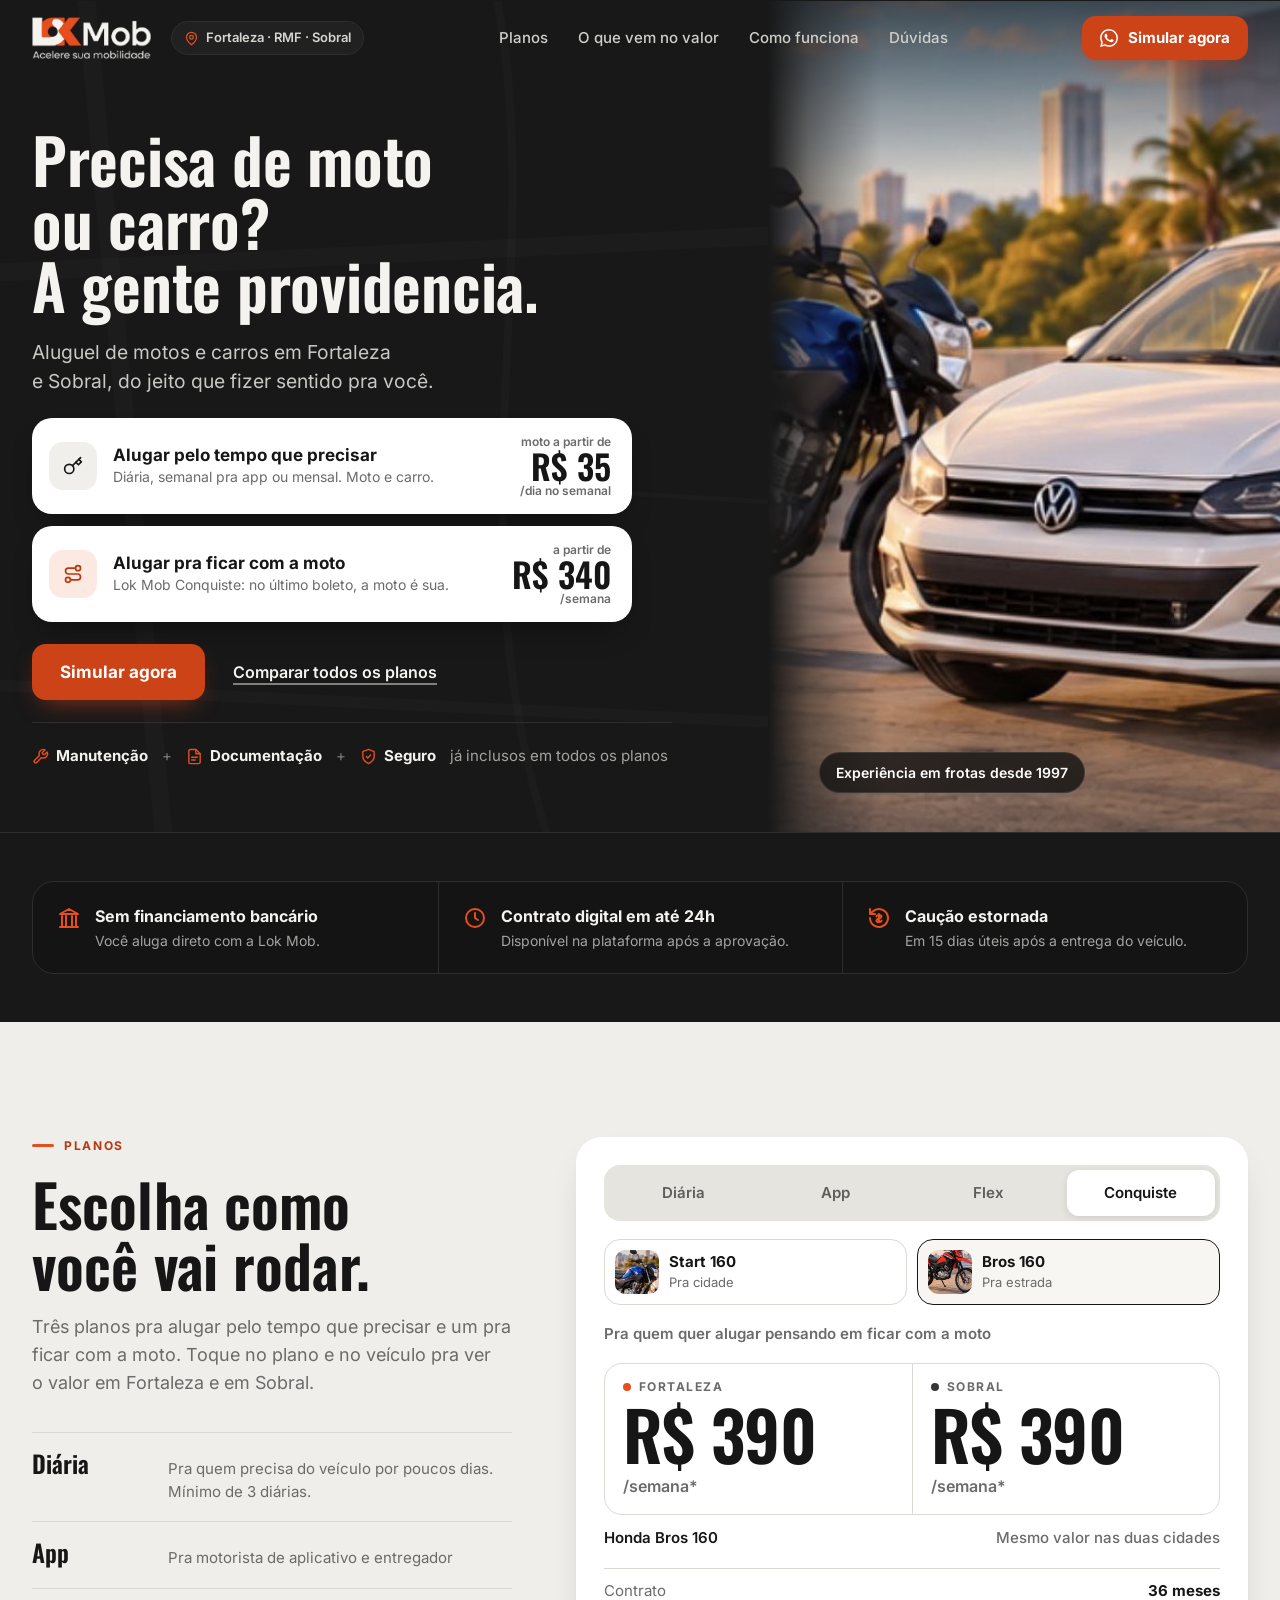
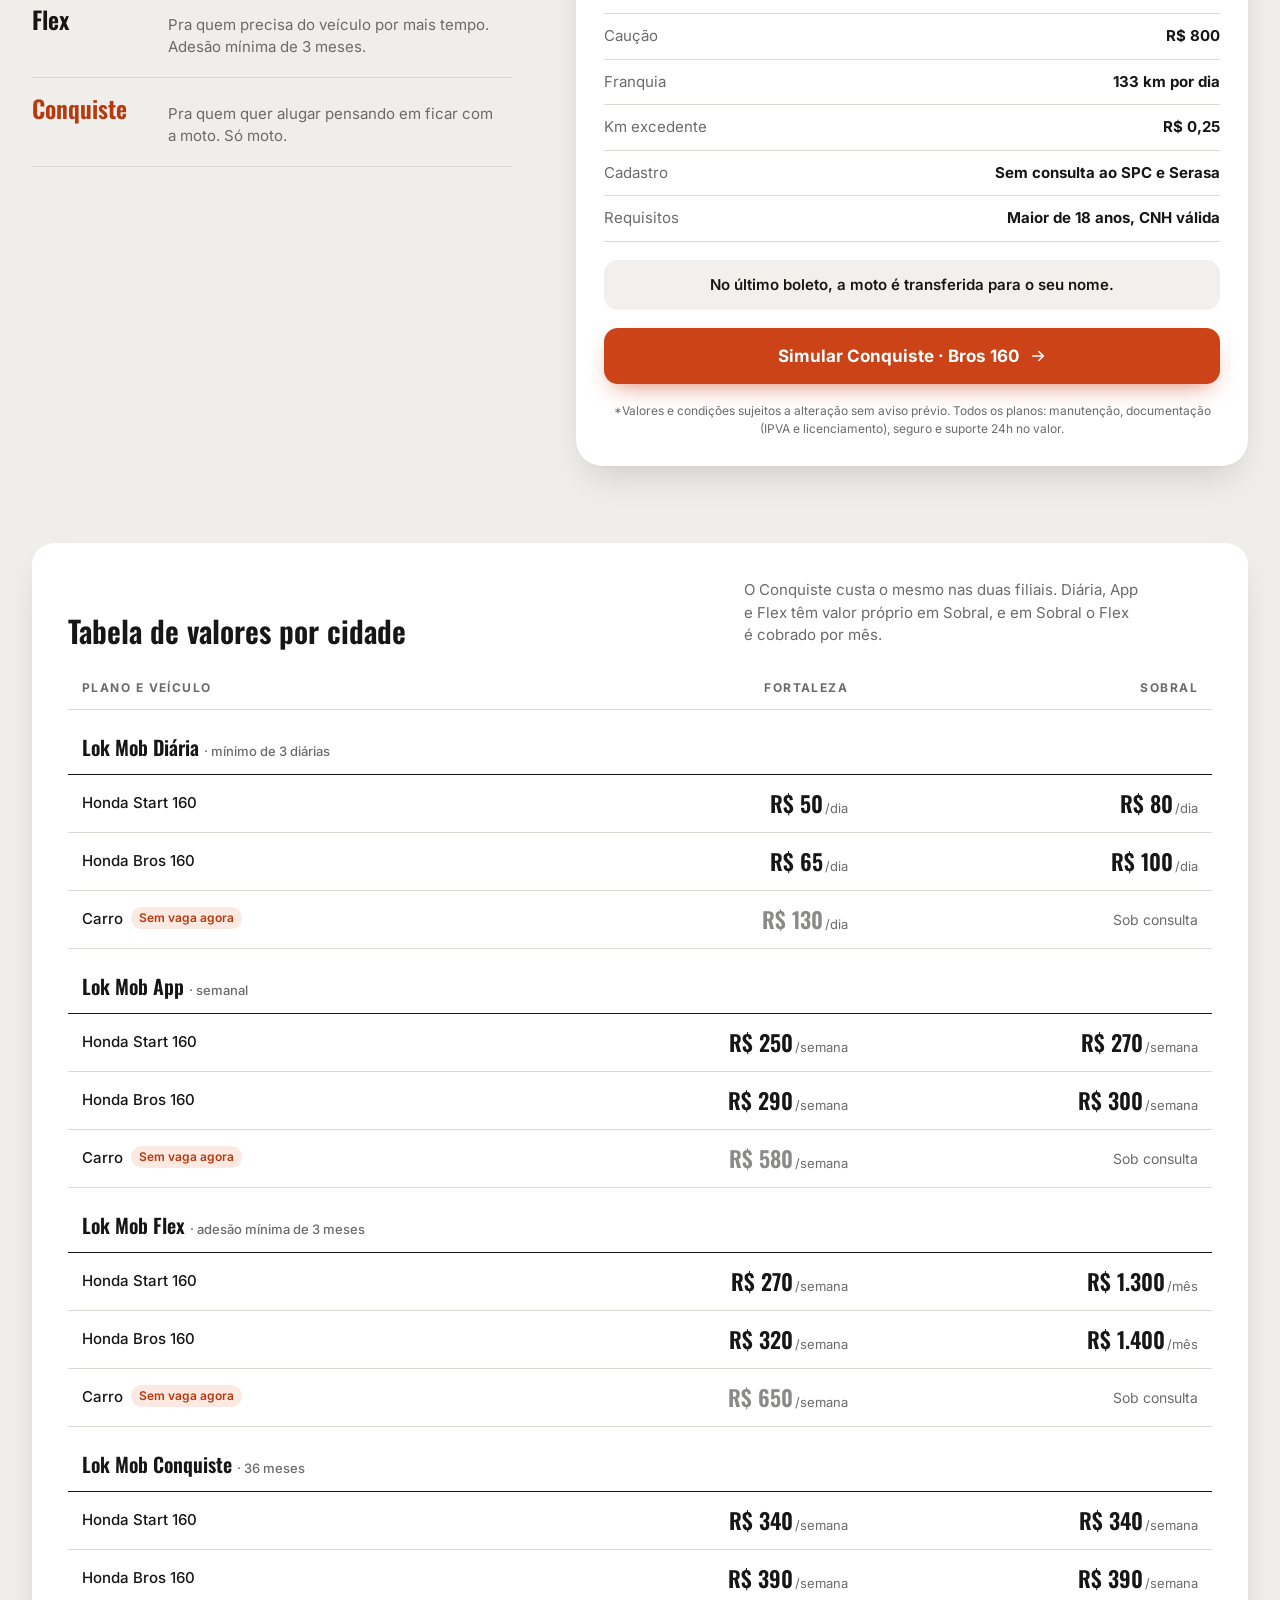
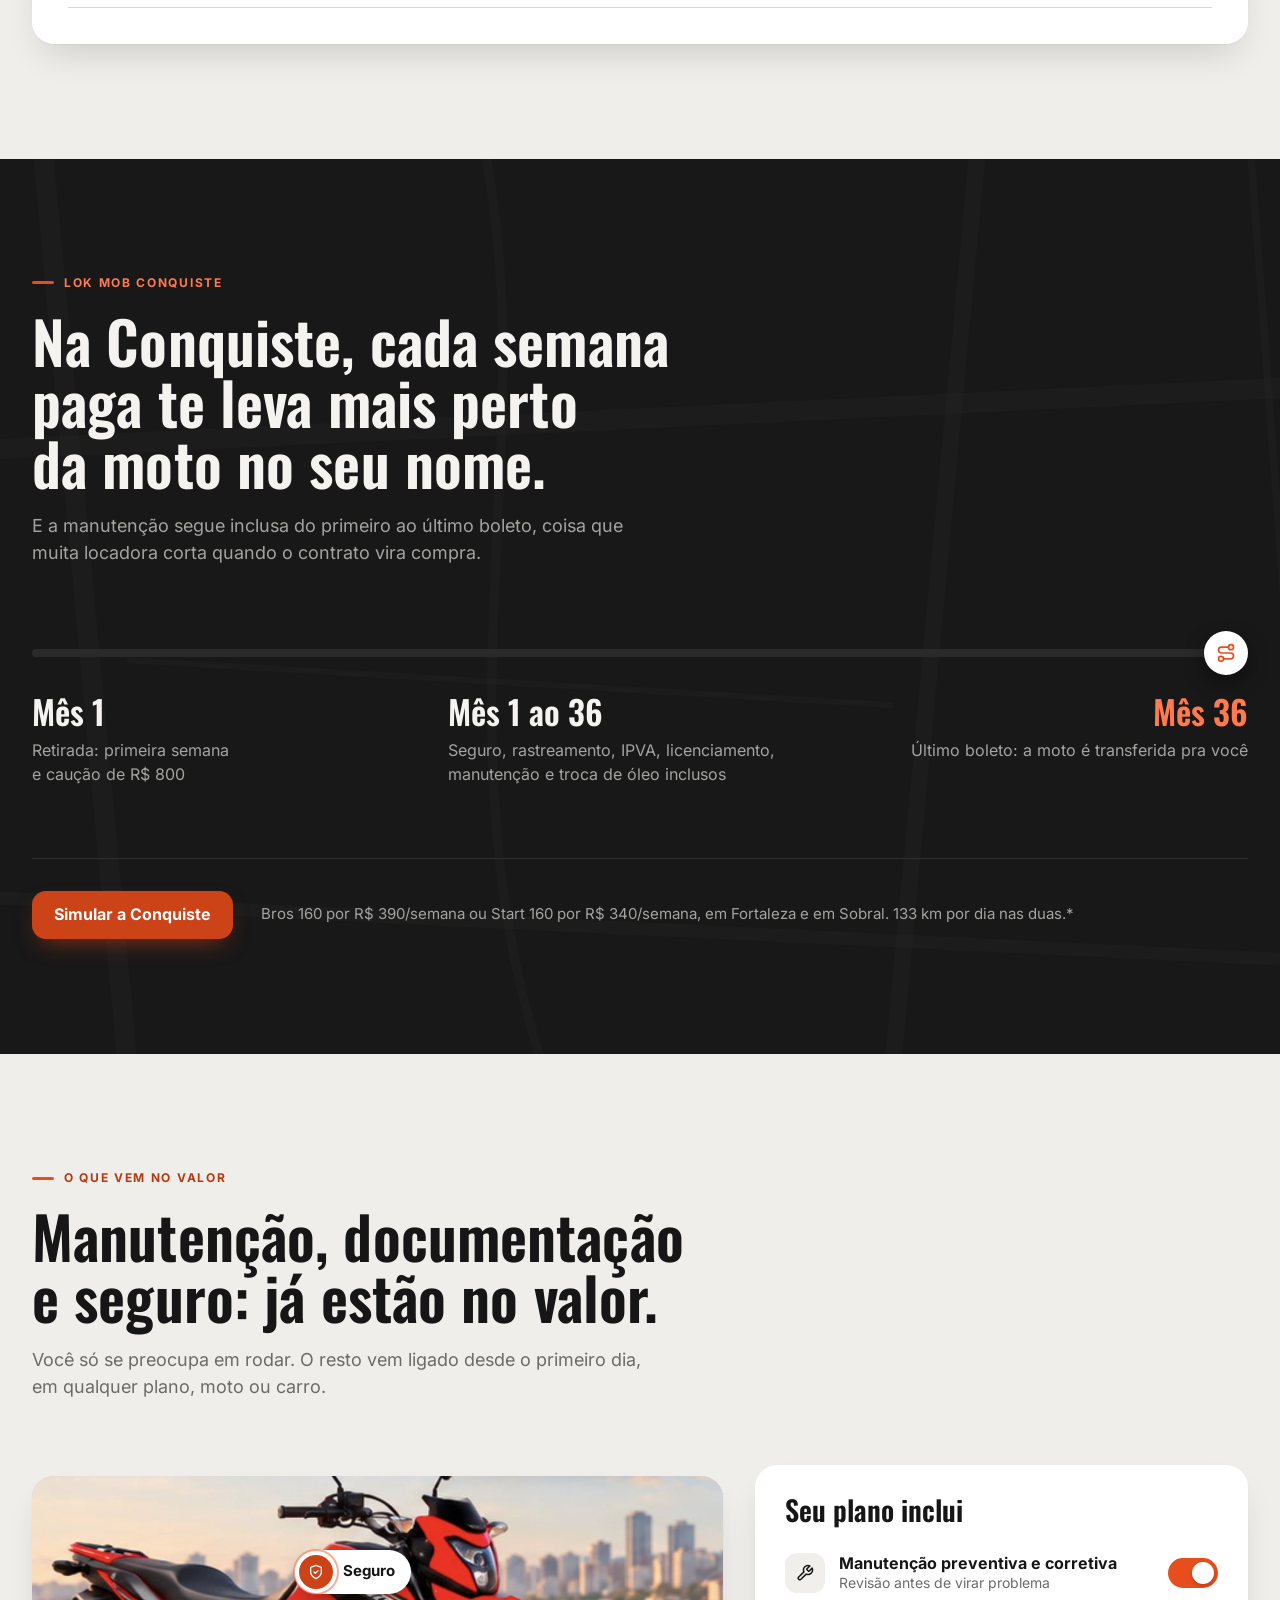
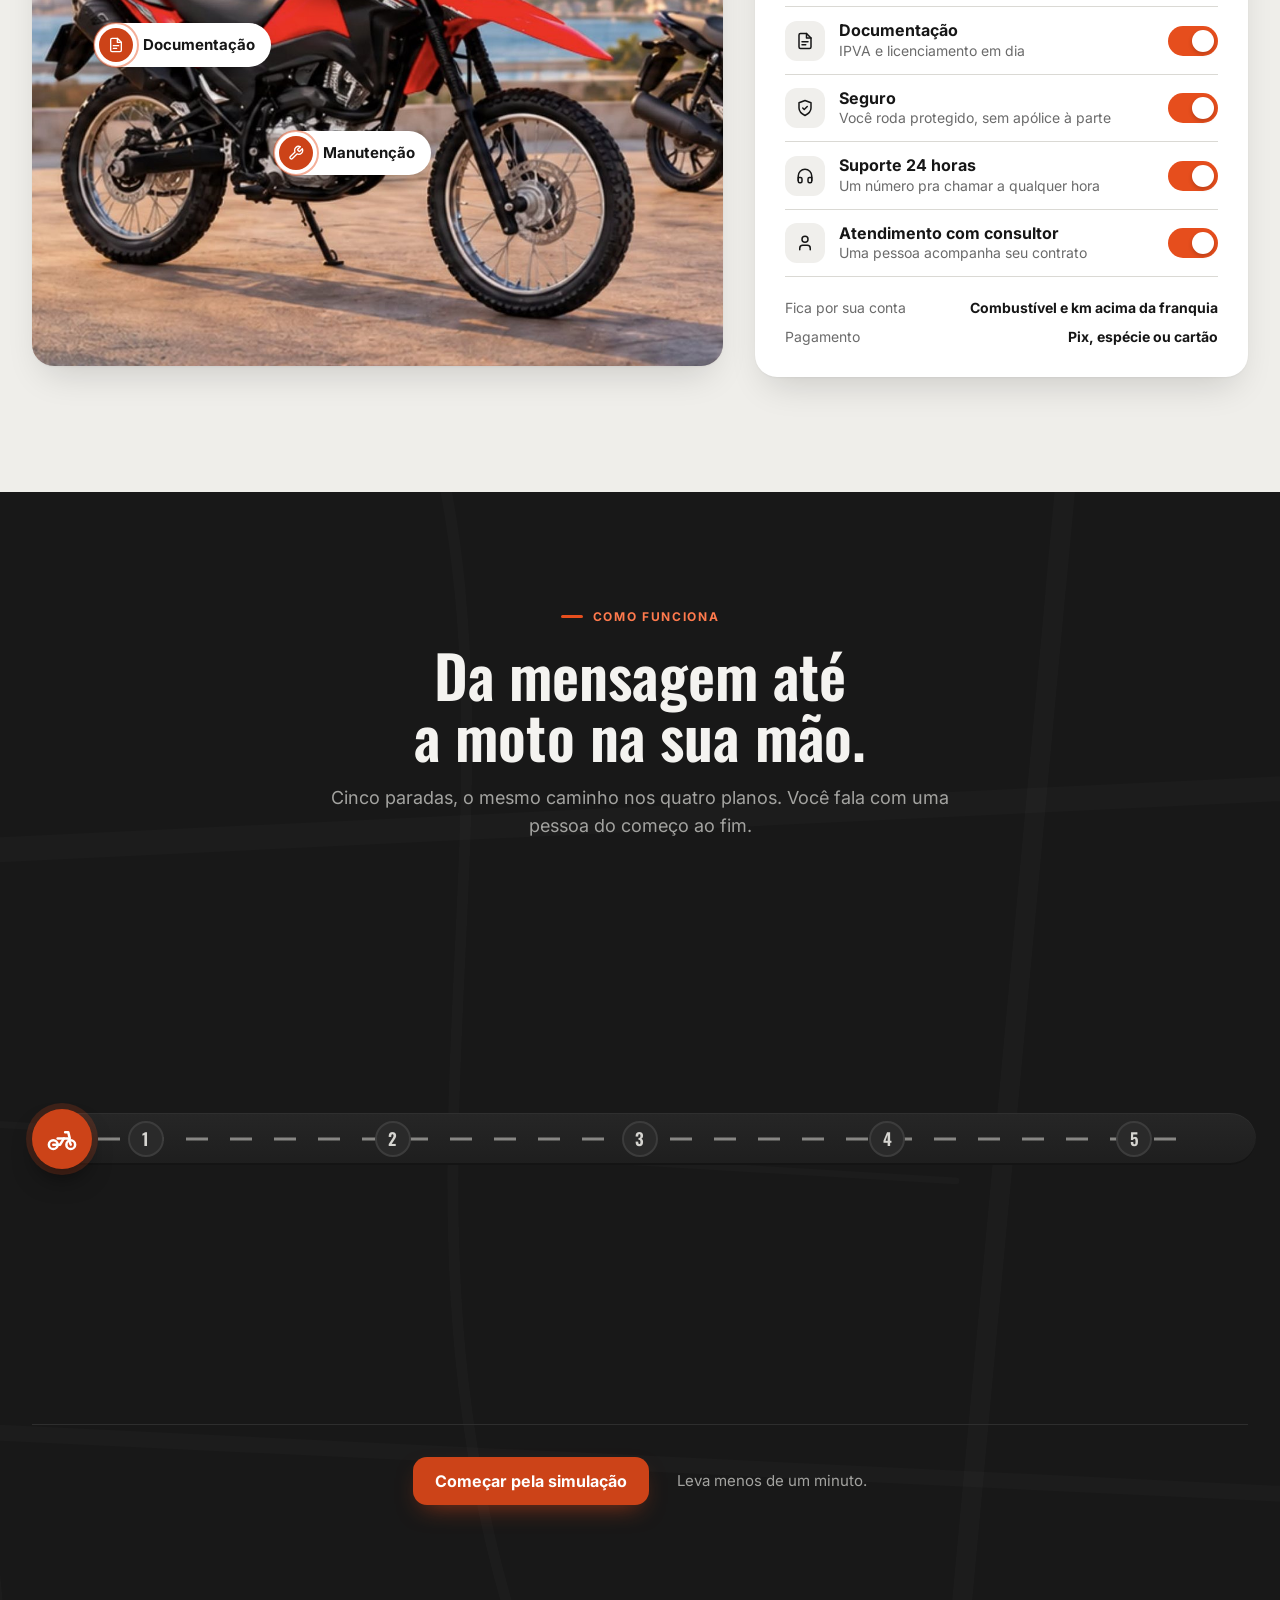
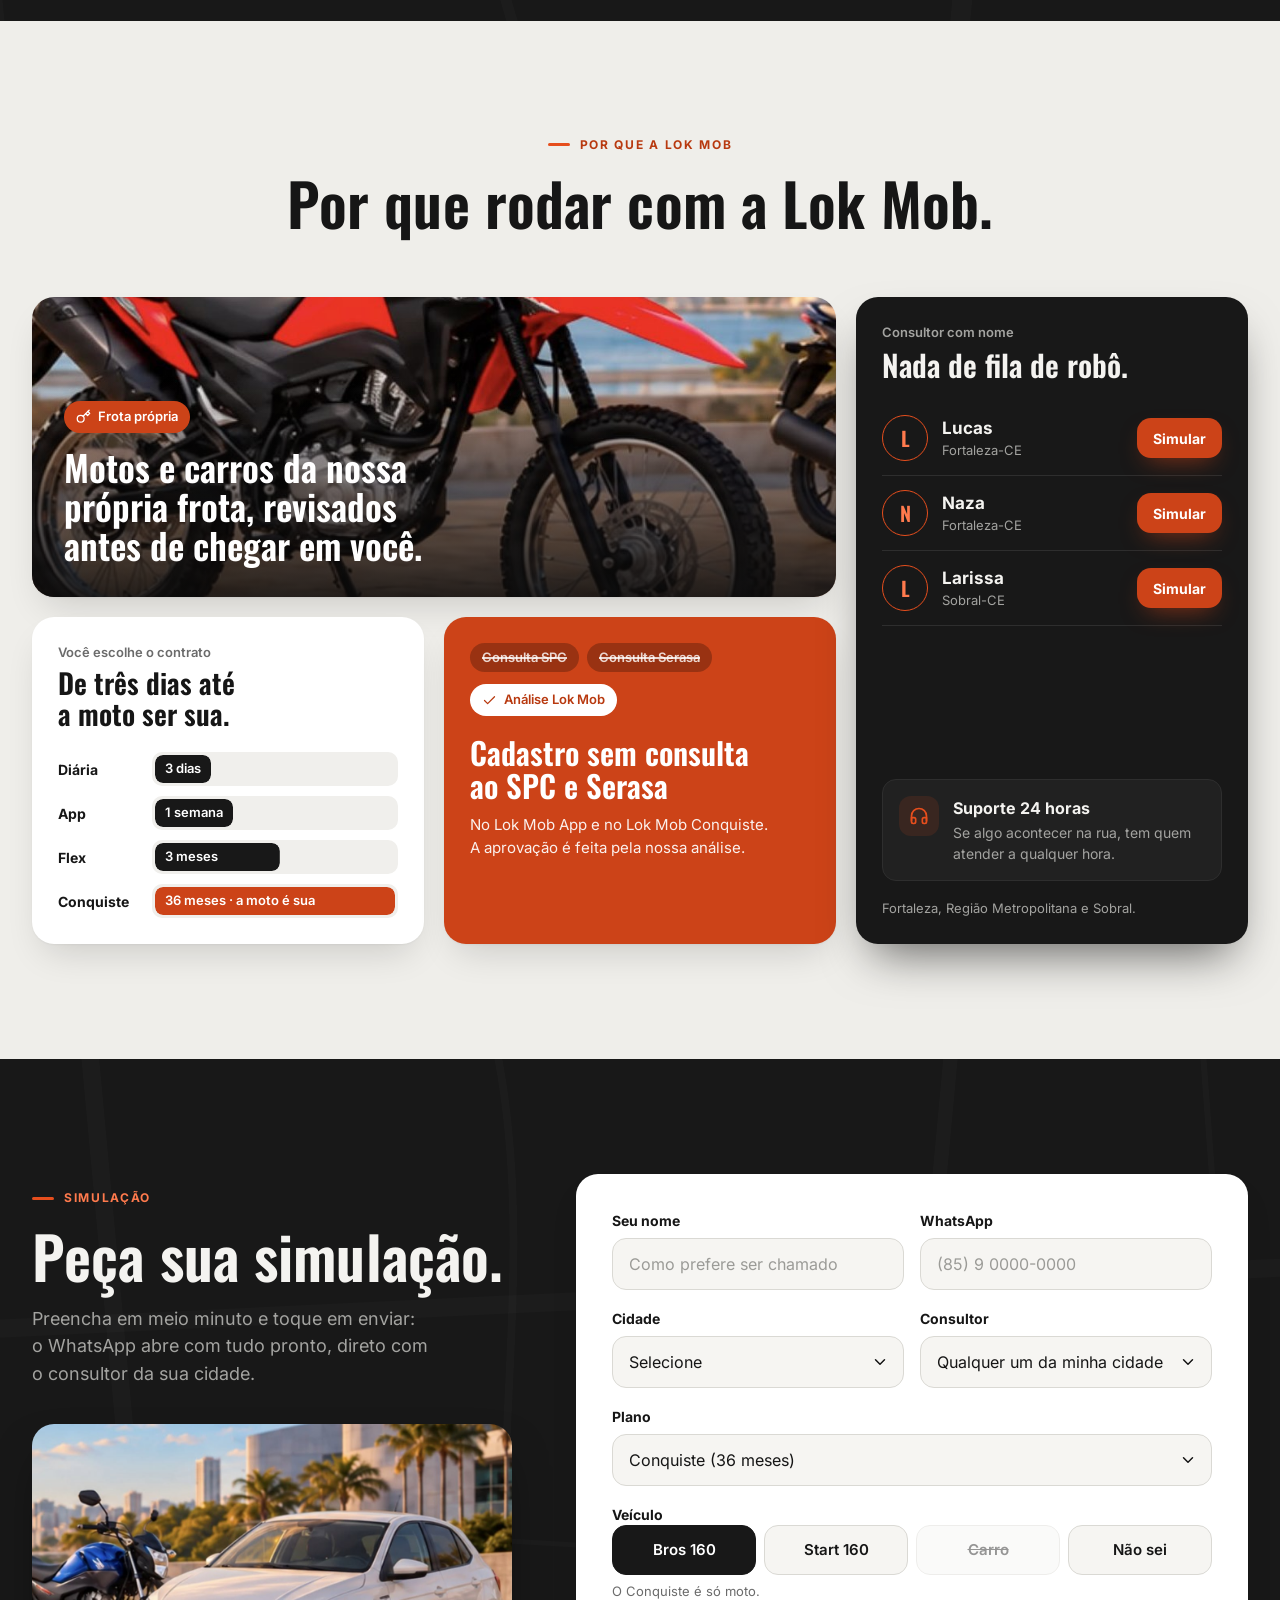
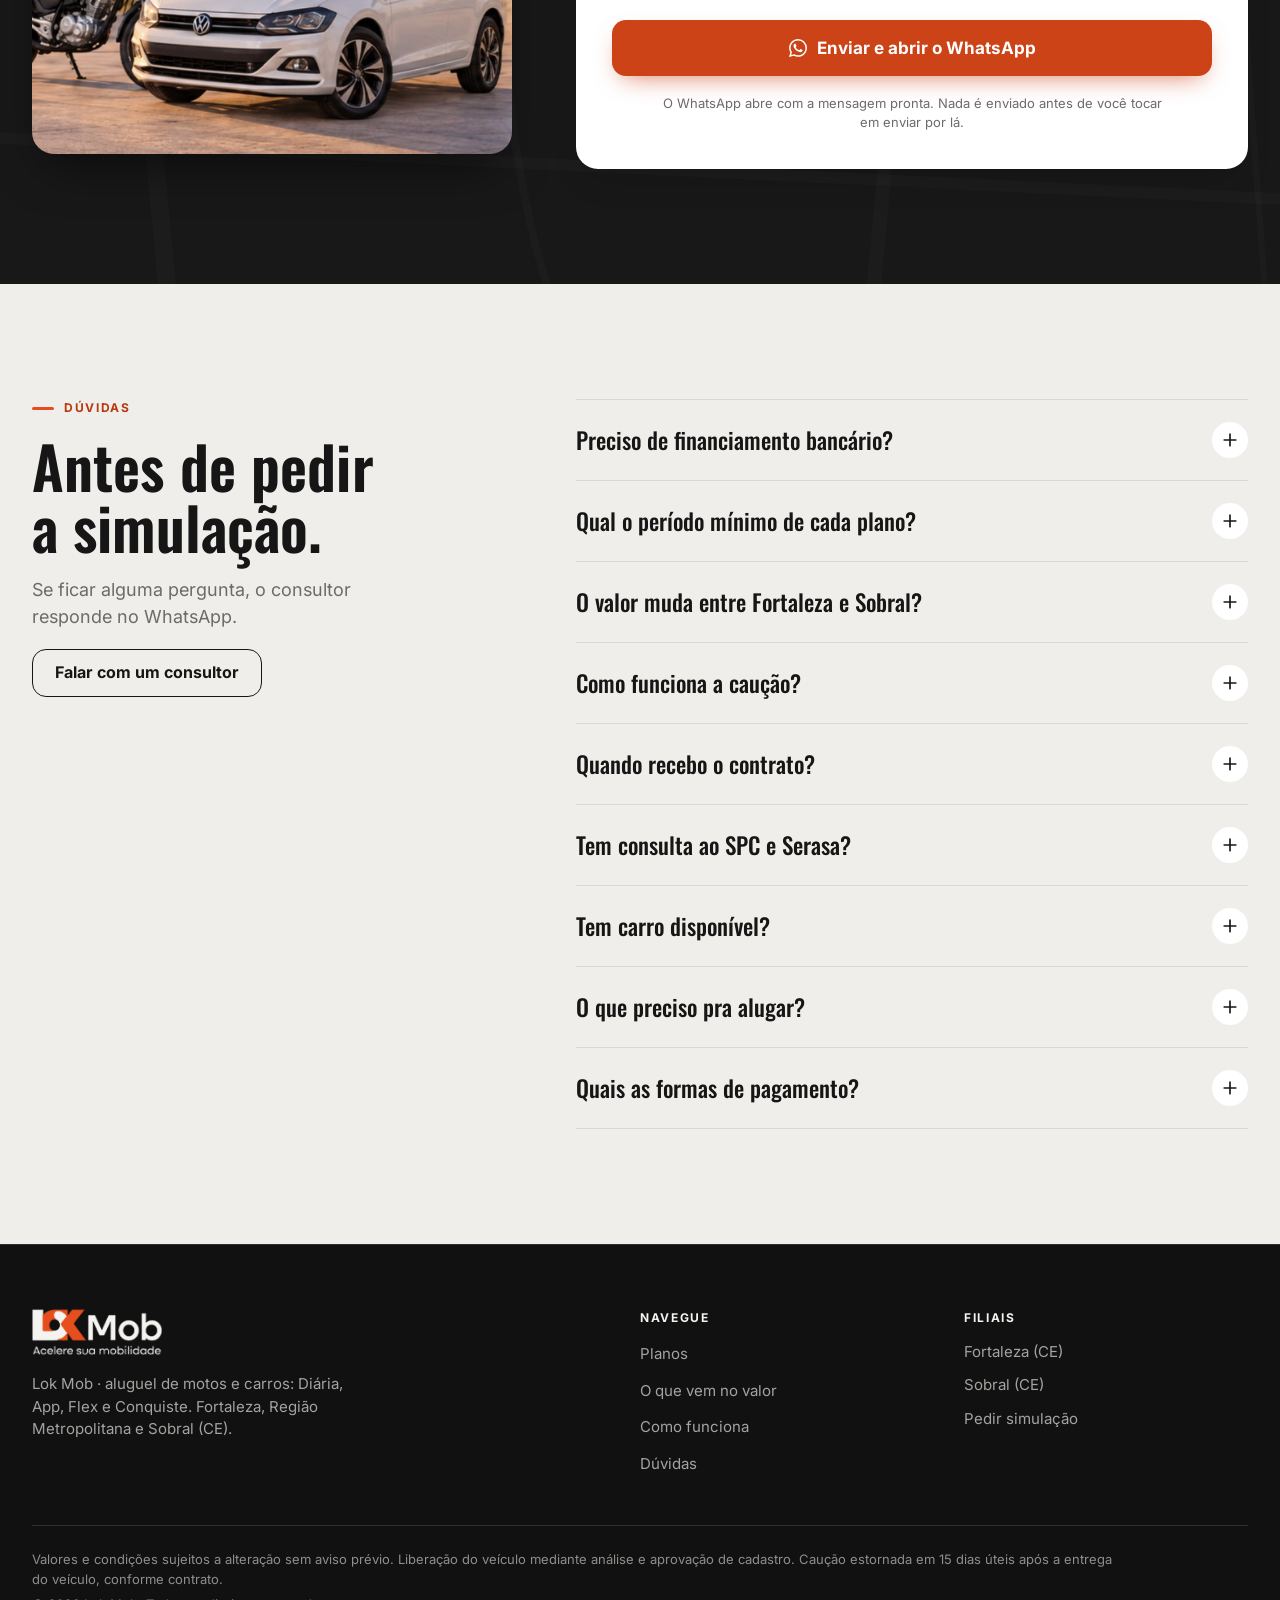
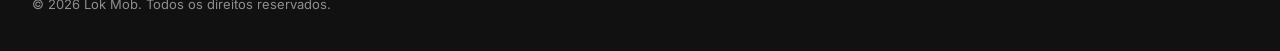
==== site/index.html @ 3a5997e2 "initial commit" ====
<!DOCTYPE html>
<html lang="pt-BR">
<head>
  <meta charset="UTF-8">
  <meta name="viewport" content="width=device-width, initial-scale=1, viewport-fit=cover">
  <title>Lok Mob · Aluguel de motos e carros em Fortaleza e Sobral</title>
  <meta name="description" content="Aluguel de motos e carros em Fortaleza, Região Metropolitana e Sobral. Planos Diária, App, Flex e Conquiste. Manutenção, documentação e seguro inclusos.">
  <meta name="theme-color" content="#181818">

  <meta property="og:type" content="website">
  <meta property="og:locale" content="pt_BR">
  <meta property="og:title" content="Lok Mob · Precisa de moto ou carro? A gente providencia.">
  <meta property="og:description" content="Planos Diária, App, Flex e Conquiste em Fortaleza, RMF e Sobral. Manutenção, documentação e seguro já inclusos.">
  <meta property="og:image" content="assets/img/og-image.jpg">

  <link rel="icon" type="image/png" href="assets/img/logo-on-light.png">

  <link rel="preload" href="assets/fonts/oswald-latin-600-normal.woff2" as="font" type="font/woff2" crossorigin>
  <link rel="preload" href="assets/fonts/inter-latin-400-normal.woff2" as="font" type="font/woff2" crossorigin>
  <link rel="preload" as="image" href="assets/img/frota-carro-moto.jpg">

  <script>
    /* Esconde os blocos animados só quando há movimento; se o JS falhar, tudo reaparece em 4s */
    (function (d) {
      if (window.matchMedia('(prefers-reduced-motion: reduce)').matches) return;
      d.classList.add('lm-js');
      setTimeout(function () { if (!d.classList.contains('lm-ready')) d.classList.remove('lm-js'); }, 4000);
    })(document.documentElement);
  </script>

  <link rel="stylesheet" href="assets/vendor/lenis.css">
  <link rel="stylesheet" href="assets/css/styles.css">
</head>
<body>

  <!-- Sprite de ícones (traço 2px, cantos arredondados) -->
  <svg class="lm-sprite" aria-hidden="true" focusable="false">
    <symbol id="i-pin" viewBox="0 0 24 24"><path d="M20 10c0 6-8 12-8 12s-8-6-8-12a8 8 0 0 1 16 0Z"/><circle cx="12" cy="10" r="3"/></symbol>
    <symbol id="i-key" viewBox="0 0 24 24"><circle cx="7.5" cy="15.5" r="5.5"/><path d="m21 2-9.6 9.6"/><path d="m15.5 7.5 3 3L22 7l-3-3"/></symbol>
    <symbol id="i-route" viewBox="0 0 24 24"><circle cx="6" cy="19" r="3"/><path d="M9 19h8.5a3.5 3.5 0 0 0 0-7h-11a3.5 3.5 0 0 1 0-7H15"/><circle cx="18" cy="5" r="3"/></symbol>
    <symbol id="i-wrench" viewBox="0 0 24 24"><path d="M14.7 6.3a1 1 0 0 0 0 1.4l1.6 1.6a1 1 0 0 0 1.4 0l3.77-3.77a6 6 0 0 1-7.94 7.94l-6.91 6.91a2.12 2.12 0 0 1-3-3l6.91-6.91a6 6 0 0 1 7.94-7.94l-3.76 3.76z"/></symbol>
    <symbol id="i-doc" viewBox="0 0 24 24"><path d="M14 2H6a2 2 0 0 0-2 2v16a2 2 0 0 0 2 2h12a2 2 0 0 0 2-2V8z"/><path d="M14 2v6h6"/><path d="M8 13h8M8 17h5"/></symbol>
    <symbol id="i-shield" viewBox="0 0 24 24"><path d="M12 22s8-4 8-10V5l-8-3-8 3v7c0 6 8 10 8 10z"/><path d="m9 12 2 2 4-4"/></symbol>
    <symbol id="i-headset" viewBox="0 0 24 24"><path d="M3 18v-6a9 9 0 0 1 18 0v6"/><path d="M21 19a2 2 0 0 1-2 2h-1a2 2 0 0 1-2-2v-3a2 2 0 0 1 2-2h3zM3 19a2 2 0 0 0 2 2h1a2 2 0 0 0 2-2v-3a2 2 0 0 0-2-2H3z"/></symbol>
    <symbol id="i-user" viewBox="0 0 24 24"><path d="M19 21v-2a4 4 0 0 0-4-4H9a4 4 0 0 0-4 4v2"/><circle cx="12" cy="7" r="4"/></symbol>
    <symbol id="i-check" viewBox="0 0 24 24"><path d="M20 6 9 17l-5-5"/></symbol>
    <symbol id="i-moto" viewBox="0 0 24 24"><circle cx="5" cy="16.5" r="3.5"/><circle cx="19" cy="16.5" r="3.5"/><path d="M5 16.5h5.5l3-5H17l2 5"/><path d="M8.5 11.5h5"/><path d="M14.5 6.5H17l1.2 5"/></symbol>
    <symbol id="i-arrow" viewBox="0 0 24 24"><path d="M5 12h14"/><path d="m13 6 6 6-6 6"/></symbol>
    <symbol id="i-plus" viewBox="0 0 24 24"><path d="M12 5v14M5 12h14"/></symbol>
    <symbol id="i-bank" viewBox="0 0 24 24"><path d="M3 21h18M5 21V10M19 21V10M9 21V10M15 21V10"/><path d="m12 3 9 5H3z"/></symbol>
    <symbol id="i-clock" viewBox="0 0 24 24"><circle cx="12" cy="12" r="9"/><path d="M12 7v5l3 2"/></symbol>
    <symbol id="i-refund" viewBox="0 0 24 24"><path d="M3 12a9 9 0 1 0 3-6.7L3 8"/><path d="M3 3v5h5"/><path d="M12 8v8M9.5 10.5c0-1 1.1-1.5 2.5-1.5s2.5.6 2.5 1.6c0 2.4-5 1.3-5 3.8 0 1 1.1 1.6 2.5 1.6s2.5-.5 2.5-1.5"/></symbol>
    <symbol id="i-close" viewBox="0 0 24 24"><path d="M18 6 6 18M6 6l12 12"/></symbol>
    <symbol id="i-whatsapp" viewBox="0 0 24 24"><path fill="currentColor" stroke="none" d="M17.47 14.38c-.3-.15-1.76-.87-2.03-.97-.27-.1-.47-.15-.67.15-.2.3-.77.97-.94 1.16-.17.2-.35.22-.64.08-.3-.15-1.26-.46-2.39-1.48-.88-.79-1.48-1.76-1.65-2.06-.17-.3-.02-.46.13-.6.13-.14.3-.35.45-.52.15-.18.2-.3.3-.5.1-.2.05-.37-.03-.52-.07-.15-.67-1.61-.91-2.2-.24-.58-.49-.5-.67-.51h-.57c-.2 0-.52.07-.8.37-.27.3-1.04 1.02-1.04 2.48s1.07 2.88 1.21 3.07c.15.2 2.1 3.2 5.08 4.49.71.3 1.26.49 1.7.63.71.22 1.36.19 1.87.12.57-.09 1.76-.72 2-1.42.25-.7.25-1.29.18-1.41-.08-.13-.27-.2-.57-.35m-5.42 7.4h-.01a9.87 9.87 0 0 1-5.03-1.38l-.36-.21-3.74.98 1-3.65-.24-.37a9.86 9.86 0 0 1-1.51-5.26c0-5.45 4.44-9.88 9.89-9.88 2.64 0 5.12 1.03 6.99 2.9a9.82 9.82 0 0 1 2.89 6.99c0 5.45-4.44 9.88-9.88 9.88m8.41-18.3A11.8 11.8 0 0 0 12.05 0C5.5 0 .16 5.34.16 11.89c0 2.1.55 4.14 1.59 5.95L0 24l6.33-1.66a11.9 11.9 0 0 0 5.71 1.46h.01c6.55 0 11.89-5.34 11.89-11.89a11.82 11.82 0 0 0-3.48-8.41Z"/></symbol>
  </svg>

  <a class="lm-skip" href="#conteudo">Pular para o conteúdo</a>

  <!-- =====================================================================
       HEADER
  ====================================================================== -->
  <header class="lm-header" data-header>
    <div class="lm-wrap lm-header__inner">
      <div class="lm-header__brand">
        <a href="#topo" class="lm-logo" aria-label="Lok Mob, voltar ao início">
          <img src="assets/img/logo-on-dark.png" alt="Lok Mob · Acelere sua mobilidade" width="595" height="210">
        </a>
        <span class="lm-chip lm-chip--dark lm-header__cities">
          <svg class="lm-ico lm-ico--accent" aria-hidden="true"><use href="#i-pin"/></svg>
          Fortaleza · RMF · Sobral
        </span>
      </div>

      <nav class="lm-header__nav" aria-label="Principal">
        <a href="#planos">Planos</a>
        <a href="#incluso">O que vem no valor</a>
        <a href="#como-funciona">Como funciona</a>
        <a href="#duvidas">Dúvidas</a>
      </nav>

      <a href="#simulacao" class="lm-btn lm-btn--primary lm-btn--sm lm-cta" data-cta="header-simular">
        <svg class="lm-ico" aria-hidden="true"><use href="#i-whatsapp"/></svg>
        <span>Simular agora</span>
      </a>
    </div>
  </header>

  <main id="conteudo">

    <!-- ===================================================================
         HERO
    ==================================================================== -->
    <section class="lm-hero lm-dark lm-map" id="topo">
      <figure class="lm-hero__media" data-hero-media>
        <img src="assets/img/frota-carro-moto.jpg" alt="Carro hatch branco e moto azul da frota Lok Mob estacionados ao pôr do sol" width="1182" height="876" fetchpriority="high">
        <span class="lm-hero__curtain" aria-hidden="true" data-hero-curtain></span>
        <figcaption class="lm-badge">Experiência em frotas desde 1997</figcaption>
      </figure>

      <div class="lm-wrap lm-hero__grid">
        <div class="lm-hero__copy">
          <h1 class="lm-hero__title" data-split>Precisa de moto ou carro? A gente providencia.</h1>
          <p class="lm-hero__lead" data-hero-fade>Aluguel de motos e carros em Fortaleza e Sobral, do jeito que fizer sentido pra você.</p>

          <div class="lm-offers" data-hero-fade>
            <a href="#planos" class="lm-offer lm-cta" data-cta="hero-oferta-alugar" data-goto-plan="app" data-goto-vehicle="start">
              <span class="lm-offer__icon"><svg class="lm-ico" aria-hidden="true"><use href="#i-key"/></svg></span>
              <span class="lm-offer__text">
                <strong>Alugar pelo tempo que precisar</strong>
                <span>Diária, semanal pra app ou mensal. Moto e carro.</span>
              </span>
              <span class="lm-offer__price">
                <small>moto a partir de</small>
                <b>R$ 35</b>
                <small>/dia no semanal</small>
              </span>
            </a>
            <a href="#planos" class="lm-offer lm-offer--accent lm-cta" data-cta="hero-oferta-conquiste" data-goto-plan="conquiste" data-goto-vehicle="start">
              <span class="lm-offer__icon"><svg class="lm-ico" aria-hidden="true"><use href="#i-route"/></svg></span>
              <span class="lm-offer__text">
                <strong>Alugar pra ficar com a moto</strong>
                <span>Lok Mob Conquiste: no último boleto, a moto é sua.</span>
              </span>
              <span class="lm-offer__price">
                <small>a partir de</small>
                <b>R$ 340</b>
                <small>/semana</small>
              </span>
            </a>
          </div>

          <div class="lm-hero__actions" data-hero-fade>
            <a href="#simulacao" class="lm-btn lm-btn--primary lm-btn--lg lm-cta" data-cta="hero-simular">Simular agora</a>
            <a href="#planos" class="lm-link lm-cta" data-cta="hero-comparar-planos">Comparar todos os planos</a>
          </div>

          <div class="lm-hero__included" data-hero-fade>
            <span><svg class="lm-ico lm-ico--accent" aria-hidden="true"><use href="#i-wrench"/></svg><b>Manutenção</b></span>
            <span class="lm-plus" aria-hidden="true">+</span>
            <span><svg class="lm-ico lm-ico--accent" aria-hidden="true"><use href="#i-doc"/></svg><b>Documentação</b></span>
            <span class="lm-plus" aria-hidden="true">+</span>
            <span><svg class="lm-ico lm-ico--accent" aria-hidden="true"><use href="#i-shield"/></svg><b>Seguro</b></span>
            <span class="lm-muted">já inclusos em todos os planos</span>
          </div>
        </div>
      </div>
    </section>

    <!-- Faixa de diferenciais do contexto do cliente -->
    <section class="lm-factsband lm-dark" aria-label="Diferenciais Lok Mob">
      <div class="lm-wrap">
        <ul class="lm-facts" role="list" data-reveal>
          <li><svg class="lm-ico" aria-hidden="true"><use href="#i-bank"/></svg><span><b>Sem financiamento bancário</b>Você aluga direto com a Lok Mob.</span></li>
          <li><svg class="lm-ico" aria-hidden="true"><use href="#i-clock"/></svg><span><b>Contrato digital em até 24h</b>Disponível na plataforma após a aprovação.</span></li>
          <li><svg class="lm-ico" aria-hidden="true"><use href="#i-refund"/></svg><span><b>Caução estornada</b>Em 15 dias úteis após a entrega do veículo.</span></li>
        </ul>
      </div>
    </section>

    <!-- ===================================================================
         PLANOS · COMPARADOR
    ==================================================================== -->
    <section class="lm-section lm-light" id="planos" aria-labelledby="planos-title">
      <div class="lm-wrap lm-plans">
        <div class="lm-plans__intro">
          <span class="lm-tag" data-reveal>Planos</span>
          <h2 class="lm-h2" id="planos-title" data-reveal>Escolha como você vai rodar.</h2>
          <p class="lm-sub" data-reveal>Três planos pra alugar pelo tempo que precisar e um pra ficar com a moto. Toque no plano e no veículo pra ver o valor em Fortaleza e em Sobral.</p>

          <ul class="lm-planlist" role="list" data-reveal-list>
            <li><button type="button" class="lm-cta" data-cta="lista-plano-diaria" data-goto-plan="diaria"><b>Diária</b><span>Pra quem precisa do veículo por poucos dias. Mínimo de 3 diárias.</span></button></li>
            <li><button type="button" class="lm-cta" data-cta="lista-plano-app" data-goto-plan="app"><b>App</b><span>Pra motorista de aplicativo e entregador</span></button></li>
            <li><button type="button" class="lm-cta" data-cta="lista-plano-flex" data-goto-plan="flex"><b>Flex</b><span>Pra quem precisa do veículo por mais tempo. Adesão mínima de 3 meses.</span></button></li>
            <li><button type="button" class="lm-cta" data-cta="lista-plano-conquiste" data-goto-plan="conquiste"><b>Conquiste</b><span>Pra quem quer alugar pensando em ficar com a moto. Só moto.</span></button></li>
          </ul>
        </div>

        <div class="lm-config" data-reveal-card>
          <div class="lm-tabs" role="tablist" aria-label="Planos Lok Mob" data-tabs>
            <button type="button" role="tab" id="tab-diaria" aria-controls="plan-panel" aria-selected="false" tabindex="-1" data-plan="diaria">Diária</button>
            <button type="button" role="tab" id="tab-app" aria-controls="plan-panel" aria-selected="false" tabindex="-1" data-plan="app">App</button>
            <button type="button" role="tab" id="tab-flex" aria-controls="plan-panel" aria-selected="false" tabindex="-1" data-plan="flex">Flex</button>
            <button type="button" role="tab" id="tab-conquiste" aria-controls="plan-panel" aria-selected="true" tabindex="0" data-plan="conquiste">Conquiste</button>
          </div>

          <div id="plan-panel" role="tabpanel" aria-labelledby="tab-conquiste" class="lm-config__panel">
            <div class="lm-vehicles" role="radiogroup" aria-label="Veículo" data-vehicles>
              <!-- renderizado pelo main.js a partir de LM_DATA -->
            </div>

            <p class="lm-config__desc" data-f="description">Pra quem quer alugar pensando em ficar com a moto</p>

            <div class="lm-prices" aria-live="polite">
              <div class="lm-price">
                <span class="lm-price__city">Fortaleza</span>
                <span class="lm-price__value"><b data-f="price-fortaleza">R$ 390</b><small data-f="unit">/semana*</small></span>
              </div>
              <div class="lm-price">
                <span class="lm-price__city">Sobral</span>
                <span class="lm-price__value"><b data-f="price-sobral">R$ 390</b><small data-f="unit-sobral">/semana*</small></span>
              </div>
            </div>
            <p class="lm-config__model"><span data-f="model">Honda Bros 160</span><span class="lm-config__same" data-f="same">Mesmo valor nas duas cidades</span></p>

            <div class="lm-waitlist" data-f="waitlist" hidden>
              <svg class="lm-ico" aria-hidden="true"><use href="#i-clock"/></svg>
              <p><b>Carros sem vaga no momento.</b> Toda a frota de carros está em contrato. Deixe seu contato e o consultor avisa quando abrir vaga.</p>
            </div>

            <dl class="lm-specs">
              <div><dt>Contrato</dt><dd data-f="contract">36 meses</dd></div>
              <div><dt>Caução</dt><dd data-f="deposit">R$ 800</dd></div>
              <div><dt>Franquia</dt><dd data-f="mileage">133 km por dia</dd></div>
              <div><dt>Km excedente</dt><dd data-f="overkm">R$ 0,25</dd></div>
              <div><dt>Cadastro</dt><dd data-f="credit">Sem consulta ao SPC e Serasa</dd></div>
              <div><dt>Requisitos</dt><dd data-f="reqs">Maior de 18 anos, CNH válida</dd></div>
            </dl>

            <p class="lm-config__banner" data-f="banner">No último boleto, a moto é transferida para o seu nome.</p>

            <button type="button" class="lm-btn lm-btn--primary lm-btn--block lm-btn--lg lm-cta" data-cta="comparador-simular" data-config-cta>
              <span data-f="cta">Simular Conquiste · Bros 160</span>
              <svg class="lm-ico" aria-hidden="true"><use href="#i-arrow"/></svg>
            </button>
            <p class="lm-legal lm-legal--center">*Valores e condições sujeitos a alteração sem aviso prévio. Todos os planos: manutenção, documentação (IPVA e licenciamento), seguro e suporte 24h no valor.</p>
          </div>
        </div>
      </div>

      <!-- Tabela completa por cidade -->
      <div class="lm-wrap">
        <div class="lm-pricetable" data-reveal>
          <div class="lm-pricetable__head">
            <h3>Tabela de valores por cidade</h3>
            <p>O Conquiste custa o mesmo nas duas filiais. Diária, App e Flex têm valor próprio em Sobral, e em Sobral o Flex é cobrado por mês.</p>
          </div>
          <div class="lm-pricetable__scroll">
            <table>
              <caption class="lm-sr">Valores de cada plano e veículo em Fortaleza e em Sobral</caption>
              <thead>
                <tr><th scope="col">Plano e veículo</th><th scope="col">Fortaleza</th><th scope="col">Sobral</th></tr>
              </thead>
              <tbody data-pricetable></tbody>
            </table>
          </div>
        </div>
      </div>
    </section>

    <!-- ===================================================================
         JORNADA CONQUISTE
    ==================================================================== -->
    <section class="lm-section lm-dark lm-map" aria-labelledby="jornada-title">
      <div class="lm-wrap">
        <div class="lm-head">
          <span class="lm-tag lm-tag--on-dark" data-reveal>Lok Mob Conquiste</span>
          <h2 class="lm-h2" id="jornada-title" data-reveal>Na Conquiste, cada semana paga te leva mais perto da moto no seu nome.</h2>
          <p class="lm-sub" data-reveal>E a manutenção segue inclusa do primeiro ao último boleto, coisa que muita locadora corta quando o contrato vira compra.</p>
        </div>

        <div class="lm-journey" data-journey>
          <div class="lm-journey__track" aria-hidden="true">
            <span class="lm-journey__fill" data-journey-fill></span>
            <span class="lm-journey__end"><svg class="lm-ico"><use href="#i-route"/></svg></span>
          </div>
          <ol class="lm-journey__steps" role="list">
            <li data-journey-step>
              <h3>Mês 1</h3>
              <p>Retirada: primeira semana e caução de R$ 800</p>
            </li>
            <li data-journey-step>
              <h3>Mês 1 ao 36</h3>
              <p>Seguro, rastreamento, IPVA, licenciamento, manutenção e troca de óleo inclusos</p>
            </li>
            <li data-journey-step class="is-goal">
              <h3>Mês 36</h3>
              <p>Último boleto: a moto é transferida pra você</p>
            </li>
          </ol>
        </div>

        <div class="lm-rowcta" data-reveal>
          <a href="#simulacao" class="lm-btn lm-btn--primary lm-cta" data-cta="jornada-simular-conquiste" data-prefill-plan="conquiste" data-prefill-vehicle="bros">Simular a Conquiste</a>
          <p>Bros 160 por R$ 390/semana ou Start 160 por R$ 340/semana, em Fortaleza e em Sobral. 133 km por dia nas duas.*</p>
        </div>
      </div>
    </section>

    <!-- ===================================================================
         O QUE VEM NO VALOR
    ==================================================================== -->
    <section class="lm-section lm-light" id="incluso" aria-labelledby="incluso-title">
      <div class="lm-wrap">
        <div class="lm-head">
          <span class="lm-tag" data-reveal>O que vem no valor</span>
          <h2 class="lm-h2" id="incluso-title" data-reveal>Manutenção, documentação e seguro: já estão no valor.</h2>
          <p class="lm-sub" data-reveal>Você só se preocupa em rodar. O resto vem ligado desde o primeiro dia, em qualquer plano, moto ou carro.</p>
        </div>

        <div class="lm-included">
          <figure class="lm-included__media" data-reveal-card>
            <img src="assets/img/bros-orla.jpg" alt="Honda Bros 160 vermelha estacionada na orla, com prédios ao fundo" width="1178" height="836" loading="lazy">
            <span class="lm-pin" style="--x:9%; --y:30%" data-pin><span class="lm-pin__dot"><svg class="lm-ico" aria-hidden="true"><use href="#i-doc"/></svg></span>Documentação</span>
            <span class="lm-pin" style="--x:38%; --y:15%" data-pin><span class="lm-pin__dot"><svg class="lm-ico" aria-hidden="true"><use href="#i-shield"/></svg></span>Seguro</span>
            <span class="lm-pin" style="--x:35%; --y:52%" data-pin><span class="lm-pin__dot"><svg class="lm-ico" aria-hidden="true"><use href="#i-wrench"/></svg></span>Manutenção</span>
          </figure>

          <div class="lm-card lm-includes" data-reveal-card>
            <h3>Seu plano inclui</h3>
            <ul role="list">
              <li><span class="lm-includes__icon"><svg class="lm-ico" aria-hidden="true"><use href="#i-wrench"/></svg></span><span><b>Manutenção preventiva e corretiva</b>Revisão antes de virar problema</span><span class="lm-switch" aria-hidden="true"></span></li>
              <li><span class="lm-includes__icon"><svg class="lm-ico" aria-hidden="true"><use href="#i-doc"/></svg></span><span><b>Documentação</b>IPVA e licenciamento em dia</span><span class="lm-switch" aria-hidden="true"></span></li>
              <li><span class="lm-includes__icon"><svg class="lm-ico" aria-hidden="true"><use href="#i-shield"/></svg></span><span><b>Seguro</b>Você roda protegido, sem apólice à parte</span><span class="lm-switch" aria-hidden="true"></span></li>
              <li><span class="lm-includes__icon"><svg class="lm-ico" aria-hidden="true"><use href="#i-headset"/></svg></span><span><b>Suporte 24 horas</b>Um número pra chamar a qualquer hora</span><span class="lm-switch" aria-hidden="true"></span></li>
              <li><span class="lm-includes__icon"><svg class="lm-ico" aria-hidden="true"><use href="#i-user"/></svg></span><span><b>Atendimento com consultor</b>Uma pessoa acompanha seu contrato</span><span class="lm-switch" aria-hidden="true"></span></li>
            </ul>
            <dl class="lm-includes__foot">
              <div><dt>Fica por sua conta</dt><dd>Combustível e km acima da franquia</dd></div>
              <div><dt>Pagamento</dt><dd>Pix, espécie ou cartão</dd></div>
            </dl>
          </div>
        </div>
      </div>
    </section>

    <!-- ===================================================================
         COMO FUNCIONA · ESTRADA
    ==================================================================== -->
    <section class="lm-section lm-dark lm-map" id="como-funciona" aria-labelledby="como-title">
      <div class="lm-wrap">
        <div class="lm-head lm-head--center">
          <span class="lm-tag lm-tag--on-dark" data-reveal>Como funciona</span>
          <h2 class="lm-h2" id="como-title" data-reveal>Da mensagem até a moto na sua mão.</h2>
          <p class="lm-sub" data-reveal>Cinco paradas, o mesmo caminho nos quatro planos. Você fala com uma pessoa do começo ao fim.</p>
        </div>

        <div class="lm-route" data-route>
          <div class="road-track" aria-hidden="true">
            <span class="road-track__fill" data-road-fill></span>
            <span class="road-track__rider" data-road-rider><svg class="lm-ico"><use href="#i-moto"/></svg></span>
          </div>
          <ol class="lm-route__list">
            <li class="lm-route__step" style="--i:1">
              <span class="lm-route__node" aria-hidden="true">1</span>
              <article class="lm-route__card">
                <span class="lm-route__icon"><svg class="lm-ico" aria-hidden="true"><use href="#i-route"/></svg></span>
                <h3><span class="lm-sr">Passo 1: </span>Você pede a simulação</h3>
                <p>Escolhe plano e veículo e envia o formulário.</p>
              </article>
            </li>
            <li class="lm-route__step" style="--i:2">
              <span class="lm-route__node" aria-hidden="true">2</span>
              <article class="lm-route__card">
                <span class="lm-route__icon"><svg class="lm-ico" aria-hidden="true"><use href="#i-user"/></svg></span>
                <h3><span class="lm-sr">Passo 2: </span>Consultor responde</h3>
                <p>No WhatsApp, com o valor exato de cada período.</p>
              </article>
            </li>
            <li class="lm-route__step" style="--i:3">
              <span class="lm-route__node" aria-hidden="true">3</span>
              <article class="lm-route__card">
                <span class="lm-route__icon"><svg class="lm-ico" aria-hidden="true"><use href="#i-doc"/></svg></span>
                <h3><span class="lm-sr">Passo 3: </span>Cadastro aprovado</h3>
                <p>No App e no Conquiste, sem consulta ao SPC e Serasa. Contrato digital em até 24h.</p>
              </article>
            </li>
            <li class="lm-route__step" style="--i:4">
              <span class="lm-route__node" aria-hidden="true">4</span>
              <article class="lm-route__card">
                <span class="lm-route__icon"><svg class="lm-ico" aria-hidden="true"><use href="#i-key"/></svg></span>
                <h3><span class="lm-sr">Passo 4: </span>Retirada</h3>
                <p>Primeiro período mais a caução. Assina e sai.</p>
              </article>
            </li>
            <li class="lm-route__step" style="--i:5">
              <span class="lm-route__node" aria-hidden="true">5</span>
              <article class="lm-route__card">
                <span class="lm-route__icon"><svg class="lm-ico" aria-hidden="true"><use href="#i-headset"/></svg></span>
                <h3><span class="lm-sr">Passo 5: </span>Rodando</h3>
                <p>Suporte 24h e manutenção seguem com você.</p>
              </article>
            </li>
          </ol>
        </div>

        <div class="lm-rowcta lm-rowcta--center" data-reveal>
          <a href="#simulacao" class="lm-btn lm-btn--primary lm-cta" data-cta="como-funciona-simular">Começar pela simulação</a>
          <p>Leva menos de um minuto.</p>
        </div>
      </div>
    </section>

    <!-- ===================================================================
         POR QUE RODAR COM A LOK MOB · MOSAICO
    ==================================================================== -->
    <section class="lm-section lm-light" aria-labelledby="porque-title">
      <div class="lm-wrap">
        <div class="lm-head lm-head--center">
          <span class="lm-tag" data-reveal>Por que a Lok Mob</span>
          <h2 class="lm-h2" id="porque-title" data-reveal>Por que rodar com a Lok Mob.</h2>
        </div>

        <div class="lm-bento">
          <article class="lm-bento__photo" data-reveal-card>
            <img src="assets/img/frota-motos.jpg" alt="Motos da frota própria Lok Mob estacionadas lado a lado" width="1178" height="666" loading="lazy">
            <div class="lm-bento__photo-copy">
              <span class="lm-chip lm-chip--accent"><svg class="lm-ico" aria-hidden="true"><use href="#i-key"/></svg>Frota própria</span>
              <h3>Motos e carros da nossa própria frota, revisados antes de chegar em você.</h3>
            </div>
          </article>

          <article class="lm-card lm-bento__duration" data-reveal-card>
            <span class="lm-eyebrow">Você escolhe o contrato</span>
            <h3>De três dias até a moto ser sua.</h3>
            <ul class="lm-bars" role="list">
              <li><b>Diária</b><span class="lm-bars__track"><span class="lm-bars__bar" style="--w:16%" data-bar>3 dias</span></span></li>
              <li><b>App</b><span class="lm-bars__track"><span class="lm-bars__bar" style="--w:30%" data-bar>1 semana</span></span></li>
              <li><b>Flex</b><span class="lm-bars__track"><span class="lm-bars__bar" style="--w:52%" data-bar>3 meses</span></span></li>
              <li><b>Conquiste</b><span class="lm-bars__track"><span class="lm-bars__bar lm-bars__bar--goal" style="--w:100%" data-bar>36 meses · a moto é sua</span></span></li>
            </ul>
          </article>

          <article class="lm-bento__credit" data-reveal-card>
            <div class="lm-bento__strikes">
              <s>Consulta SPC</s>
              <s>Consulta Serasa</s>
            </div>
            <span class="lm-chip lm-chip--light"><svg class="lm-ico" aria-hidden="true"><use href="#i-check"/></svg>Análise Lok Mob</span>
            <h3>Cadastro sem consulta ao SPC e Serasa</h3>
            <p>No Lok Mob App e no Lok Mob Conquiste. A aprovação é feita pela nossa análise.</p>
          </article>

          <article class="lm-bento__people" data-reveal-card>
            <span class="lm-eyebrow">Consultor com nome</span>
            <h3>Nada de fila de robô.</h3>
            <ul class="lm-people" role="list" data-consultants>
              <!-- renderizado pelo main.js a partir de LM_DATA.consultants -->
            </ul>
            <div class="lm-support">
              <span class="lm-support__icon"><svg class="lm-ico" aria-hidden="true"><use href="#i-headset"/></svg></span>
              <p><b>Suporte 24 horas</b>Se algo acontecer na rua, tem quem atender a qualquer hora.</p>
            </div>
            <p class="lm-bento__coverage">Fortaleza, Região Metropolitana e Sobral.</p>
          </article>
        </div>
      </div>
    </section>

    <!-- ===================================================================
         SIMULAÇÃO · FORMULÁRIO
    ==================================================================== -->
    <section class="lm-section lm-dark lm-map" id="simulacao" aria-labelledby="sim-title">
      <div class="lm-wrap lm-sim">
        <div class="lm-sim__copy">
          <span class="lm-tag lm-tag--on-dark" data-reveal>Simulação</span>
          <h2 class="lm-h2" id="sim-title" data-reveal>Peça sua simulação.</h2>
          <p class="lm-sub" data-reveal>Preencha em meio minuto e toque em enviar: o WhatsApp abre com tudo pronto, direto com o consultor da sua cidade.</p>
          <figure class="lm-sim__photo" data-reveal-card>
            <img src="assets/img/frota-carro-moto.jpg" alt="" width="1182" height="876" loading="lazy">
          </figure>
        </div>

        <div class="lm-card lm-form-card" data-reveal-card>
          <form class="lm-form" id="lead-form" novalidate>
            <div class="lm-form__row">
              <div class="lm-field">
                <label for="f-name">Seu nome</label>
                <input id="f-name" name="name" type="text" autocomplete="name" placeholder="Como prefere ser chamado" required aria-describedby="f-name-err">
                <p class="lm-field__error" id="f-name-err" aria-live="polite"></p>
              </div>
              <div class="lm-field">
                <label for="f-phone">WhatsApp</label>
                <input id="f-phone" name="phone" type="tel" inputmode="numeric" autocomplete="tel-national" placeholder="(85) 9 0000-0000" maxlength="16" required aria-describedby="f-phone-err">
                <p class="lm-field__error" id="f-phone-err" aria-live="polite"></p>
              </div>
            </div>

            <div class="lm-form__row">
              <div class="lm-field">
                <label for="f-city">Cidade</label>
                <select id="f-city" name="city" required aria-describedby="f-city-err">
                  <option value="" selected disabled>Selecione</option>
                  <option value="fortaleza">Fortaleza</option>
                  <option value="rmf">Região Metropolitana (RMF)</option>
                  <option value="sobral">Sobral</option>
                </select>
                <p class="lm-field__error" id="f-city-err" aria-live="polite"></p>
              </div>
              <div class="lm-field">
                <label for="f-consultant">Consultor</label>
                <select id="f-consultant" name="consultant" data-consultant-select>
                  <option value="">Qualquer um da minha cidade</option>
                  <!-- opções renderizadas pelo main.js a partir de LM_DATA.consultants -->
                </select>
              </div>
            </div>

            <div class="lm-field">
              <label for="f-plan">Plano</label>
              <select id="f-plan" name="plan" required>
                <option value="diaria">Diária (mín. 3 diárias)</option>
                <option value="app">App (semanal)</option>
                <option value="flex">Flex (mín. 3 meses)</option>
                <option value="conquiste" selected>Conquiste (36 meses)</option>
              </select>
            </div>

            <fieldset class="lm-field lm-segment">
              <legend>Veículo</legend>
              <div class="lm-segment__grid">
                <label><input type="radio" name="vehicle" value="bros" checked><span>Bros 160</span></label>
                <label><input type="radio" name="vehicle" value="start"><span>Start 160</span></label>
                <label data-car-option><input type="radio" name="vehicle" value="carro"><span>Carro</span></label>
                <label><input type="radio" name="vehicle" value="nao-sei"><span>Não sei</span></label>
              </div>
              <p class="lm-field__hint" data-vehicle-hint></p>
            </fieldset>

            <button type="submit" class="lm-btn lm-btn--primary lm-btn--block lm-btn--lg lm-cta" data-cta="form-enviar-whatsapp">
              <svg class="lm-ico" aria-hidden="true"><use href="#i-whatsapp"/></svg>
              <span>Enviar e abrir o WhatsApp</span>
            </button>
            <p class="lm-form__note" data-form-status role="status">O WhatsApp abre com a mensagem pronta. Nada é enviado antes de você tocar em enviar por lá.</p>
          </form>
        </div>
      </div>
    </section>

    <!-- ===================================================================
         DÚVIDAS
    ==================================================================== -->
    <section class="lm-section lm-light" id="duvidas" aria-labelledby="faq-title">
      <div class="lm-wrap lm-faq">
        <div class="lm-faq__intro">
          <span class="lm-tag" data-reveal>Dúvidas</span>
          <h2 class="lm-h2" id="faq-title" data-reveal>Antes de pedir a simulação.</h2>
          <p class="lm-sub" data-reveal>Se ficar alguma pergunta, o consultor responde no WhatsApp.</p>
          <a href="#simulacao" class="lm-btn lm-btn--ghost lm-cta" data-cta="faq-falar-consultor" data-reveal>Falar com um consultor</a>
        </div>

        <div class="lm-accordion" data-accordion>
          <details>
            <summary>Preciso de financiamento bancário?<svg class="lm-ico" aria-hidden="true"><use href="#i-plus"/></svg></summary>
            <div class="lm-accordion__body"><p>Não precisa. Você aluga direto com a Lok Mob, sem banco no meio. No Conquiste, a moto passa pro seu nome no último boleto do contrato de 36 meses.</p></div>
          </details>
          <details>
            <summary>Qual o período mínimo de cada plano?<svg class="lm-ico" aria-hidden="true"><use href="#i-plus"/></svg></summary>
            <div class="lm-accordion__body"><p>Diária: mínimo de 3 diárias por contrato. App: semanal. Flex: adesão mínima de 3 meses, depois renova mês a mês. Conquiste: 36 meses, e a moto fica com você.</p></div>
          </details>
          <details>
            <summary>O valor muda entre Fortaleza e Sobral?<svg class="lm-ico" aria-hidden="true"><use href="#i-plus"/></svg></summary>
            <div class="lm-accordion__body"><p>Depende do plano. O Conquiste custa o mesmo nas duas filiais. Diária, App e Flex têm valor e caução próprios em Sobral, e lá o Flex é cobrado por mês. A tabela de valores por cidade mostra tudo lado a lado.</p></div>
          </details>
          <details>
            <summary>Como funciona a caução?<svg class="lm-ico" aria-hidden="true"><use href="#i-plus"/></svg></summary>
            <div class="lm-accordion__body"><p>Você paga a caução na retirada, junto com o primeiro período. Ela é estornada em 15 dias úteis após a entrega do veículo, conforme o contrato.</p></div>
          </details>
          <details>
            <summary>Quando recebo o contrato?<svg class="lm-ico" aria-hidden="true"><use href="#i-plus"/></svg></summary>
            <div class="lm-accordion__body"><p>O contrato é um documento eletrônico, assinado pela plataforma. Ele fica disponível em até 24 horas depois da aprovação do cadastro.</p></div>
          </details>
          <details>
            <summary>Tem consulta ao SPC e Serasa?<svg class="lm-ico" aria-hidden="true"><use href="#i-plus"/></svg></summary>
            <div class="lm-accordion__body"><p>No Lok Mob App e no Lok Mob Conquiste, o cadastro é aprovado pela análise da própria Lok Mob, sem consulta ao SPC e Serasa.</p></div>
          </details>
          <details>
            <summary>Tem carro disponível?<svg class="lm-ico" aria-hidden="true"><use href="#i-plus"/></svg></summary>
            <div class="lm-accordion__body"><p>No momento, a frota de carros está toda em contrato. Os planos Diária, App e Flex seguem com carro, e você pode entrar na lista de espera pela simulação. O Conquiste é só moto.</p></div>
          </details>
          <details>
            <summary>O que preciso pra alugar?<svg class="lm-ico" aria-hidden="true"><use href="#i-plus"/></svg></summary>
            <div class="lm-accordion__body"><p>Ser maior de 18 anos e ter CNH válida. No plano App, a CNH precisa ter EAR. Os requisitos de cada plano e veículo aparecem no comparador.</p></div>
          </details>
          <details>
            <summary>Quais as formas de pagamento?<svg class="lm-ico" aria-hidden="true"><use href="#i-plus"/></svg></summary>
            <div class="lm-accordion__body"><p>Pix, espécie ou cartão. Combustível e km acima da franquia ficam por sua conta.</p></div>
          </details>
        </div>
      </div>
    </section>

  </main>

  <!-- =====================================================================
       RODAPÉ
  ====================================================================== -->
  <footer class="lm-foot">
    <div class="lm-wrap">
      <div class="lm-foot__grid">
        <div class="lm-foot__brand">
          <img src="assets/img/logo-on-dark.png" alt="Lok Mob · Acelere sua mobilidade" width="595" height="210" loading="lazy">
          <p>Lok Mob · aluguel de motos e carros: Diária, App, Flex e Conquiste. Fortaleza, Região Metropolitana e Sobral (CE).</p>
        </div>
        <nav class="lm-foot__col" aria-label="Rodapé">
          <h2>Navegue</h2>
          <a href="#planos">Planos</a>
          <a href="#incluso">O que vem no valor</a>
          <a href="#como-funciona">Como funciona</a>
          <a href="#duvidas">Dúvidas</a>
        </nav>
        <div class="lm-foot__col">
          <h2>Filiais</h2>
          <p>Fortaleza (CE)</p>
          <p>Sobral (CE)</p>
          <a href="#simulacao" class="lm-cta" data-cta="rodape-pedir-simulacao">Pedir simulação</a>
        </div>
      </div>
      <div class="lm-foot__bottom">
        <p>Valores e condições sujeitos a alteração sem aviso prévio. Liberação do veículo mediante análise e aprovação de cadastro. Caução estornada em 15 dias úteis após a entrega do veículo, conforme contrato.</p>
        <p>© 2026 Lok Mob. Todos os direitos reservados.</p>
      </div>
    </div>
  </footer>

  <script src="assets/vendor/gsap.min.js" defer></script>
  <script src="assets/vendor/ScrollTrigger.min.js" defer></script>
  <script src="assets/vendor/lenis.min.js" defer></script>
  <script src="assets/js/data.js" defer></script>
  <script src="assets/js/main.js" defer></script>
</body>
</html>
---- site/assets/vendor/lenis.css ----
html.lenis,
html.lenis body {
  height: auto;
}

.lenis:not(.lenis-autoToggle).lenis-stopped {
  overflow: clip;
}

.lenis [data-lenis-prevent],
.lenis [data-lenis-prevent-wheel],
.lenis [data-lenis-prevent-touch],
.lenis [data-lenis-prevent-vertical],
.lenis [data-lenis-prevent-horizontal] {
  overscroll-behavior: contain;
}

.lenis.lenis-smooth iframe {
  pointer-events: none;
}

.lenis.lenis-autoToggle {
  transition-property: overflow;
  transition-duration: 1ms;
  transition-behavior: allow-discrete;
}
---- site/assets/css/styles.css ----
/* =========================================================================
   Lok Mob · Landing page
   Paleta derivada da logo (laranja #E64E1D + grafite #373737).
   Tipografia: Oswald (display, números) + Inter (texto).
   Prefixo .lm- em todas as classes.
   ========================================================================= */

/* ---------- Fontes (auto-hospedadas) ---------- */
@font-face { font-family: "Oswald"; src: url("../fonts/oswald-latin-500-normal.woff2") format("woff2"); font-weight: 500; font-style: normal; font-display: swap; }
@font-face { font-family: "Oswald"; src: url("../fonts/oswald-latin-600-normal.woff2") format("woff2"); font-weight: 600; font-style: normal; font-display: swap; }
@font-face { font-family: "Oswald"; src: url("../fonts/oswald-latin-700-normal.woff2") format("woff2"); font-weight: 700; font-style: normal; font-display: swap; }
@font-face { font-family: "Inter"; src: url("../fonts/inter-latin-400-normal.woff2") format("woff2"); font-weight: 400; font-style: normal; font-display: swap; }
@font-face { font-family: "Inter"; src: url("../fonts/inter-latin-500-normal.woff2") format("woff2"); font-weight: 500; font-style: normal; font-display: swap; }
@font-face { font-family: "Inter"; src: url("../fonts/inter-latin-600-normal.woff2") format("woff2"); font-weight: 600; font-style: normal; font-display: swap; }
@font-face { font-family: "Inter"; src: url("../fonts/inter-latin-700-normal.woff2") format("woff2"); font-weight: 700; font-style: normal; font-display: swap; }

/* ---------- Tokens ---------- */
:root {
  /* Marca (amostrada da logo) */
  --lm-orange: #E64E1D;          /* gráficos, ícones, linhas, destaques grandes */
  --lm-orange-action: #CC4318;   /* fundo de botão com texto branco (AA 4.8:1) */
  --lm-orange-hover: #B8390F;
  --lm-orange-ink: #B8390F;      /* texto laranja sobre fundo claro */
  --lm-orange-light: #FF7A4D;    /* destaque sobre fundo escuro */
  --lm-orange-soft: #FCE9E2;
  --lm-graphite: #373737;

  /* Neutros (grafite da logo, sem tom azulado) */
  --lm-ink-950: #111111;
  --lm-ink-900: #181818;
  --lm-ink-800: #212121;
  --lm-ink-700: #2A2A2A;
  --lm-paper: #EFEEEA;
  --lm-paper-2: #E5E4DF;
  --lm-surface: #FFFFFF;
  --lm-field: #F6F5F2;

  --lm-text: #161616;
  --lm-text-muted: #6B6B6B;
  --lm-text-inverse: #F4F3F0;
  --lm-text-inverse-muted: #A3A3A0;
  --lm-line-light: #DAD9D4;
  --lm-line-dark: #2E2E2E;

  --lm-font-display: "Oswald", "Arial Narrow", sans-serif;
  --lm-font-body: "Inter", system-ui, -apple-system, "Segoe UI", sans-serif;

  --lm-radius-sm: 10px;
  --lm-radius-control: 14px;
  --lm-radius-card: 22px;
  --lm-radius-pill: 999px;

  --lm-content-max: 1240px;
  --lm-gutter: clamp(16px, 4vw, 32px);
  --lm-section-space: clamp(72px, 9vw, 128px);
  --lm-header-h: 76px;

  --lm-shadow-card: 0 1px 2px rgba(0, 0, 0, .04), 0 18px 36px -12px rgba(0, 0, 0, .16);
  --lm-shadow-dark: 0 24px 48px -16px rgba(0, 0, 0, .6);

  --lm-ease: cubic-bezier(.22, 1, .36, 1);
}

/* ---------- Base ---------- */
*, *::before, *::after { box-sizing: border-box; }
html { -webkit-text-size-adjust: 100%; scroll-padding-top: calc(var(--lm-header-h) + 12px); }
html:not(.lenis) { scroll-behavior: smooth; }
body {
  margin: 0;
  background: var(--lm-ink-900);
  color: var(--lm-text-inverse);
  font-family: var(--lm-font-body);
  font-size: 16px;
  line-height: 1.5;
  -webkit-font-smoothing: antialiased;
  -moz-osx-font-smoothing: grayscale;
  text-rendering: optimizeLegibility;
  overflow-x: clip;
}
img { display: block; max-width: 100%; height: auto; }
h1, h2, h3, summary { text-wrap: balance; }
p, li, dd, dt, figcaption { text-wrap: pretty; }
h1, h2, h3, h4, p, ul, ol, dl, dd, figure { margin: 0; }
ul[role="list"], ol { list-style: none; padding: 0; }
a { color: inherit; text-decoration: none; }
button, input, select { font: inherit; color: inherit; }
button { cursor: pointer; background: none; border: 0; padding: 0; }
::selection { background: var(--lm-orange); color: #fff; }

:focus-visible {
  outline: 3px solid var(--lm-orange-light);
  outline-offset: 3px;
  border-radius: 6px;
}
.lm-light :focus-visible { outline-color: var(--lm-orange-action); }

.lm-sprite { position: absolute; width: 0; height: 0; overflow: hidden; }
.lm-sr {
  position: absolute !important; width: 1px; height: 1px; padding: 0; margin: -1px;
  overflow: hidden; clip: rect(0, 0, 0, 0); white-space: nowrap; border: 0;
}
.lm-skip {
  position: fixed; left: 16px; top: -60px; z-index: 100;
  background: var(--lm-orange-action); color: #fff; font-weight: 700;
  padding: 10px 16px; border-radius: var(--lm-radius-sm);
  transition: top .2s;
}
.lm-skip:focus { top: 16px; }

.lm-ico {
  width: 20px; height: 20px; flex: none;
  fill: none; stroke: currentColor; stroke-width: 2;
  stroke-linecap: round; stroke-linejoin: round;
}
.lm-ico--accent { color: var(--lm-orange); }

.lm-wrap {
  width: 100%;
  max-width: calc(var(--lm-content-max) + var(--lm-gutter) * 2);
  margin-inline: auto;
  padding-inline: var(--lm-gutter);
}

/* ---------- Superfícies ---------- */
.lm-dark { background: var(--lm-ink-900); color: var(--lm-text-inverse); }
.lm-light { background: var(--lm-paper); color: var(--lm-text); }
.lm-section { padding-block: var(--lm-section-space); position: relative; }

/* Fundo de mapa: vias largas de baixo contraste, desenhadas em SVG */
.lm-map { position: relative; isolation: isolate; }
.lm-map::before {
  content: "";
  position: absolute; inset: 0; z-index: -1; pointer-events: none;
  background-image: url("data:image/svg+xml,%3Csvg xmlns='http://www.w3.org/2000/svg' viewBox='0 0 1600 1000' preserveAspectRatio='xMidYMid slice'%3E%3Cg fill='none' stroke='%23ffffff' stroke-opacity='.016' stroke-linecap='round'%3E%3Cpath stroke-width='22' d='M130-40 L230 1040'/%3E%3Cpath stroke-width='22' d='M-40 330 L1640 250'/%3E%3Cpath stroke-width='14' d='M-40 820 L1640 900'/%3E%3Cpath stroke-width='18' d='M1180-40 L1080 1040'/%3E%3Cpath stroke-width='10' d='M620-40 C700 300 560 640 700 1040'/%3E%3Cpath stroke-width='8' d='M1480-40 L1560 1040'/%3E%3Cpath stroke-width='6' d='M230 560 L1080 610'/%3E%3C/g%3E%3C/svg%3E");
  background-size: cover;
  background-position: center;
}

/* ---------- Tipografia ---------- */
.lm-h2 {
  font-family: var(--lm-font-display);
  font-weight: 600;
  font-size: clamp(36px, 4.6vw, 60px);
  line-height: 1.04;
  letter-spacing: .002em;
  text-wrap: balance;
}
.lm-sub {
  font-size: clamp(16px, 1.4vw, 19px);
  line-height: 1.55;
  color: var(--lm-text-muted);
  max-width: 58ch;
  text-wrap: pretty;
}
.lm-dark .lm-sub { color: var(--lm-text-inverse-muted); }
.lm-head { max-width: 780px; display: grid; gap: 18px; margin-bottom: clamp(40px, 5vw, 64px); }
/* Seções cuja composição é simétrica (estrada de ponta a ponta, mosaico)
   ganham cabeçalho centralizado; o resto mantém o eixo à esquerda. */
@media (min-width: 1025px) {
  .lm-head--center { margin-inline: auto; text-align: center; justify-items: center; }
  .lm-head--center .lm-sub { margin-inline: auto; }
  .lm-rowcta--center { justify-content: center; text-align: center; }
}

/* Tag: barra laranja à esquerda, caixa alta */
.lm-tag {
  display: inline-flex; align-items: center; gap: 10px;
  font-size: 12px; font-weight: 700; letter-spacing: .14em; text-transform: uppercase;
  color: var(--lm-orange-ink);
}
.lm-tag::before { content: ""; width: 22px; height: 3px; border-radius: 2px; background: var(--lm-orange); }
.lm-tag--on-dark { color: var(--lm-orange-light); }

.lm-eyebrow { font-size: 13px; font-weight: 600; color: var(--lm-text-muted); }
.lm-muted { color: var(--lm-text-inverse-muted); }
.lm-legal { font-size: 12px; line-height: 1.5; color: var(--lm-text-muted); }
.lm-dark .lm-legal { color: #8E8E8B; }
.lm-legal--center { text-align: center; }

/* ---------- Botões ---------- */
.lm-btn {
  --lm-btn-bg: transparent;
  display: inline-flex; align-items: center; justify-content: center; gap: 10px;
  min-height: 48px; padding: 12px 22px;
  border-radius: var(--lm-radius-control);
  font-weight: 700; font-size: 16px; line-height: 1.1;
  background: var(--lm-btn-bg);
  transition: background-color .2s, color .2s, border-color .2s, transform .15s var(--lm-ease), box-shadow .2s;
  -webkit-tap-highlight-color: transparent;
  user-select: none;
}
.lm-btn:active { transform: scale(.975); }
.lm-btn--primary { --lm-btn-bg: var(--lm-orange-action); color: #fff; box-shadow: 0 10px 24px -10px rgba(204, 67, 24, .7); }
.lm-btn--ghost { border: 1.5px solid currentColor; color: var(--lm-text); }
.lm-btn--sm { min-height: 44px; padding: 10px 18px; font-size: 15px; }
.lm-btn--lg { min-height: 56px; padding: 16px 28px; font-size: 17px; }
.lm-btn--block { width: 100%; }
.lm-btn .lm-ico { width: 18px; height: 18px; }
@media (hover: hover) {
  .lm-btn--primary:hover { --lm-btn-bg: var(--lm-orange-hover); }
  .lm-btn--ghost:hover { color: var(--lm-orange-ink); border-color: var(--lm-orange-ink); }
}

.lm-link {
  font-weight: 600;
  text-decoration: underline; text-underline-offset: 5px; text-decoration-thickness: 1.5px;
  text-decoration-color: rgba(255, 255, 255, .45);
  transition: color .2s, text-decoration-color .2s;
  padding-block: 12px;
}
@media (hover: hover) { .lm-link:hover { color: var(--lm-orange-light); text-decoration-color: var(--lm-orange-light); } }

/* ---------- Chips ---------- */
.lm-chip {
  display: inline-flex; align-items: center; gap: 7px;
  padding: 6px 12px; border-radius: var(--lm-radius-pill);
  font-size: 13px; font-weight: 600; white-space: nowrap;
}
.lm-chip .lm-ico { width: 15px; height: 15px; }
.lm-chip--dark { background: var(--lm-ink-800); border: 1px solid var(--lm-line-dark); color: #D6D5D1; }
.lm-chip--accent { background: var(--lm-orange-action); color: #fff; }
.lm-chip--light { background: #fff; color: var(--lm-orange-ink); }

/* ---------- Cards ---------- */
.lm-card {
  background: var(--lm-surface); color: var(--lm-text);
  border-radius: var(--lm-radius-card);
  box-shadow: var(--lm-shadow-card);
}

/* =========================================================================
   HEADER
   ========================================================================= */
.lm-header {
  position: sticky; top: 0; z-index: 50;
  background: rgba(17, 17, 17, 0);
  border-bottom: 1px solid transparent;
  transition: border-color .3s, background-color .3s, -webkit-backdrop-filter .3s, backdrop-filter .3s;
}
.lm-header.is-scrolled {
  border-bottom-color: var(--lm-line-dark); background: rgba(17, 17, 17, .88);
  -webkit-backdrop-filter: saturate(140%) blur(14px);
  backdrop-filter: saturate(140%) blur(14px);
}
.lm-header__inner { height: var(--lm-header-h); display: flex; align-items: center; justify-content: space-between; gap: 20px; }
.lm-header__brand { display: flex; align-items: center; gap: 20px; min-width: 0; }
.lm-logo img { height: 42px; width: auto; }
.lm-header__nav { display: flex; gap: 30px; font-size: 15px; font-weight: 500; color: #CFCECA; }
.lm-header__nav a { padding-block: 8px; position: relative; transition: color .2s; }
.lm-header__nav a::after {
  content: ""; position: absolute; left: 0; right: 0; bottom: 2px; height: 2px;
  background: var(--lm-orange); transform: scaleX(0); transform-origin: left; transition: transform .3s var(--lm-ease);
}
@media (hover: hover) {
  .lm-header__nav a:hover { color: #fff; }
  .lm-header__nav a:hover::after { transform: scaleX(1); }
}
@media (max-width: 1080px) { .lm-header__nav { display: none; } }
@media (max-width: 640px) {
  .lm-header__cities { display: none; }
  .lm-logo img { height: 36px; }
  :root { --lm-header-h: 68px; }
}

/* =========================================================================
   HERO
   ========================================================================= */
/* A hero sobe por trás do header (que fica transparente no topo) e a foto
   ocupa a metade direita, do topo até o fim da seção, encostada na lateral. */
.lm-hero {
  position: relative; overflow: hidden;
  margin-top: calc(var(--lm-header-h) * -1);
  padding-top: calc(var(--lm-header-h) + clamp(32px, 4vw, 56px));
  padding-bottom: clamp(48px, 5vw, 72px);
  min-height: min(86svh, 780px);
  display: flex; align-items: center;
}
.lm-hero__grid { position: relative; z-index: 1; }
.lm-hero__copy { display: grid; gap: 22px; max-width: min(640px, calc(60vw - var(--lm-gutter) - 56px)); }
.lm-hero__title {
  font-family: var(--lm-font-display);
  font-weight: 600;
  font-size: clamp(44px, 4.9vw, 72px);
  line-height: 1;
  letter-spacing: -.004em;
  text-wrap: balance;
}
.lm-hero__title .lm-word { display: inline-block; overflow: hidden; vertical-align: top; padding-bottom: .22em; margin-bottom: -.22em; }
.lm-hero__title .lm-word > span { display: inline-block; will-change: transform; }
.lm-hero__lead { font-size: clamp(17px, 1.5vw, 20px); color: #C9C8C4; max-width: 34ch; line-height: 1.5; }

.lm-offers { display: grid; gap: 12px; max-width: 600px; }
.lm-offer {
  display: grid; grid-template-columns: auto 1fr auto; align-items: center; gap: 16px;
  background: var(--lm-surface); color: var(--lm-text);
  padding: 16px 20px 16px 16px; border-radius: 20px;
  border: 1.5px solid transparent;
  transition: border-color .25s, transform .35s var(--lm-ease), box-shadow .3s;
  box-shadow: 0 16px 32px -18px rgba(0, 0, 0, .7);
}
.lm-offer__icon {
  width: 48px; height: 48px; border-radius: 14px;
  display: grid; place-items: center;
  background: #F0EFEC; color: var(--lm-text);
  transition: background-color .25s, color .25s;
}
.lm-offer--accent .lm-offer__icon { background: var(--lm-orange-soft); color: var(--lm-orange-ink); }
.lm-offer__text { display: grid; gap: 2px; min-width: 0; }
.lm-offer__text strong { font-size: 17px; font-weight: 700; line-height: 1.25; }
.lm-offer__text span { font-size: 14px; color: var(--lm-text-muted); line-height: 1.35; }
.lm-offer__price { display: grid; justify-items: end; text-align: right; line-height: 1.1; }
.lm-offer__price small { font-size: 12px; font-weight: 600; color: var(--lm-text-muted); }
.lm-offer__price b { font-family: var(--lm-font-display); font-weight: 600; font-size: 34px; line-height: 1.05; font-variant-numeric: tabular-nums; }
@media (hover: hover) {
  .lm-offer:hover { border-color: var(--lm-orange); transform: translateY(-2px); }
  .lm-offer:hover .lm-offer__icon { background: var(--lm-orange-action); color: #fff; }
}

.lm-hero__actions { display: flex; flex-wrap: wrap; align-items: center; gap: 12px 28px; }
.lm-hero__included {
  display: flex; flex-wrap: wrap; align-items: center; gap: 8px 14px;
  padding-top: 22px; border-top: 1px solid var(--lm-line-dark);
  font-size: 15px;
}
.lm-hero__included > span { display: inline-flex; align-items: center; gap: 7px; }
.lm-hero__included .lm-ico { width: 17px; height: 17px; }
.lm-plus { color: #7A7A77; }
.lm-hero__media {
  position: absolute; top: 0; bottom: 0; right: 0; left: 60%;
  margin: 0; overflow: hidden; z-index: 0;
  background: var(--lm-ink-800);
}
.lm-hero__media img {
  position: absolute; left: 0; top: -4%; width: 100%; height: 108%;
  object-fit: cover; object-position: 20% 55%;
  transform-origin: 60% 55%;
}
/* Fusão com o fundo à esquerda e escurecimento no topo para o header */
.lm-hero__media::before {
  content: ""; position: absolute; inset: 0; z-index: 1; pointer-events: none;
  background:
    linear-gradient(90deg, var(--lm-ink-900) 0%, rgba(24, 24, 24, .5) 8%, rgba(24, 24, 24, 0) 22%),
    linear-gradient(180deg, rgba(17, 17, 17, .7) 0%, rgba(17, 17, 17, 0) 22%),
    linear-gradient(0deg, rgba(17, 17, 17, .45) 0%, rgba(17, 17, 17, 0) 28%);
}
.lm-hero__curtain {
  position: absolute; inset: 0; z-index: 2;
  background: var(--lm-orange);
  transform: scaleX(0); transform-origin: right center;
}
.lm-js .lm-hero__media img { visibility: hidden; }
.lm-badge {
  position: absolute; left: clamp(28px, 4vw, 56px); bottom: clamp(24px, 3vw, 40px); z-index: 3;
  background: rgba(17, 17, 17, .78);
  -webkit-backdrop-filter: blur(10px); backdrop-filter: blur(10px);
  border: 1px solid rgba(255, 255, 255, .1);
  color: #fff; font-weight: 600; font-size: 14px;
  padding: 9px 16px; border-radius: var(--lm-radius-pill);
}

.lm-factsband { padding: clamp(28px, 4vw, 48px) 0; border-top: 1px solid var(--lm-line-dark); }
.lm-facts {
  display: grid; grid-template-columns: repeat(3, minmax(0, 1fr));
  border: 1px solid var(--lm-line-dark); border-radius: var(--lm-radius-card);
  background: rgba(17, 17, 17, .55);
}
.lm-facts li { display: flex; align-items: flex-start; gap: 14px; padding: 22px 24px; }
.lm-facts li + li { border-left: 1px solid var(--lm-line-dark); }
.lm-facts .lm-ico { width: 24px; height: 24px; color: var(--lm-orange); margin-top: 2px; }
.lm-facts span { display: grid; gap: 2px; font-size: 14px; color: var(--lm-text-inverse-muted); }
.lm-facts b { font-size: 16px; color: var(--lm-text-inverse); }

@media (max-width: 1024px) {
  .lm-hero { flex-direction: column; align-items: stretch; min-height: 0; padding-bottom: 0; }
  .lm-hero__copy { max-width: 640px; }
  .lm-hero__lead { max-width: 46ch; }
  .lm-hero__media { position: relative; left: auto; order: 2; width: 100%; aspect-ratio: 4 / 3; margin-top: 40px; }
  .lm-hero__media::before {
    background:
      linear-gradient(180deg, var(--lm-ink-900) 0%, rgba(24, 24, 24, 0) 18%),
      linear-gradient(0deg, rgba(17, 17, 17, .45) 0%, rgba(17, 17, 17, 0) 30%);
  }
}
@media (max-width: 760px) {
  .lm-facts { grid-template-columns: 1fr; }
  .lm-facts li + li { border-left: 0; border-top: 1px solid var(--lm-line-dark); }
}
@media (max-width: 520px) {
  .lm-offer { grid-template-columns: auto 1fr; padding: 14px; gap: 12px; }
  .lm-offer__icon { width: 42px; height: 42px; border-radius: 12px; }
  .lm-offer__price {
    grid-column: 1 / -1; display: flex; align-items: baseline; gap: 6px; justify-content: flex-start;
    border-top: 1px solid var(--lm-line-light); padding-top: 10px;
  }
  .lm-offer__price b { font-size: 28px; }
  .lm-hero__actions .lm-btn { width: 100%; }
  .lm-hero__actions { justify-content: center; }
}

/* =========================================================================
   PLANOS · COMPARADOR
   ========================================================================= */
.lm-plans {
  display: grid; grid-template-columns: minmax(0, 5fr) minmax(0, 7fr);
  gap: clamp(40px, 5vw, 72px); align-items: start;
}
.lm-plans__intro { display: grid; gap: 18px; position: sticky; top: calc(var(--lm-header-h) + 32px); }
.lm-planlist { margin-top: 18px; border-top: 1px solid var(--lm-line-light); }
.lm-planlist li { border-bottom: 1px solid var(--lm-line-light); }
.lm-planlist button {
  width: 100%; text-align: left; padding: 18px 0;
  display: grid; grid-template-columns: 120px 1fr; gap: 16px; align-items: baseline;
}
.lm-planlist b {
  font-family: var(--lm-font-display); font-weight: 600; font-size: 24px; line-height: 1;
  transition: color .2s;
}
.lm-planlist span { font-size: 15px; color: var(--lm-text-muted); }
.lm-planlist button.is-active b { color: var(--lm-orange-ink); }
@media (hover: hover) { .lm-planlist button:hover b { color: var(--lm-orange-ink); } }

.lm-config {
  background: var(--lm-surface); color: var(--lm-text);
  border-radius: 26px; padding: clamp(16px, 2.4vw, 28px);
  box-shadow: var(--lm-shadow-card);
}
.lm-tabs {
  display: grid; grid-template-columns: repeat(4, 1fr); gap: 4px;
  padding: 5px; border-radius: 16px; background: var(--lm-paper-2);
  position: relative;
}
.lm-tabs [role="tab"] {
  position: relative; z-index: 1;
  min-height: 46px; border-radius: 12px;
  font-weight: 600; font-size: 15px; color: #5E5E5B;
  transition: color .2s, background-color .2s, box-shadow .2s;
}
.lm-tabs [role="tab"][aria-selected="true"] { background: #fff; color: var(--lm-text); box-shadow: 0 2px 8px rgba(0, 0, 0, .1); }
@media (hover: hover) { .lm-tabs [role="tab"]:hover { color: var(--lm-text); } }

.lm-config__panel { display: grid; gap: 18px; margin-top: 18px; }

.lm-vehicles { display: grid; grid-template-columns: repeat(var(--lm-cols, 3), minmax(0, 1fr)); gap: 10px; }
.lm-vehicle {
  display: flex; align-items: center; gap: 10px; text-align: left;
  padding: 10px; border-radius: 16px;
  border: 1.5px solid var(--lm-line-light);
  transition: border-color .2s, background-color .2s;
  min-width: 0;
}
.lm-vehicle img { width: 44px; height: 44px; border-radius: 10px; object-fit: cover; flex: none; }
.lm-vehicle span { display: grid; min-width: 0; }
.lm-vehicle b { font-size: 15px; font-weight: 700; white-space: nowrap; overflow: hidden; text-overflow: ellipsis; }
.lm-vehicle small { font-size: 13px; color: var(--lm-text-muted); white-space: nowrap; overflow: hidden; text-overflow: ellipsis; }
.lm-vehicle[aria-checked="true"] { border-color: var(--lm-text); background: #F7F6F3; }
.lm-vehicle.is-unavailable small { color: var(--lm-orange-ink); font-weight: 600; }
.lm-vehicle.is-unavailable img { filter: grayscale(.7); opacity: .75; }
@media (hover: hover) { .lm-vehicle:hover { border-color: #9A9A96; } .lm-vehicle[aria-checked="true"]:hover { border-color: var(--lm-text); } }

.lm-config__desc { font-size: 15px; font-weight: 600; color: var(--lm-text-muted); }

.lm-prices { display: grid; grid-template-columns: 1fr 1fr; border: 1px solid var(--lm-line-light); border-radius: 18px; overflow: hidden; }
.lm-price { padding: 14px 18px 16px; display: grid; gap: 4px; }
.lm-price + .lm-price { border-left: 1px solid var(--lm-line-light); }
.lm-price__city {
  display: inline-flex; align-items: center; gap: 8px;
  font-size: 12px; font-weight: 700; letter-spacing: .12em; text-transform: uppercase; color: var(--lm-text-muted);
}
.lm-price__city::before { content: ""; width: 8px; height: 8px; border-radius: 50%; background: var(--lm-orange); }
.lm-price + .lm-price .lm-price__city::before { background: var(--lm-graphite); }
.lm-price__value { display: flex; align-items: baseline; gap: 6px; flex-wrap: wrap; }
.lm-price__value b {
  font-family: var(--lm-font-display); font-weight: 600;
  font-size: clamp(44px, 5.4vw, 68px); line-height: 1; letter-spacing: -.01em;
  font-variant-numeric: tabular-nums;
}
.lm-price__value b.is-pending { font-size: clamp(26px, 2.6vw, 32px); line-height: 1.3; color: var(--lm-text-muted); }
.lm-price__value small { font-size: 16px; font-weight: 600; color: var(--lm-text-muted); }

.lm-config__model { display: flex; flex-wrap: wrap; justify-content: space-between; gap: 6px 16px; font-size: 15px; font-weight: 600; margin-top: -6px; }
.lm-config__same { color: var(--lm-text-muted); font-weight: 500; }

.lm-waitlist {
  display: flex; gap: 12px; align-items: flex-start;
  background: var(--lm-orange-soft); color: #5A2410;
  border-radius: var(--lm-radius-control); padding: 14px 16px; font-size: 14px;
}
.lm-waitlist .lm-ico { color: var(--lm-orange-ink); margin-top: 1px; }
.lm-waitlist[hidden] { display: none; }

.lm-specs { border-top: 1px solid var(--lm-line-light); }
.lm-specs > div {
  display: flex; justify-content: space-between; gap: 16px;
  padding: 11px 0; border-bottom: 1px solid var(--lm-line-light); font-size: 15px;
}
.lm-specs dt { color: var(--lm-text-muted); }
.lm-specs dd { font-weight: 700; text-align: right; }

.lm-config__banner {
  background: #F1F0EC; border-radius: var(--lm-radius-control);
  padding: 14px 16px; font-size: 15px; font-weight: 600; text-align: center;
}
.lm-config__banner[hidden] { display: none; }

@media (max-width: 1024px) {
  .lm-plans { grid-template-columns: 1fr; }
  .lm-plans__intro { position: static; }
}
@media (max-width: 560px) {
  .lm-planlist button { grid-template-columns: 1fr; gap: 4px; }
  .lm-vehicle { flex-direction: column; align-items: flex-start; gap: 8px; padding: 10px; }
  .lm-vehicle img { width: 100%; height: 56px; }
  .lm-tabs [role="tab"] { font-size: 14px; }
  .lm-prices { grid-template-columns: 1fr; }
  .lm-price + .lm-price { border-left: 0; border-top: 1px solid var(--lm-line-light); }
  .lm-specs > div { font-size: 14px; }
}

/* Tabela de valores por cidade */
.lm-pricetable {
  margin-top: clamp(48px, 6vw, 80px);
  background: var(--lm-surface); color: var(--lm-text);
  border-radius: var(--lm-radius-card); box-shadow: var(--lm-shadow-card);
  padding: clamp(20px, 3vw, 36px);
}
.lm-pricetable__head { display: flex; flex-wrap: wrap; justify-content: space-between; align-items: end; gap: 8px 32px; margin-bottom: 20px; }
.lm-pricetable__head h3 { font-family: var(--lm-font-display); font-weight: 600; font-size: clamp(24px, 2.4vw, 30px); line-height: 1.1; }
.lm-pricetable__head p { color: var(--lm-text-muted); font-size: 15px; max-width: 52ch; }
.lm-pricetable__scroll { overflow-x: auto; }
.lm-pricetable table { width: 100%; border-collapse: collapse; font-size: 15px; min-width: 420px; }
.lm-pricetable th, .lm-pricetable td { padding: 12px 14px; text-align: left; border-bottom: 1px solid var(--lm-line-light); }
.lm-pricetable thead th { font-size: 12px; font-weight: 700; letter-spacing: .12em; text-transform: uppercase; color: var(--lm-text-muted); }
.lm-pricetable thead th:nth-child(n+2), .lm-pricetable td { text-align: right; }
.lm-pricetable tbody th { font-weight: 500; }
.lm-pricetable tbody th b { font-weight: 700; margin-right: 6px; }
.lm-pricetable .lm-pt-group th { padding-top: 22px; font-family: var(--lm-font-display); font-weight: 600; font-size: 20px; border-bottom-color: var(--lm-text); }
.lm-pricetable .lm-pt-group small { font-family: var(--lm-font-body); font-size: 13px; font-weight: 500; }
.lm-pricetable td { white-space: nowrap; }
.lm-pricetable .lm-pt-unit { display: none; }
.lm-pricetable td b { font-family: var(--lm-font-display); font-weight: 600; font-size: 22px; font-variant-numeric: tabular-nums; }
.lm-pricetable td small { color: var(--lm-text-muted); font-size: 13px; margin-left: 2px; }
.lm-pricetable td.is-pending { color: var(--lm-text-muted); font-size: 14px; }
.lm-pricetable .lm-pt-flag {
  display: inline-block; margin-left: 8px; padding: 2px 8px; border-radius: var(--lm-radius-pill);
  background: var(--lm-orange-soft); color: var(--lm-orange-ink); font-size: 12px; font-weight: 600; vertical-align: 2px;
}
.lm-pricetable tr.is-unavailable td b { color: #8A8A87; }

/* =========================================================================
   JORNADA CONQUISTE
   ========================================================================= */
.lm-journey { position: relative; padding-top: 18px; }
.lm-journey__track {
  position: relative; height: 8px; border-radius: 8px;
  background: var(--lm-ink-700);
  margin-right: 20px;
}
.lm-journey__fill {
  position: absolute; inset: 0; border-radius: inherit;
  background: linear-gradient(90deg, var(--lm-orange), var(--lm-orange-light));
  transform-origin: left center;
}
.lm-journey__end {
  position: absolute; right: -20px; top: 50%; transform: translateY(-50%);
  width: 44px; height: 44px; border-radius: 50%;
  display: grid; place-items: center;
  background: #fff; color: var(--lm-orange);
  box-shadow: 0 8px 20px rgba(0, 0, 0, .4);
}
.lm-journey__steps {
  display: grid; grid-template-columns: 1fr 1fr 1fr; gap: 32px;
  margin-top: 36px;
}
.lm-journey__steps h3 { font-family: var(--lm-font-display); font-weight: 600; font-size: clamp(26px, 2.6vw, 34px); line-height: 1.1; margin-bottom: 8px; }
.lm-journey__steps p { color: var(--lm-text-inverse-muted); max-width: 34ch; font-size: 16px; }
.lm-journey__steps .is-goal { text-align: right; justify-self: end; }
.lm-journey__steps .is-goal h3 { color: var(--lm-orange-light); }

.lm-rowcta {
  margin-top: clamp(48px, 6vw, 72px); padding-top: 32px;
  border-top: 1px solid var(--lm-line-dark);
  display: flex; flex-wrap: wrap; align-items: center; gap: 16px 28px;
}
.lm-rowcta p { color: var(--lm-text-inverse-muted); font-size: 15px; }

@media (max-width: 760px) {
  .lm-journey { display: grid; grid-template-columns: 44px 1fr; gap: 0 18px; padding-top: 0; }
  .lm-journey__track { height: auto; width: 8px; margin: 0 0 22px; justify-self: center; }
  .lm-journey__fill { transform-origin: center top; background: linear-gradient(180deg, var(--lm-orange), var(--lm-orange-light)); }
  .lm-journey__end { right: auto; left: 50%; top: auto; bottom: -22px; transform: translateX(-50%); }
  .lm-journey__steps { grid-template-columns: 1fr; gap: 32px; margin: 0; padding-bottom: 36px; }
  .lm-journey__steps .is-goal { text-align: left; justify-self: start; }
  .lm-rowcta .lm-btn { width: 100%; }
}

/* =========================================================================
   INCLUSO
   ========================================================================= */
.lm-included { display: grid; grid-template-columns: minmax(0, 7fr) minmax(0, 5fr); gap: clamp(20px, 3vw, 32px); align-items: stretch; }
.lm-included__media {
  position: relative; border-radius: var(--lm-radius-card); overflow: hidden;
  box-shadow: var(--lm-shadow-card); background: #cfc9bf;
  aspect-ratio: 1178 / 836;
  align-self: center;
}
.lm-included__media img { width: 100%; height: 100%; object-fit: cover; }
.lm-pin {
  position: absolute; left: var(--x); top: var(--y);
  display: inline-flex; align-items: center; gap: 10px;
  padding: 5px 16px 5px 5px; border-radius: var(--lm-radius-pill);
  background: #fff; color: var(--lm-text); font-weight: 700; font-size: 15px;
  box-shadow: 0 10px 24px -8px rgba(0, 0, 0, .45);
}
.lm-pin__dot {
  position: relative;
  width: 34px; height: 34px; border-radius: 50%;
  display: grid; place-items: center;
  background: var(--lm-orange-action); color: #fff;
}
.lm-pin__dot::after {
  content: ""; position: absolute; inset: -6px; border-radius: 50%;
  border: 2px solid rgba(230, 78, 29, .45);
  animation: lm-ping 2.4s var(--lm-ease) infinite;
}
.lm-pin__dot .lm-ico { width: 16px; height: 16px; }
@keyframes lm-ping { 0% { transform: scale(.8); opacity: 1; } 80%, 100% { transform: scale(1.5); opacity: 0; } }

.lm-includes { padding: clamp(20px, 2.6vw, 30px); display: grid; gap: 14px; align-content: start; }
.lm-includes h3 { font-family: var(--lm-font-display); font-weight: 600; font-size: 28px; line-height: 1.1; }
.lm-includes ul li {
  display: grid; grid-template-columns: auto 1fr auto; align-items: center; gap: 14px;
  padding: 13px 0; border-bottom: 1px solid var(--lm-line-light);
}
.lm-includes ul li > span:nth-child(2) { display: grid; font-size: 14px; color: var(--lm-text-muted); line-height: 1.35; }
.lm-includes ul li b { font-size: 16px; color: var(--lm-text); }
.lm-includes__icon { width: 40px; height: 40px; border-radius: 12px; background: #F0EFEC; display: grid; place-items: center; }
.lm-includes__icon .lm-ico { width: 18px; height: 18px; }

/* Chave ilustrativa (status "incluso"), sem semântica de controle */
.lm-switch {
  --lm-on: 1;
  position: relative; width: 50px; height: 30px; border-radius: 30px;
  background: color-mix(in srgb, var(--lm-orange) calc(var(--lm-on) * 100%), #CFCEC9);
  flex: none;
}
.lm-switch::after {
  content: ""; position: absolute; top: 4px; left: 4px;
  width: 22px; height: 22px; border-radius: 50%; background: #fff;
  box-shadow: 0 2px 4px rgba(0, 0, 0, .2);
  transform: translateX(calc(var(--lm-on) * 20px));
}
.lm-includes__foot { display: grid; gap: 8px; padding-top: 6px; font-size: 14px; }
.lm-includes__foot > div { display: flex; justify-content: space-between; gap: 16px; }
.lm-includes__foot dt { color: var(--lm-text-muted); }
.lm-includes__foot dd { font-weight: 700; text-align: right; }

@media (max-width: 1024px) { .lm-included { grid-template-columns: 1fr; } }
@media (max-width: 560px) {
  .lm-pin { font-size: 12px; gap: 6px; padding: 3px 10px 3px 3px; }
  .lm-pin__dot { width: 26px; height: 26px; }
  .lm-pin__dot .lm-ico { width: 13px; height: 13px; }
}

/* =========================================================================
   COMO FUNCIONA · ESTRADA
   ========================================================================= */
.lm-route {
  position: relative;
  display: grid;
  grid-template-columns: repeat(5, minmax(0, 1fr));
  grid-template-rows: auto 64px auto;
  column-gap: 20px;
}
.lm-route__list, .lm-route__step { display: contents; }

/* A pista: classe .road-track, com faixa tracejada no ::after */
.road-track {
  grid-row: 2; grid-column: 1 / -1;
  position: relative; align-self: center;
  height: 52px; border-radius: 52px;
  background: linear-gradient(180deg, #262626, #1E1E1E);
  box-shadow: inset 0 1px 0 rgba(255, 255, 255, .04), inset 0 -2px 0 rgba(0, 0, 0, .35);
  margin-right: -8px;
}
.road-track::after {
  content: "";
  position: absolute; top: 50%; left: 22px; right: 72px; height: 3px;
  transform: translateY(-50%);
  background: repeating-linear-gradient(90deg, rgba(218, 217, 212, .55) 0 22px, transparent 22px 44px);
  border-radius: 3px;
}
.road-track__fill {
  position: absolute; inset: 0; border-radius: inherit;
  background: linear-gradient(90deg, rgba(230, 78, 29, 0), rgba(230, 78, 29, .38));
  transform-origin: left center; transform: scaleX(0);
}
.road-track__rider {
  position: absolute; top: 50%; left: 0; z-index: 2;
  width: 60px; height: 60px; margin-top: -30px; border-radius: 50%;
  display: grid; place-items: center;
  background: var(--lm-orange-action); color: #fff;
  box-shadow: 0 0 0 6px rgba(230, 78, 29, .18), 0 14px 26px -8px rgba(0, 0, 0, .7);
}
.road-track__rider .lm-ico { width: 30px; height: 30px; }

.lm-route__node {
  grid-row: 2; grid-column: var(--i);
  justify-self: center; align-self: center; z-index: 1;
  width: 36px; height: 36px; border-radius: 50%;
  display: grid; place-items: center;
  font-family: var(--lm-font-display); font-weight: 600; font-size: 17px;
  background: var(--lm-ink-700); color: #D6D5D1;
  border: 2px solid #3C3C3C;
  transition: background-color .35s, border-color .35s, color .35s, transform .35s var(--lm-ease);
}
.lm-route__step.is-reached .lm-route__node { background: var(--lm-orange-action); border-color: var(--lm-orange-light); color: #fff; transform: scale(1.08); }

.lm-route__card {
  grid-column: var(--i);
  position: relative;
  background: var(--lm-surface); color: var(--lm-text);
  border-radius: 18px; padding: 18px;
  display: grid; gap: 6px; align-content: start;
  box-shadow: var(--lm-shadow-dark);
}
.lm-route__step:nth-child(odd) .lm-route__card { grid-row: 1; margin-bottom: 26px; align-self: end; }
.lm-route__step:nth-child(even) .lm-route__card { grid-row: 3; margin-top: 26px; align-self: start; }
.lm-route__card::after {
  content: ""; position: absolute; left: 50%; width: 2px; height: 26px; background: #4A4A4A;
}
.lm-route__step:nth-child(odd) .lm-route__card::after { top: 100%; }
.lm-route__step:nth-child(even) .lm-route__card::after { bottom: 100%; }
.lm-route__icon { width: 38px; height: 38px; border-radius: 11px; display: grid; place-items: center; background: var(--lm-orange-soft); color: var(--lm-orange-ink); margin-bottom: 6px; }
.lm-route__icon .lm-ico { width: 18px; height: 18px; }
.lm-route__card h3 { font-size: 18px; font-weight: 700; line-height: 1.25; }
.lm-route__card p { font-size: 14px; color: var(--lm-text-muted); line-height: 1.45; }

@media (max-width: 1024px) {
  .lm-route { display: block; padding-left: 64px; }
  .lm-route__list { display: grid; gap: 18px; }
  .lm-route__step { display: block; position: relative; }
  .road-track {
    position: absolute; left: 10px; top: 0; bottom: 0; width: 36px; height: auto; margin: 0;
    background: #2B2B2B; border: 1px solid #353535;
    align-self: stretch;
  }
  .road-track::after {
    left: 50%; right: auto; top: 16px; bottom: 16px; width: 3px; height: auto; transform: translateX(-50%);
    background: repeating-linear-gradient(180deg, rgba(218, 217, 212, .5) 0 16px, transparent 16px 32px);
  }
  .road-track__fill { background: linear-gradient(180deg, rgba(230, 78, 29, 0), rgba(230, 78, 29, .4)); transform-origin: center top; transform: scaleY(0); }
  .road-track__rider { left: 50%; top: 0; margin: 0 0 0 -24px; width: 48px; height: 48px; }
  .road-track__rider .lm-ico { width: 24px; height: 24px; }
  .lm-route__node { position: absolute; left: -64px; top: 18px; margin-left: 10px; }
  .lm-route__step:nth-child(n) .lm-route__card { margin: 0; }
  .lm-route__card::after { display: none; }
}

/* =========================================================================
   MOSAICO
   ========================================================================= */
.lm-bento {
  display: grid;
  grid-template-columns: repeat(12, minmax(0, 1fr));
  grid-template-rows: minmax(300px, auto) auto;
  gap: 20px;
}
.lm-bento__photo { grid-column: 1 / 9; grid-row: 1; position: relative; border-radius: var(--lm-radius-card); overflow: hidden; min-height: 300px; box-shadow: var(--lm-shadow-card); }
.lm-bento__photo img { position: absolute; inset: 0; width: 100%; height: 100%; object-fit: cover; object-position: 50% 60%; }
.lm-bento__photo::after { content: ""; position: absolute; inset: 0; background: linear-gradient(0deg, rgba(10, 10, 10, .88) 0%, rgba(10, 10, 10, .35) 50%, rgba(10, 10, 10, 0) 75%); }
.lm-bento__photo-copy { position: absolute; left: 0; right: 0; bottom: 0; z-index: 1; padding: clamp(20px, 3vw, 32px); display: grid; gap: 14px; justify-items: start; color: #fff; }
.lm-bento__photo h3 { font-family: var(--lm-font-display); font-weight: 600; font-size: clamp(26px, 2.8vw, 38px); line-height: 1.1; max-width: 22ch; }

.lm-bento__duration { grid-column: 1 / 5; grid-row: 2; padding: 26px; display: grid; gap: 6px; align-content: start; }
.lm-bento__duration h3 { font-family: var(--lm-font-display); font-weight: 600; font-size: 28px; line-height: 1.1; margin-bottom: 16px; }
.lm-bars { display: grid; gap: 10px; }
.lm-bars li { display: grid; grid-template-columns: 84px 1fr; align-items: center; gap: 10px; font-size: 14px; }
.lm-bars__track { background: #F0EFEC; border-radius: 10px; height: 34px; display: flex; align-items: center; padding: 3px; }
.lm-bars__bar {
  width: var(--w); min-width: max-content; height: 100%;
  display: flex; align-items: center; padding: 0 10px;
  background: var(--lm-ink-900); color: #fff; border-radius: 8px;
  font-size: 13px; font-weight: 600; white-space: nowrap;
  transform-origin: left center;
}
.lm-bars__bar--goal { background: var(--lm-orange-action); }

.lm-bento__credit {
  grid-column: 5 / 9; grid-row: 2;
  background: var(--lm-orange-action); color: #fff;
  border-radius: var(--lm-radius-card); padding: 26px;
  display: grid; gap: 12px; align-content: start; justify-items: start;
  box-shadow: var(--lm-shadow-card);
}
.lm-bento__strikes { display: flex; flex-wrap: wrap; gap: 8px; }
.lm-bento__strikes s {
  background: rgba(0, 0, 0, .25); color: rgba(255, 255, 255, .8);
  padding: 5px 12px; border-radius: var(--lm-radius-pill); font-size: 13px; font-weight: 600;
  text-decoration-thickness: 2px;
}
.lm-bento__credit h3 { font-family: var(--lm-font-display); font-weight: 600; font-size: clamp(26px, 2.4vw, 32px); line-height: 1.08; margin-top: 8px; }
.lm-bento__credit p { font-size: 15px; color: rgba(255, 255, 255, .92); }

.lm-bento__people {
  grid-column: 9 / 13; grid-row: 1 / 3;
  background: var(--lm-ink-900); color: var(--lm-text-inverse);
  border-radius: var(--lm-radius-card); padding: 26px;
  display: flex; flex-direction: column; gap: 6px;
  box-shadow: var(--lm-shadow-dark);
}
.lm-bento__people .lm-eyebrow { color: var(--lm-text-inverse-muted); }
.lm-bento__people h3 { font-family: var(--lm-font-display); font-weight: 600; font-size: 30px; line-height: 1.1; margin-bottom: 14px; }
.lm-people li { display: flex; align-items: center; gap: 14px; padding: 14px 0; border-bottom: 1px solid var(--lm-line-dark); }
.lm-people__avatar {
  width: 46px; height: 46px; border-radius: 50%; flex: none;
  display: grid; place-items: center;
  border: 1.5px solid var(--lm-orange); color: var(--lm-orange-light);
  font-family: var(--lm-font-display); font-weight: 600; font-size: 20px;
}
.lm-people__who { display: grid; flex: 1; min-width: 0; font-size: 13px; color: var(--lm-text-inverse-muted); }
.lm-people__who b { font-size: 17px; color: var(--lm-text-inverse); }
.lm-people .lm-btn { min-height: 40px; padding: 8px 16px; font-size: 14px; }
.lm-support {
  margin-top: auto; display: flex; gap: 14px; align-items: flex-start;
  background: var(--lm-ink-800); border: 1px solid var(--lm-line-dark);
  border-radius: var(--lm-radius-control); padding: 16px;
}
.lm-support__icon { width: 40px; height: 40px; border-radius: 12px; display: grid; place-items: center; background: rgba(230, 78, 29, .12); color: var(--lm-orange); flex: none; }
.lm-support p { display: grid; gap: 2px; font-size: 14px; color: var(--lm-text-inverse-muted); }
.lm-support b { color: var(--lm-text-inverse); font-size: 16px; }
.lm-bento__coverage { font-size: 13px; color: var(--lm-text-inverse-muted); margin-top: 12px; }

@media (max-width: 1024px) {
  .lm-bento { grid-template-columns: 1fr 1fr; grid-template-rows: none; }
  .lm-bento__photo { grid-column: 1 / -1; grid-row: auto; min-height: 340px; }
  .lm-bento__duration, .lm-bento__credit { grid-column: auto; grid-row: auto; }
  .lm-bento__people { grid-column: 1 / -1; grid-row: auto; }
  .lm-support { margin-top: 16px; }
}
@media (max-width: 640px) {
  .lm-bento { grid-template-columns: 1fr; }
  .lm-bento__photo { min-height: 380px; }
}

/* =========================================================================
   SIMULAÇÃO · FORMULÁRIO
   ========================================================================= */
.lm-sim { display: grid; grid-template-columns: minmax(0, 5fr) minmax(0, 7fr); gap: clamp(40px, 5vw, 72px); align-items: center; }
.lm-sim__copy { display: grid; gap: 18px; }
.lm-sim__photo { margin-top: 18px; border-radius: var(--lm-radius-card); overflow: hidden; aspect-ratio: 16 / 11; box-shadow: var(--lm-shadow-dark); }
.lm-sim__photo img { width: 100%; height: 100%; object-fit: cover; }
.lm-form-card { padding: clamp(20px, 3vw, 36px); }
.lm-form { display: grid; gap: 18px; }
.lm-form__row { display: grid; grid-template-columns: 1fr 1fr; gap: 16px; }

.lm-field { display: grid; gap: 7px; min-width: 0; border: 0; margin: 0; padding: 0; }
.lm-field label, .lm-field legend { font-size: 14px; font-weight: 700; padding: 0; }
.lm-field input, .lm-field select {
  width: 100%; min-height: 52px; padding: 12px 16px;
  font-size: 16px; /* evita zoom no iOS */
  background: var(--lm-field); color: var(--lm-text);
  border: 1.5px solid var(--lm-line-light); border-radius: var(--lm-radius-control);
  transition: border-color .2s, background-color .2s, box-shadow .2s;
  appearance: none; -webkit-appearance: none;
}
.lm-field select {
  background-image: url("data:image/svg+xml,%3Csvg xmlns='http://www.w3.org/2000/svg' viewBox='0 0 24 24' fill='none' stroke='%23161616' stroke-width='2' stroke-linecap='round' stroke-linejoin='round'%3E%3Cpath d='m6 9 6 6 6-6'/%3E%3C/svg%3E");
  background-repeat: no-repeat; background-position: right 14px center; background-size: 18px;
  padding-right: 44px;
}
.lm-field input::placeholder { color: #9B9B97; }
.lm-field input:focus, .lm-field select:focus {
  outline: none; background-color: #fff; border-color: var(--lm-orange-action);
  box-shadow: 0 0 0 4px rgba(230, 78, 29, .16);
}
.lm-field.is-invalid input, .lm-field.is-invalid select { border-color: #B42318; background-color: #FFF7F6; }
.lm-field__error { font-size: 13px; font-weight: 600; color: #B42318; min-height: 0; }
.lm-field__error:empty { display: none; }
.lm-field__hint { font-size: 13px; color: var(--lm-text-muted); }
.lm-field__hint:empty { display: none; }

.lm-segment__grid { display: grid; grid-template-columns: repeat(4, 1fr); gap: 8px; }
.lm-segment label { position: relative; font-weight: 600; }
.lm-segment input { position: absolute; opacity: 0; inset: 0; width: 100%; height: 100%; margin: 0; cursor: pointer; }
.lm-segment label span {
  display: grid; place-items: center; min-height: 50px; padding: 8px;
  border: 1.5px solid var(--lm-line-light); border-radius: var(--lm-radius-control);
  background: var(--lm-field); font-size: 15px; text-align: center;
  transition: background-color .2s, color .2s, border-color .2s;
}
.lm-segment input:checked + span { background: var(--lm-ink-900); border-color: var(--lm-ink-900); color: #fff; }
.lm-segment input:focus-visible + span { outline: 3px solid var(--lm-orange-action); outline-offset: 2px; }
.lm-segment input:disabled + span { opacity: .45; text-decoration: line-through; cursor: not-allowed; }
.lm-segment input:disabled { cursor: not-allowed; }
@media (hover: hover) { .lm-segment input:not(:checked):not(:disabled):hover + span { border-color: #9A9A96; } }

.lm-form__consultant {
  display: flex; justify-content: space-between; align-items: center; gap: 12px;
  background: var(--lm-orange-soft); color: #5A2410; border-radius: var(--lm-radius-control);
  padding: 10px 10px 10px 16px; font-size: 15px;
}
.lm-form__consultant[hidden] { display: none; }
.lm-form__consultant button { width: 36px; height: 36px; border-radius: 10px; display: grid; place-items: center; }
.lm-form__consultant button:hover { background: rgba(0, 0, 0, .06); }
.lm-form__note { font-size: 13px; color: var(--lm-text-muted); text-align: center; }
.lm-form__note.is-error { color: #B42318; font-weight: 600; }

@media (max-width: 1024px) {
  .lm-sim { grid-template-columns: 1fr; }
  .lm-sim__photo { display: none; }
}
@media (max-width: 560px) {
  .lm-form__row { grid-template-columns: 1fr; }
  .lm-segment__grid { grid-template-columns: 1fr 1fr; }
}

/* =========================================================================
   DÚVIDAS · ACCORDION
   ========================================================================= */
.lm-faq { display: grid; grid-template-columns: minmax(0, 5fr) minmax(0, 7fr); gap: clamp(40px, 5vw, 72px); align-items: start; }
.lm-faq__intro { display: grid; gap: 18px; justify-items: start; position: sticky; top: calc(var(--lm-header-h) + 32px); }
.lm-accordion { border-top: 1px solid var(--lm-line-light); }
.lm-accordion details { border-bottom: 1px solid var(--lm-line-light); }
.lm-accordion summary {
  list-style: none; cursor: pointer;
  display: flex; justify-content: space-between; align-items: center; gap: 20px;
  padding: 22px 0;
  font-family: var(--lm-font-display); font-weight: 500; font-size: clamp(20px, 1.8vw, 24px); line-height: 1.25;
  transition: color .2s;
}
.lm-accordion summary::-webkit-details-marker { display: none; }
.lm-accordion summary .lm-ico {
  width: 36px; height: 36px; padding: 8px; border-radius: 50%;
  background: #fff; color: var(--lm-text);
  transition: transform .35s var(--lm-ease), background-color .2s, color .2s;
}
.lm-accordion details[open] summary .lm-ico { transform: rotate(45deg); background: var(--lm-orange-action); color: #fff; }
@media (hover: hover) { .lm-accordion summary:hover { color: var(--lm-orange-ink); } }
.lm-accordion__body { overflow: hidden; }
.lm-accordion__body p { padding: 0 56px 24px 0; color: #4A4A48; font-size: 16px; line-height: 1.6; max-width: 62ch; }

@media (max-width: 1024px) {
  .lm-faq { grid-template-columns: 1fr; }
  .lm-faq__intro { position: static; }
}
@media (max-width: 560px) { .lm-accordion__body p { padding-right: 0; } }

/* =========================================================================
   RODAPÉ
   ========================================================================= */
.lm-foot { background: var(--lm-ink-950); color: var(--lm-text-inverse-muted); padding: 64px 0 36px; border-top: 1px solid var(--lm-line-dark); }
.lm-foot__grid { display: grid; grid-template-columns: 2fr 1fr 1fr; gap: 40px; }
.lm-foot__brand { display: grid; gap: 18px; justify-items: start; align-content: start; }
.lm-foot__brand img { height: 46px; width: auto; }
.lm-foot__brand p { max-width: 46ch; font-size: 15px; }
.lm-foot__col { display: grid; gap: 10px; align-content: start; font-size: 15px; }
.lm-foot__col h2 { font-size: 12px; font-weight: 700; letter-spacing: .14em; text-transform: uppercase; color: var(--lm-text-inverse); margin-bottom: 4px; }
.lm-foot__col a { transition: color .2s; justify-self: start; padding-block: 2px; }
@media (hover: hover) { .lm-foot__col a:hover { color: var(--lm-orange-light); } }
.lm-foot__bottom { margin-top: 48px; padding-top: 24px; border-top: 1px solid var(--lm-line-dark); display: grid; gap: 6px; font-size: 13px; color: #8E8E8B; }
@media (max-width: 860px) {
  .lm-foot__grid { grid-template-columns: 1fr 1fr; }
  .lm-foot__brand { grid-column: 1 / -1; }
}

/* =========================================================================
   MOBILE · escala tipográfica e espaçamentos mais compactos
   ========================================================================= */
@media (max-width: 640px) {
  :root { --lm-section-space: 64px; --lm-header-h: 64px; }
  body { font-size: 15px; }

  .lm-logo img { height: 32px; }
  .lm-header .lm-btn--sm { min-height: 40px; padding: 8px 14px; font-size: 14px; }
  .lm-header .lm-btn--sm .lm-ico { width: 16px; height: 16px; }

  .lm-tag { font-size: 11px; gap: 8px; }
  .lm-tag::before { width: 18px; }
  .lm-h2 { font-size: clamp(28px, 8.2vw, 34px); line-height: 1.06; }
  .lm-sub { font-size: 15px; }
  .lm-head { gap: 12px; margin-bottom: 32px; }
  .lm-btn { font-size: 15px; min-height: 46px; }
  .lm-btn--lg { min-height: 50px; padding: 13px 22px; font-size: 16px; }

  /* Hero */
  .lm-hero { padding-top: calc(var(--lm-header-h) + 28px); }
  .lm-hero__copy { gap: 20px; }
  .lm-hero__title { font-size: clamp(36px, 10.4vw, 44px); line-height: 1.02; }
  .lm-hero__lead { font-size: 15.5px; }
  .lm-offer__text strong { font-size: 15px; }
  .lm-offer__text span { font-size: 13px; }
  .lm-offer__price b { font-size: 24px; }
  .lm-offer__price small { font-size: 11.5px; }
  .lm-hero__included { font-size: 13.5px; padding-top: 16px; gap: 6px 10px; }
  .lm-hero__media { margin-top: 32px; }
  .lm-badge { font-size: 12.5px; padding: 7px 13px; }
  .lm-facts li { padding: 16px 18px; gap: 12px; }
  .lm-facts b { font-size: 15px; }
  .lm-facts span { font-size: 13px; }
  .lm-facts .lm-ico { width: 20px; height: 20px; }

  /* Planos */
  .lm-planlist button { padding: 14px 0; }
  .lm-planlist b { font-size: 20px; }
  .lm-planlist span { font-size: 13.5px; }
  .lm-config { padding: 14px; border-radius: 20px; }
  .lm-config__panel { gap: 14px; }
  .lm-tabs [role="tab"] { font-size: 13px; min-height: 40px; }
  .lm-vehicle b { font-size: 14px; }
  .lm-vehicle small { font-size: 12px; }
  .lm-config__desc { font-size: 14px; }
  .lm-price { padding: 12px 14px; }
  .lm-price__value b { font-size: 38px; }
  .lm-price__value b.is-pending { font-size: 22px; }
  .lm-price__value small { font-size: 14px; }
  .lm-config__model { font-size: 14px; }
  .lm-specs > div { font-size: 13.5px; padding: 9px 0; }
  .lm-config__banner { font-size: 13.5px; padding: 12px; }
  .lm-pricetable { padding: 18px 14px; }
  .lm-pricetable__head h3 { font-size: 22px; }
  .lm-pricetable__head p { font-size: 13.5px; }
  .lm-pricetable table { font-size: 13.5px; min-width: 0; }
  .lm-pricetable th, .lm-pricetable td { padding: 10px 6px; }
  .lm-pricetable .lm-pt-group th { font-size: 17px; }
  .lm-pricetable td b { font-size: 17px; }
  .lm-pricetable td small { display: none; }
  .lm-pricetable .lm-pt-unit { display: inline; }
  .lm-pricetable thead th:first-child { width: 46%; }
  .lm-pricetable tbody th { font-size: 13.5px; line-height: 1.3; }
  .lm-pricetable td.is-pending { font-size: 12.5px; }
  .lm-pricetable .lm-pt-flag { display: block; margin: 4px 0 0; width: max-content; font-size: 11px; }

  /* Jornada */
  .lm-journey__steps h3 { font-size: 22px; }
  .lm-journey__steps p { font-size: 14px; }
  .lm-rowcta p { font-size: 13.5px; }

  /* Incluso */
  .lm-includes h3 { font-size: 22px; }
  .lm-includes ul li { gap: 12px; padding: 11px 0; }
  .lm-includes ul li b { font-size: 14.5px; }
  .lm-includes ul li > span:nth-child(2) { font-size: 13px; }
  .lm-includes__icon { width: 34px; height: 34px; border-radius: 10px; }
  .lm-switch { width: 42px; height: 26px; }
  .lm-switch::after { width: 18px; height: 18px; transform: translateX(calc(var(--lm-on) * 16px)); }
  .lm-includes__foot { font-size: 13px; }

  /* Como funciona */
  .lm-route__card { padding: 14px; border-radius: 16px; }
  .lm-route__card h3 { font-size: 16px; }
  .lm-route__card p { font-size: 13.5px; }
  .lm-route__icon { width: 32px; height: 32px; margin-bottom: 4px; }

  /* Mosaico */
  .lm-bento { gap: 14px; }
  .lm-bento__photo { min-height: 320px; }
  .lm-bento__photo h3 { font-size: 23px; }
  .lm-bento__duration, .lm-bento__credit, .lm-bento__people { padding: 20px; }
  .lm-bento__duration h3, .lm-bento__credit h3 { font-size: 23px; }
  .lm-bento__people h3 { font-size: 24px; }
  .lm-bars li { grid-template-columns: 74px 1fr; font-size: 13px; }
  .lm-bars__track { height: 30px; }
  .lm-bars__bar { font-size: 12px; }
  .lm-people__avatar { width: 40px; height: 40px; font-size: 17px; }
  .lm-people__who b { font-size: 15.5px; }

  /* Formulário */
  .lm-form { gap: 14px; }
  .lm-field label, .lm-field legend { font-size: 13px; }
  .lm-field input, .lm-field select { min-height: 48px; padding: 10px 14px; }
  .lm-segment label span { min-height: 46px; font-size: 14px; }

  /* Dúvidas */
  .lm-accordion summary { font-size: 18px; padding: 16px 0; gap: 14px; }
  .lm-accordion summary .lm-ico { width: 32px; height: 32px; padding: 7px; }
  .lm-accordion__body p { font-size: 14.5px; padding-bottom: 18px; }

  /* Rodapé */
  .lm-foot { padding: 48px 0 28px; }
  .lm-foot__brand img { height: 38px; }
  .lm-foot__brand p, .lm-foot__col { font-size: 14px; }
}

/* =========================================================================
   Estados iniciais de animação (só quando o JS com GSAP está ativo)
   ========================================================================= */
.lm-js [data-reveal], .lm-js [data-reveal-card], .lm-js [data-hero-fade], .lm-js [data-hero-media], .lm-js [data-split] { visibility: hidden; }

@media (prefers-reduced-motion: reduce) {
  *, *::before, *::after { animation-duration: .01ms !important; animation-iteration-count: 1 !important; transition-duration: .01ms !important; }
  .lm-js [data-reveal], .lm-js [data-reveal-card], .lm-js [data-hero-fade], .lm-js [data-hero-media] { visibility: visible; }
}
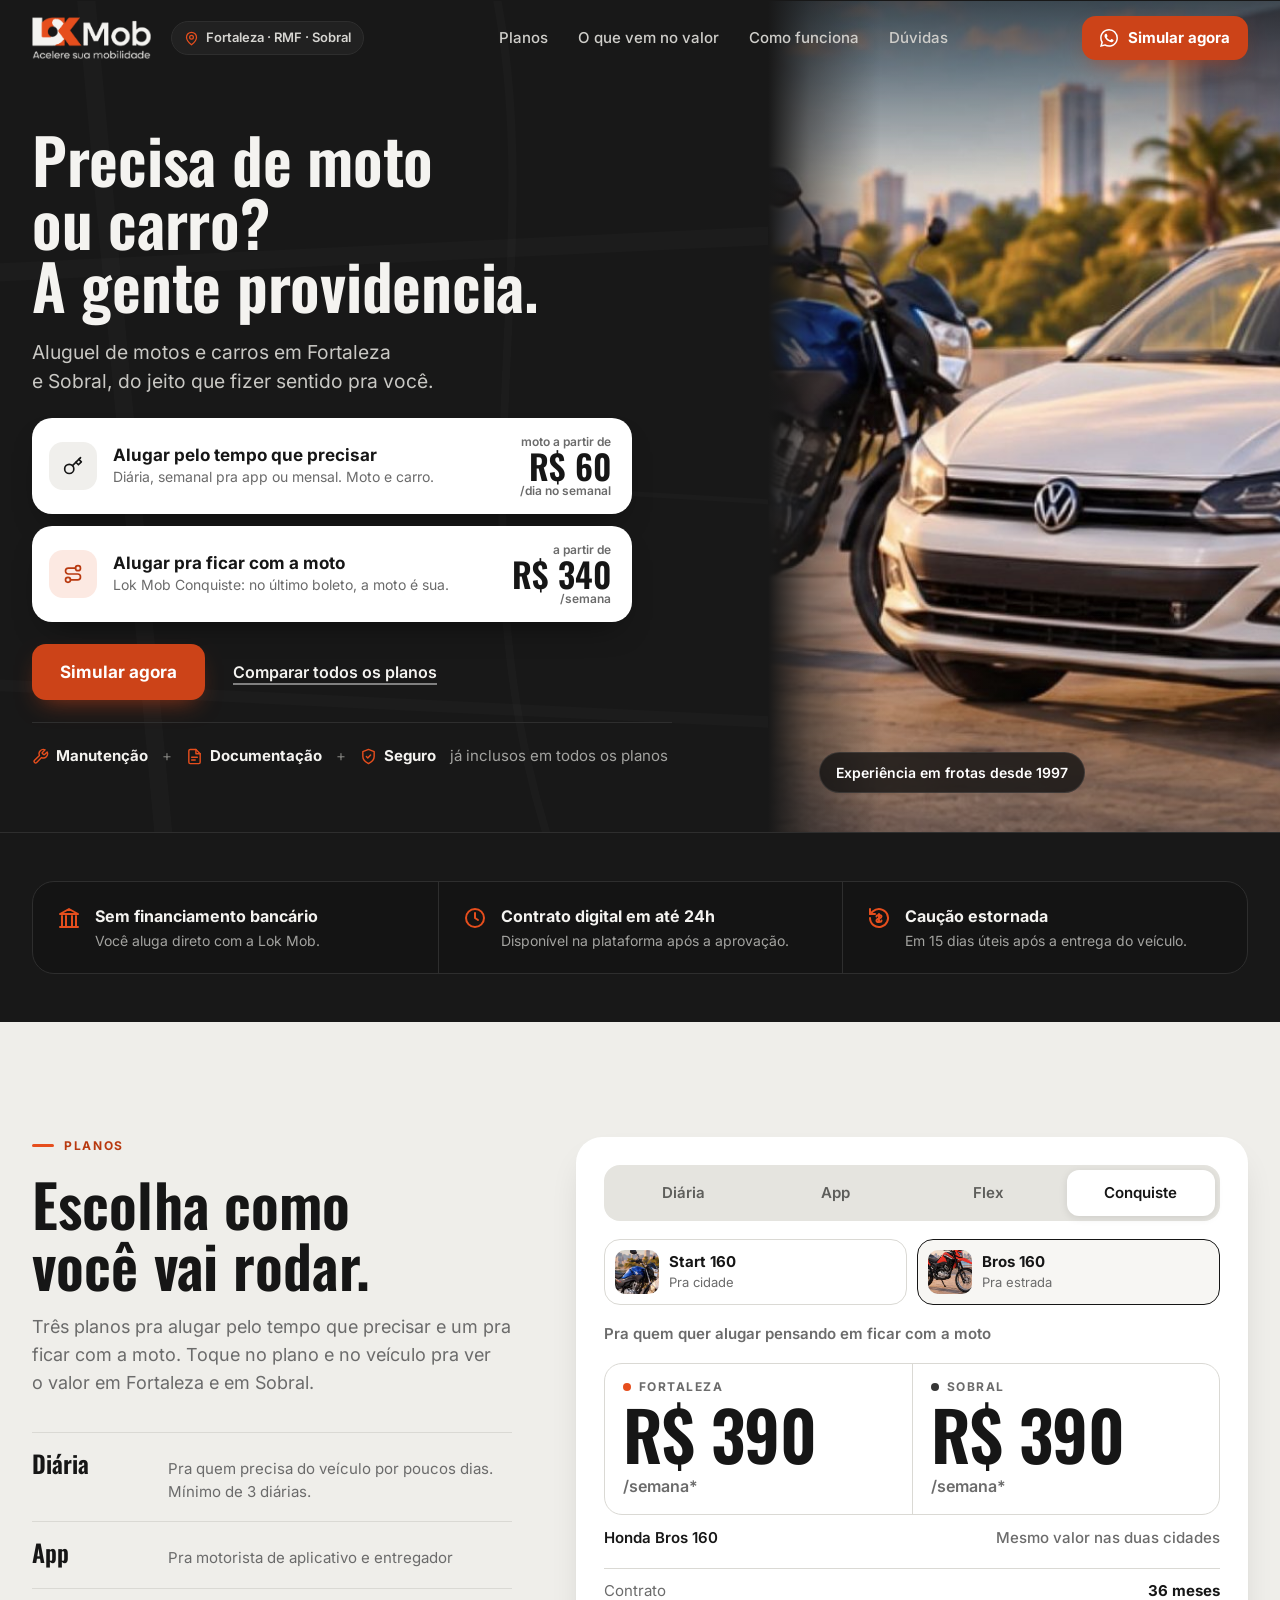
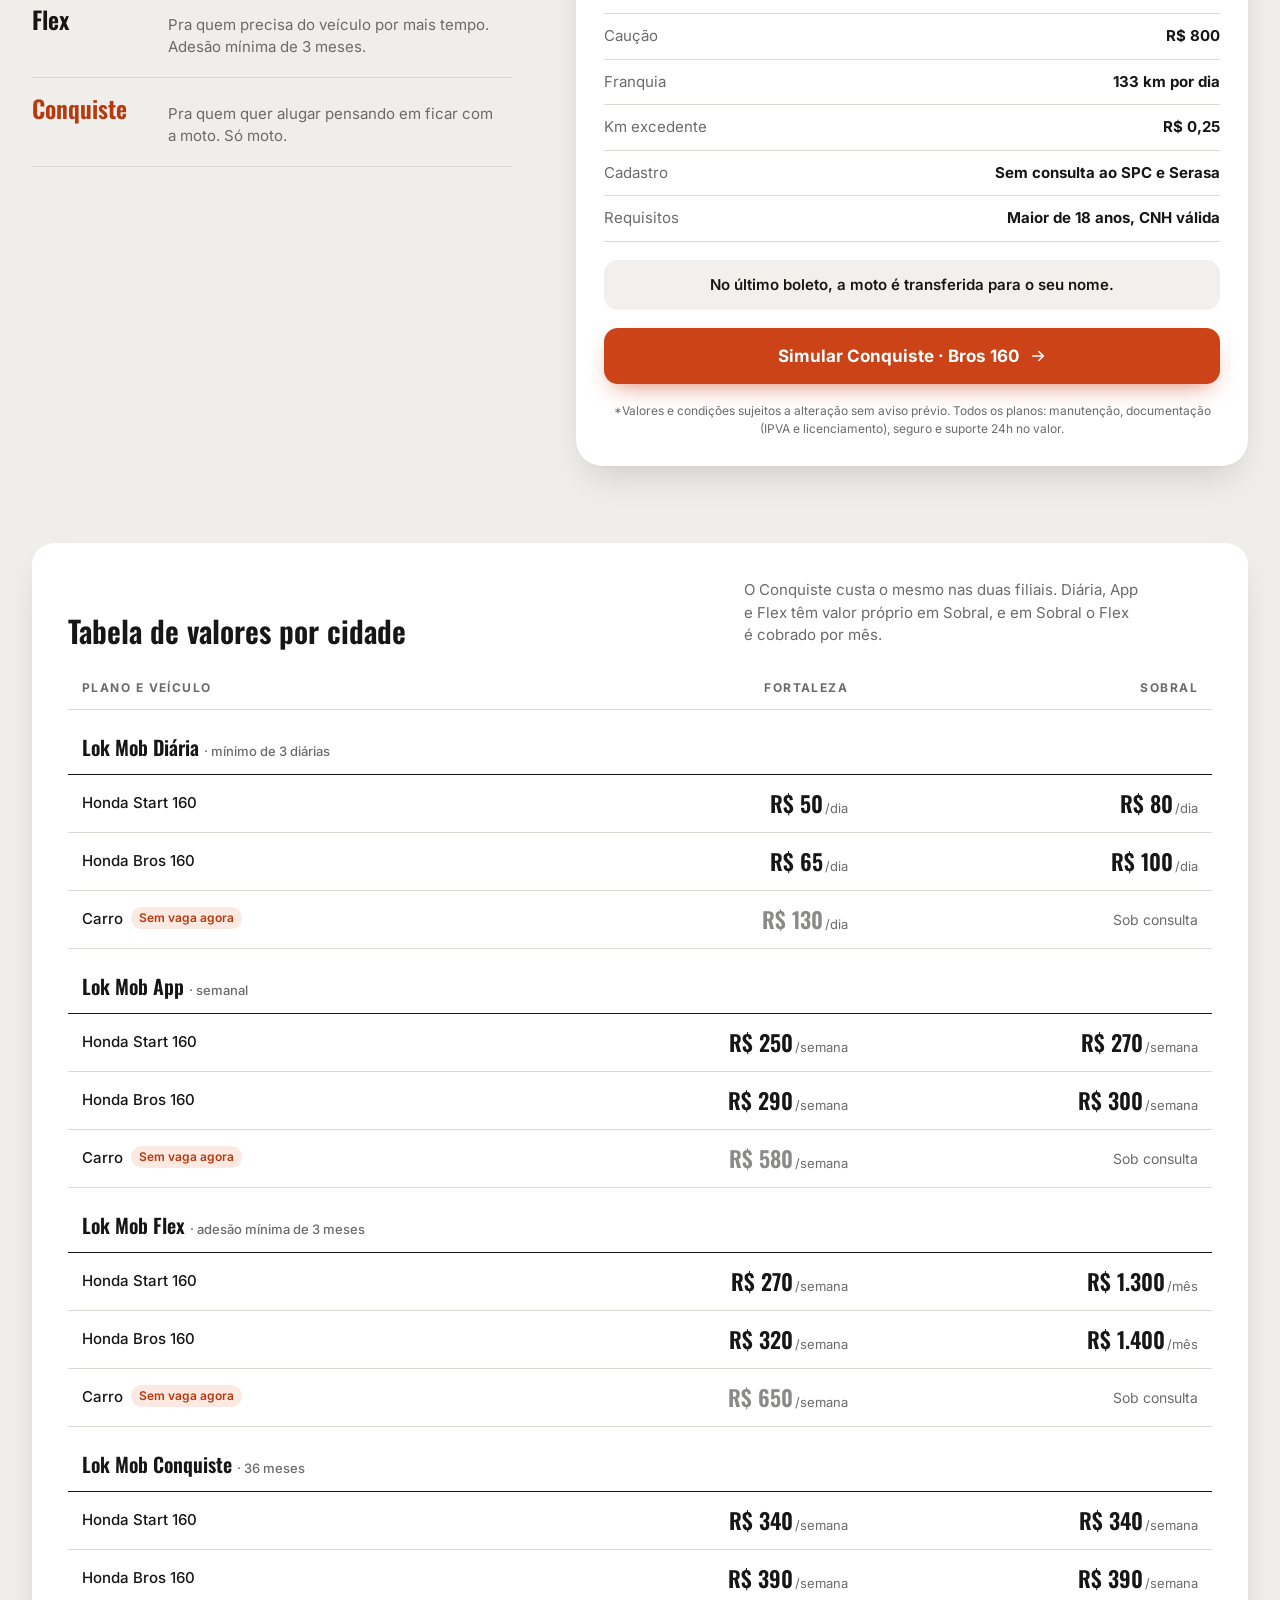
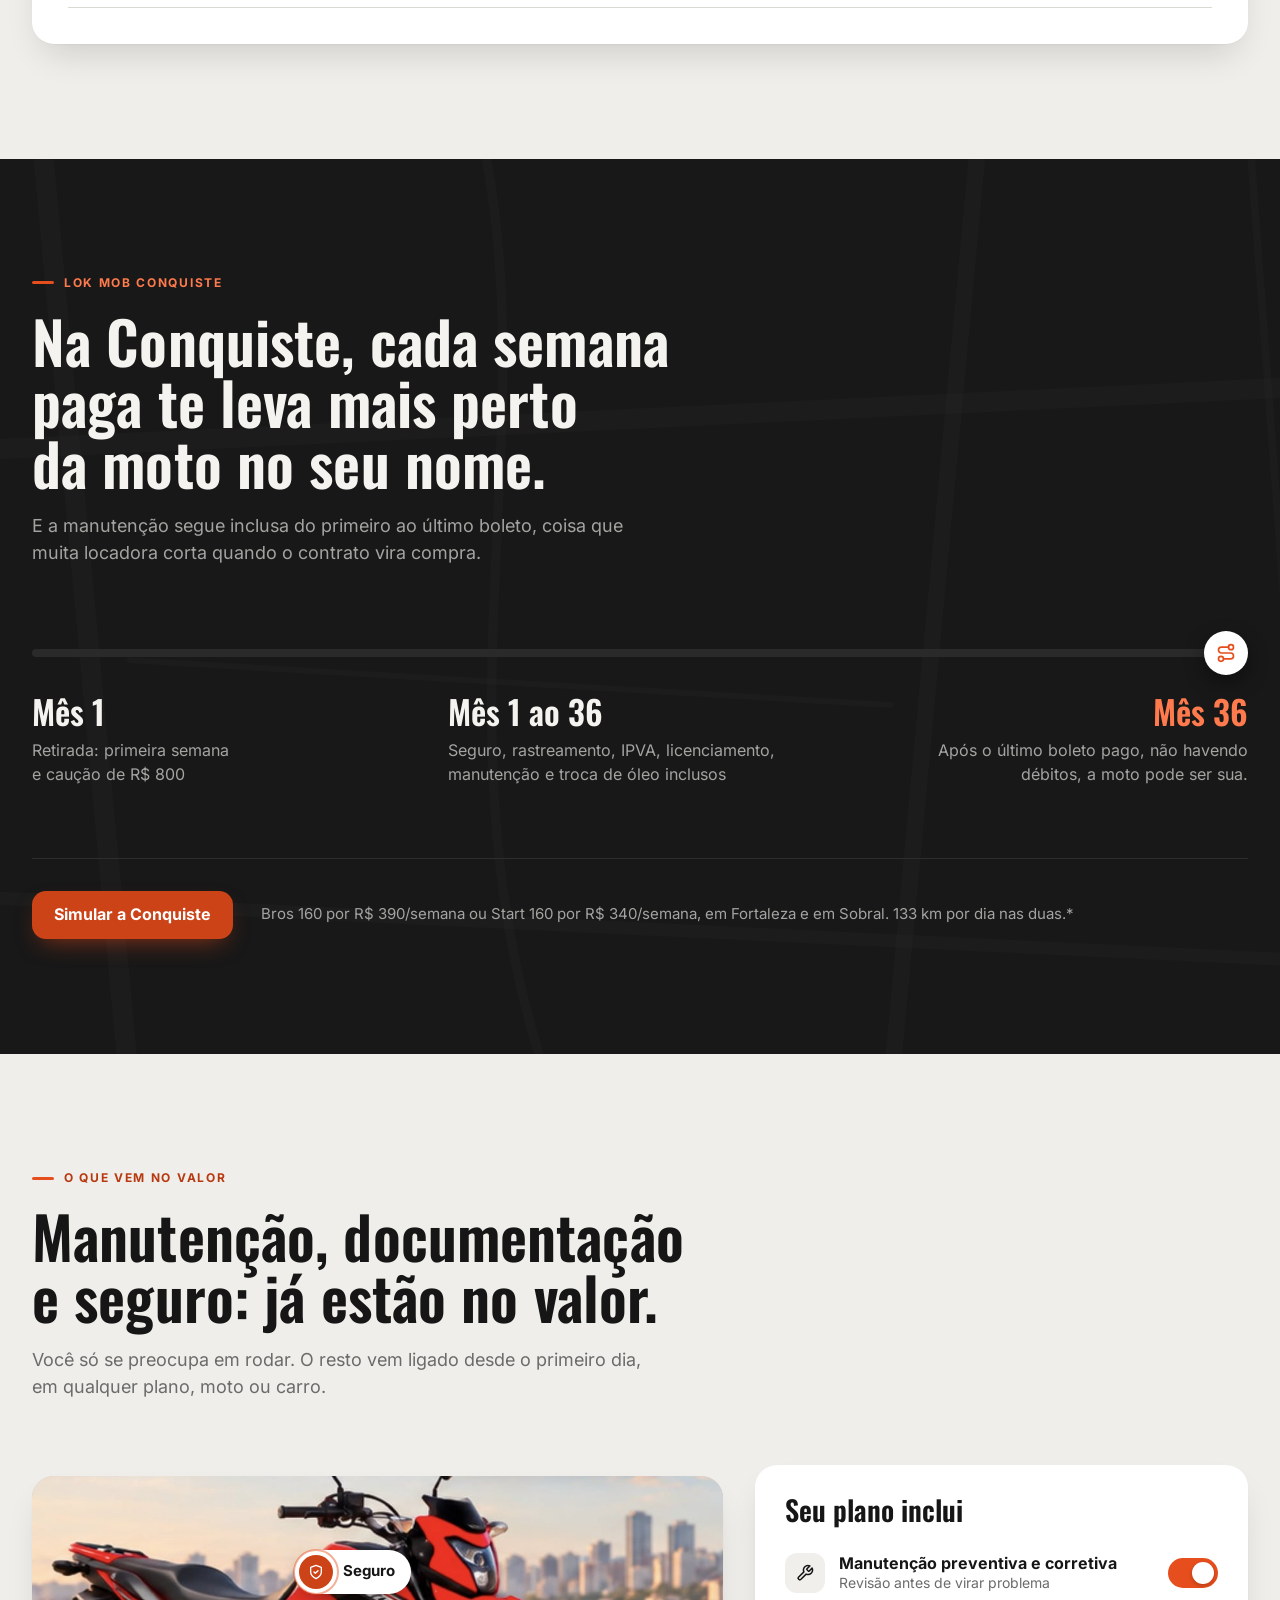
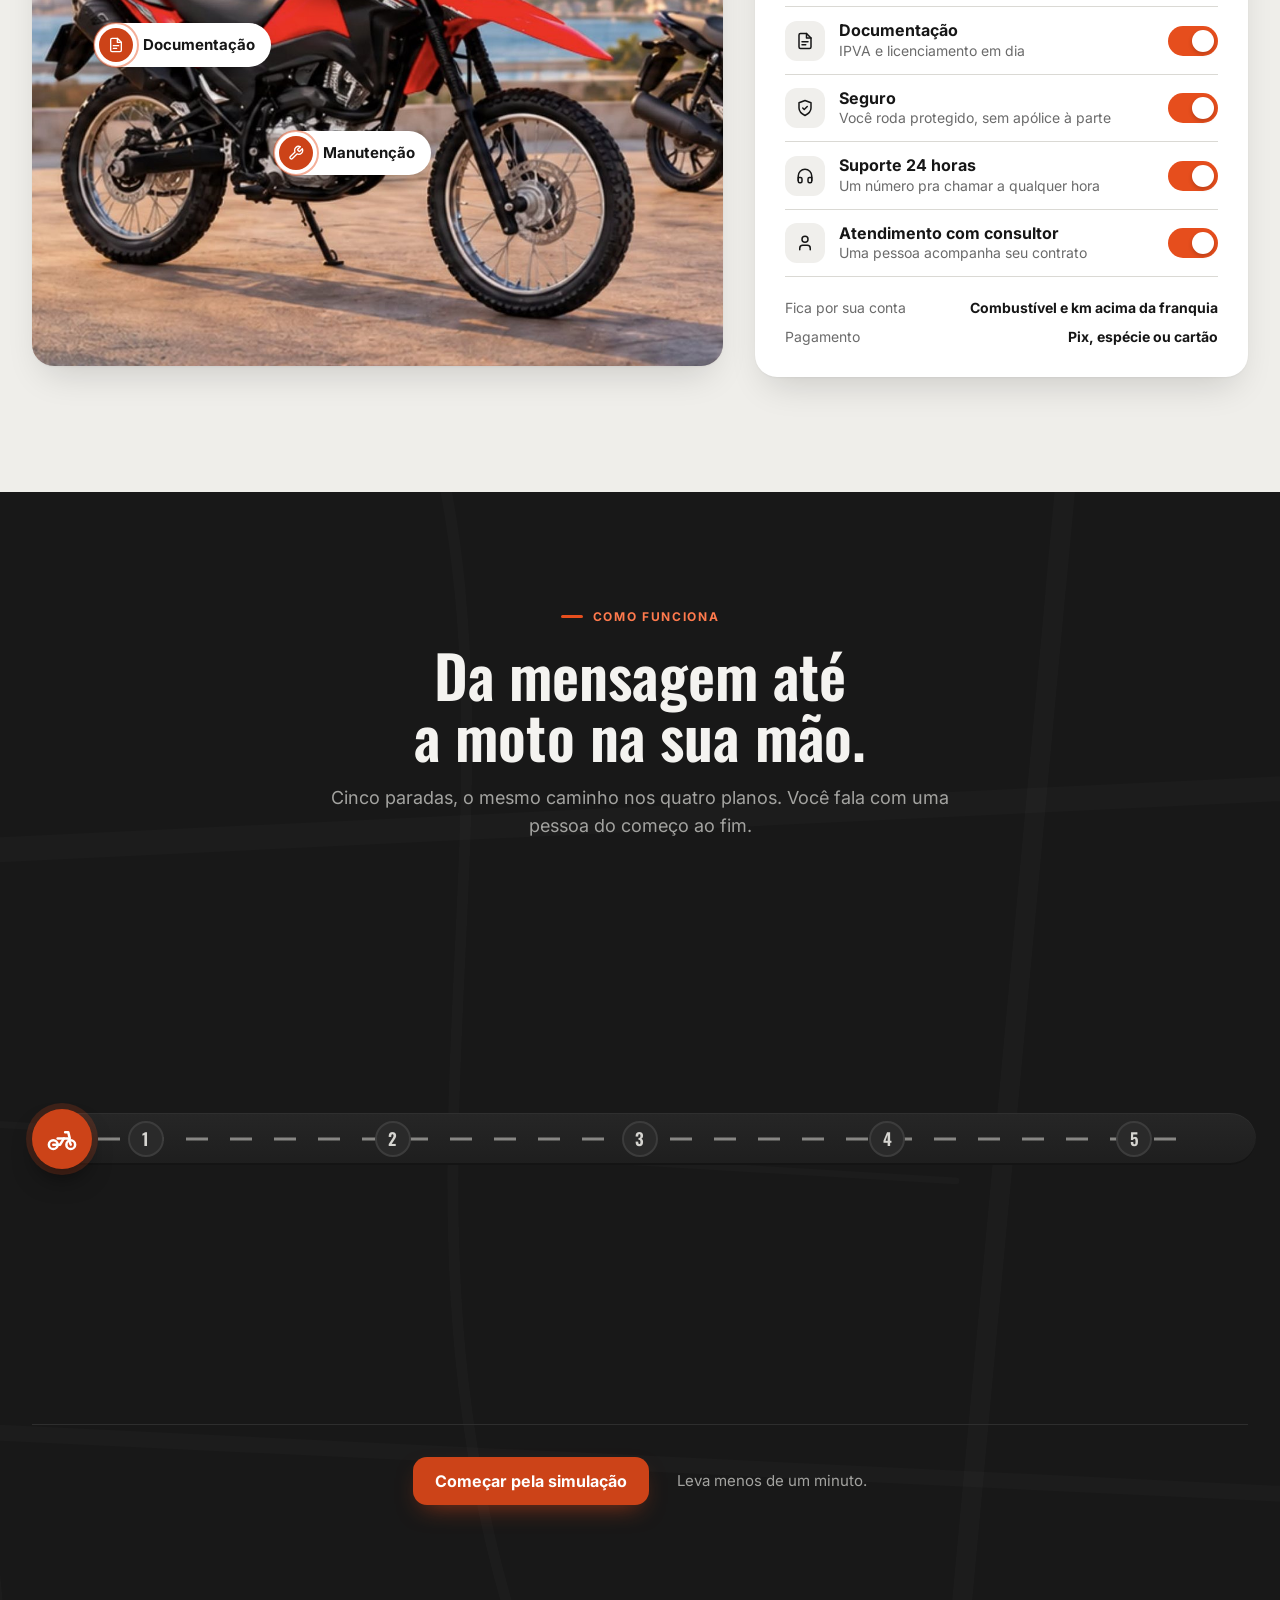
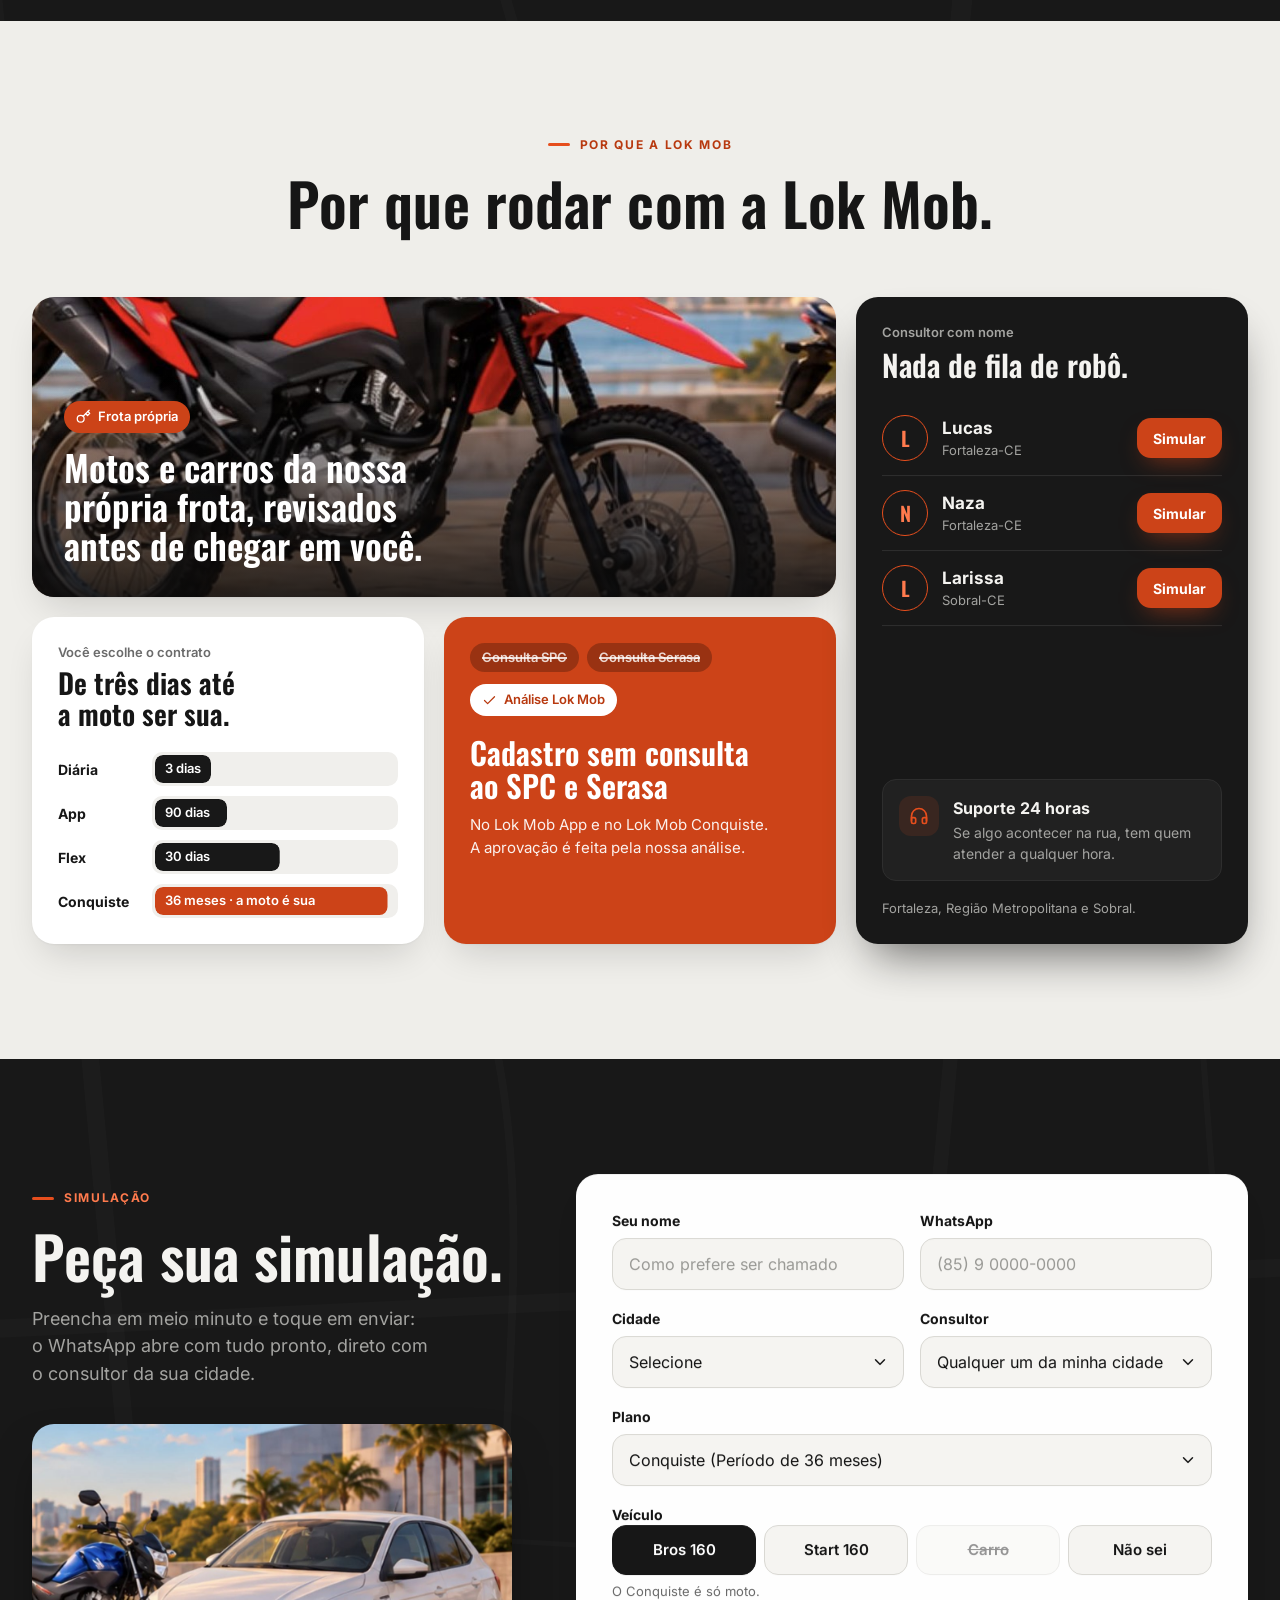
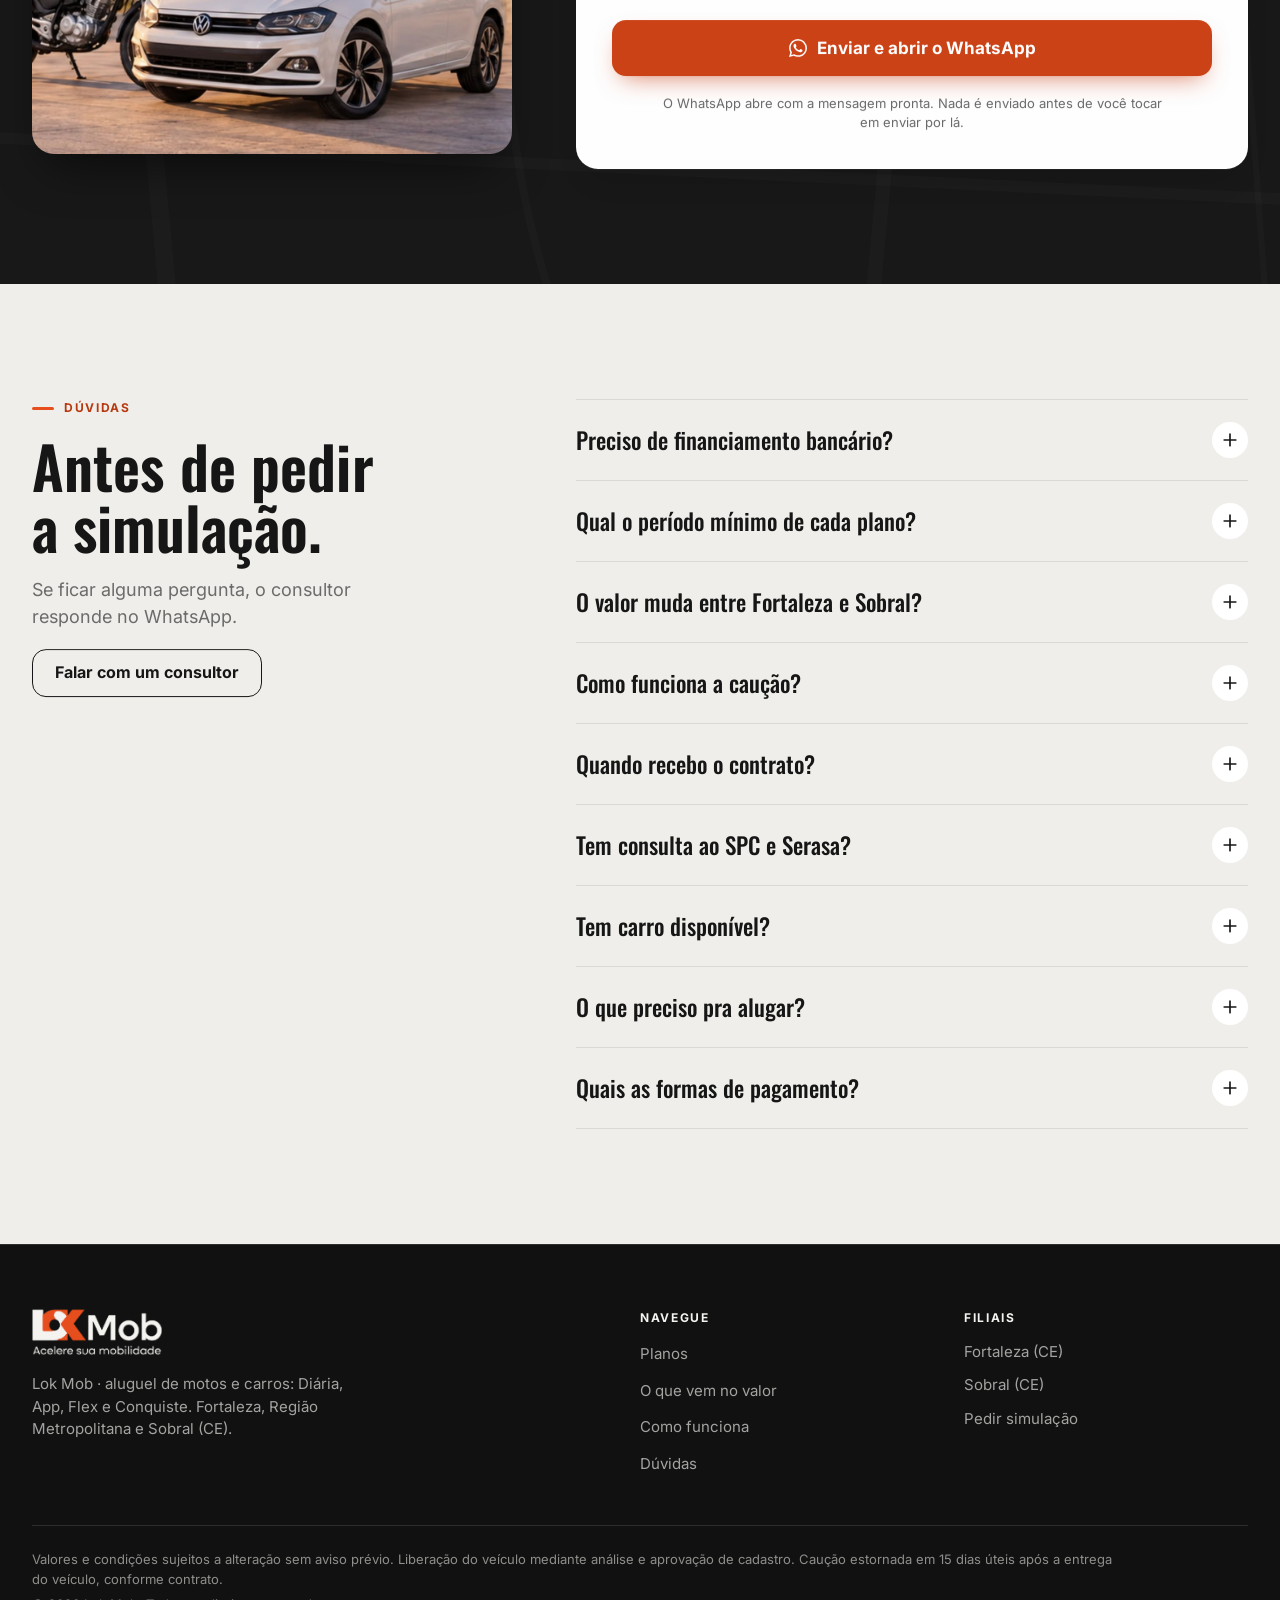
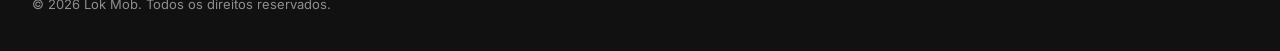
==== commit 48ac8174: "Update pricing and plan duration details in HTML" ====
--- a/site/index.html
+++ b/site/index.html
@@ -111,7 +111,7 @@
               </span>
               <span class="lm-offer__price">
                 <small>moto a partir de</small>
-                <b>R$ 35</b>
+                <b>R$ 60</b>
                 <small>/dia no semanal</small>
               </span>
             </a>
@@ -274,7 +274,7 @@
             </li>
             <li data-journey-step class="is-goal">
               <h3>Mês 36</h3>
-              <p>Último boleto: a moto é transferida pra você</p>
+              <p>Após o último boleto pago, não havendo débitos, a moto pode ser sua.</p>
             </li>
           </ol>
         </div>
@@ -414,8 +414,8 @@
             <h3>De três dias até a moto ser sua.</h3>
             <ul class="lm-bars" role="list">
               <li><b>Diária</b><span class="lm-bars__track"><span class="lm-bars__bar" style="--w:16%" data-bar>3 dias</span></span></li>
-              <li><b>App</b><span class="lm-bars__track"><span class="lm-bars__bar" style="--w:30%" data-bar>1 semana</span></span></li>
-              <li><b>Flex</b><span class="lm-bars__track"><span class="lm-bars__bar" style="--w:52%" data-bar>3 meses</span></span></li>
+              <li><b>App</b><span class="lm-bars__track"><span class="lm-bars__bar" style="--w:30%" data-bar>90 dias</span></span></li>
+              <li><b>Flex</b><span class="lm-bars__track"><span class="lm-bars__bar" style="--w:52%" data-bar>30 dias</span></span></li>
               <li><b>Conquiste</b><span class="lm-bars__track"><span class="lm-bars__bar lm-bars__bar--goal" style="--w:100%" data-bar>36 meses · a moto é sua</span></span></li>
             </ul>
           </article>
@@ -499,9 +499,9 @@
               <label for="f-plan">Plano</label>
               <select id="f-plan" name="plan" required>
                 <option value="diaria">Diária (mín. 3 diárias)</option>
-                <option value="app">App (semanal)</option>
-                <option value="flex">Flex (mín. 3 meses)</option>
-                <option value="conquiste" selected>Conquiste (36 meses)</option>
+                <option value="app">App (mín. 3 meses)</option>
+                <option value="flex">Flex (mín. 30 dias)</option>
+                <option value="conquiste" selected>Conquiste (Período de 36 meses)</option>
               </select>
             </div>
 
@@ -545,7 +545,7 @@
           </details>
           <details>
             <summary>Qual o período mínimo de cada plano?<svg class="lm-ico" aria-hidden="true"><use href="#i-plus"/></svg></summary>
-            <div class="lm-accordion__body"><p>Diária: mínimo de 3 diárias por contrato. App: semanal. Flex: adesão mínima de 3 meses, depois renova mês a mês. Conquiste: 36 meses, e a moto fica com você.</p></div>
+            <div class="lm-accordion__body"><p>Diária: mínimo de 3 diárias por contrato. App: pagamento semanal, com fidelidade de 3 meses. Flex: adesão mínima de 30 dias, com valor reduzido. Conquiste: 36 meses, após 36 meses sem nenhum débito, a moto pode ser sua.</p></div>
           </details>
           <details>
             <summary>O valor muda entre Fortaleza e Sobral?<svg class="lm-ico" aria-hidden="true"><use href="#i-plus"/></svg></summary>
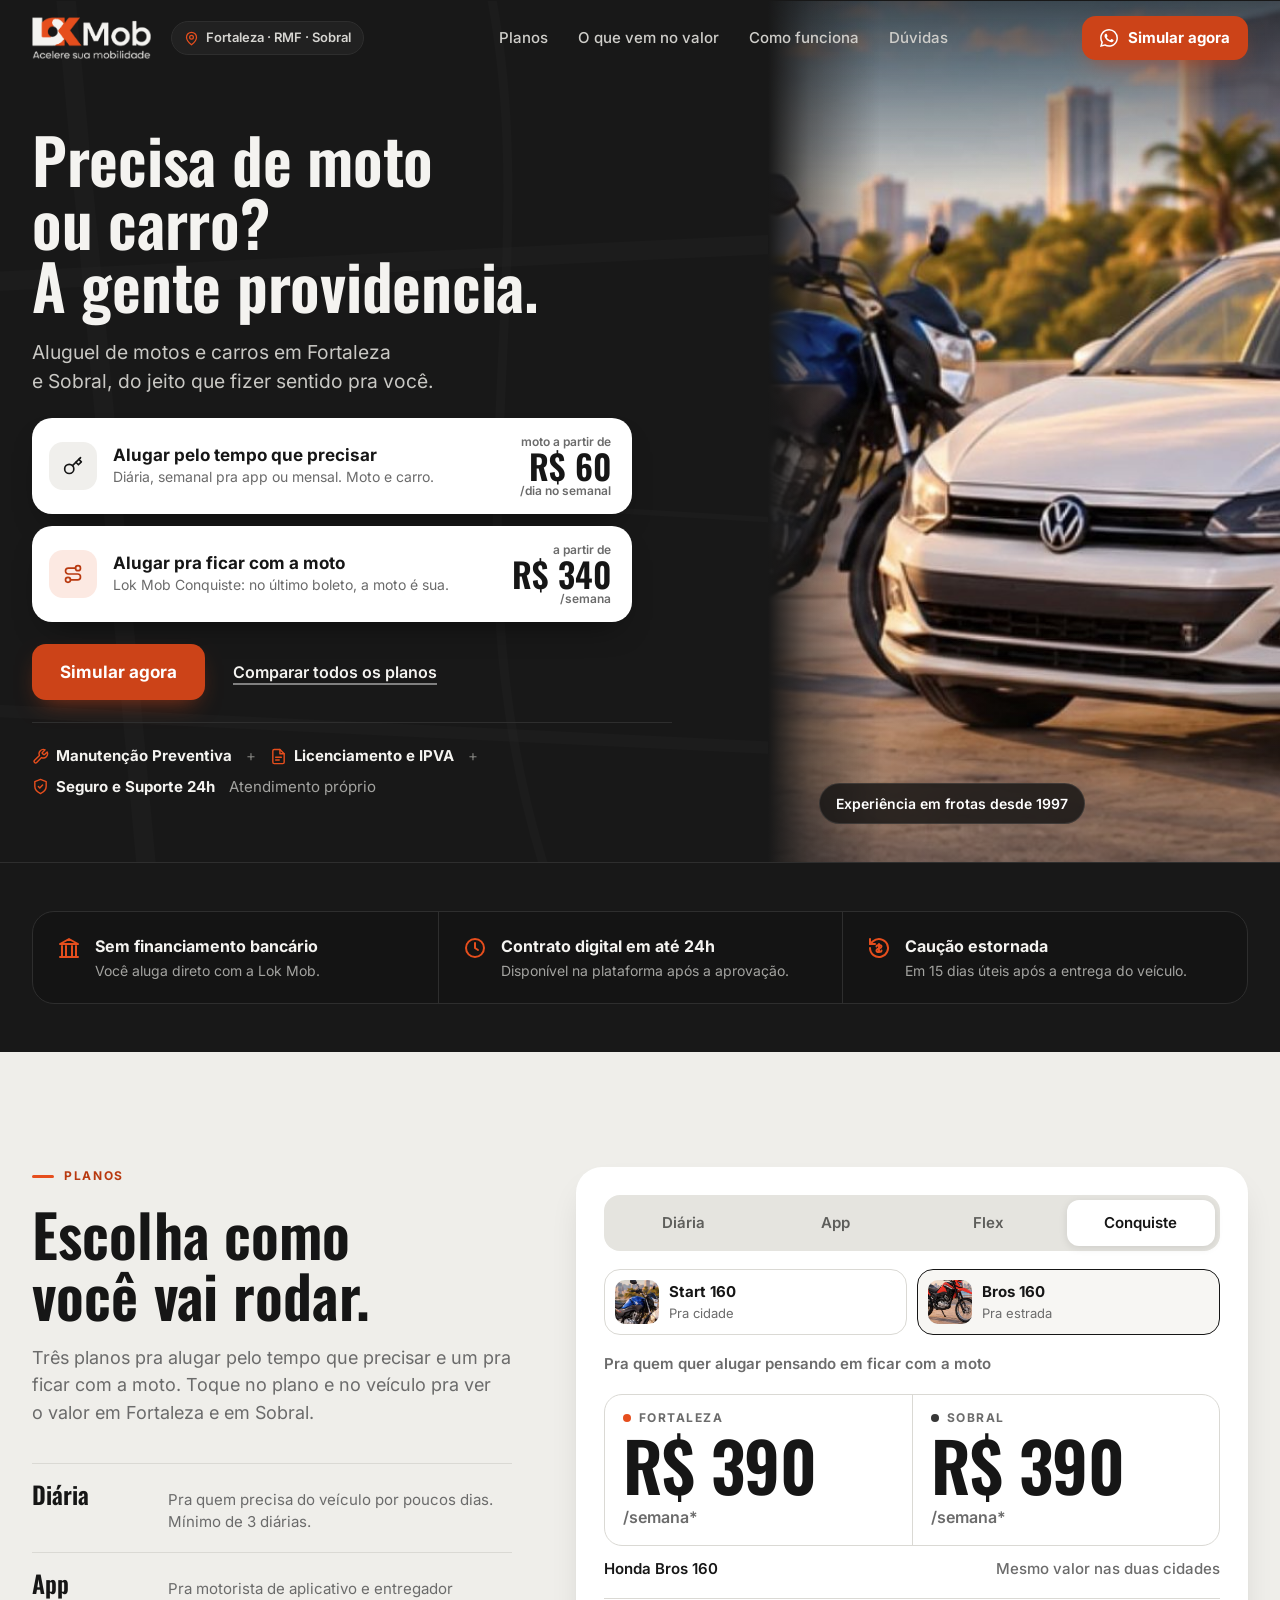
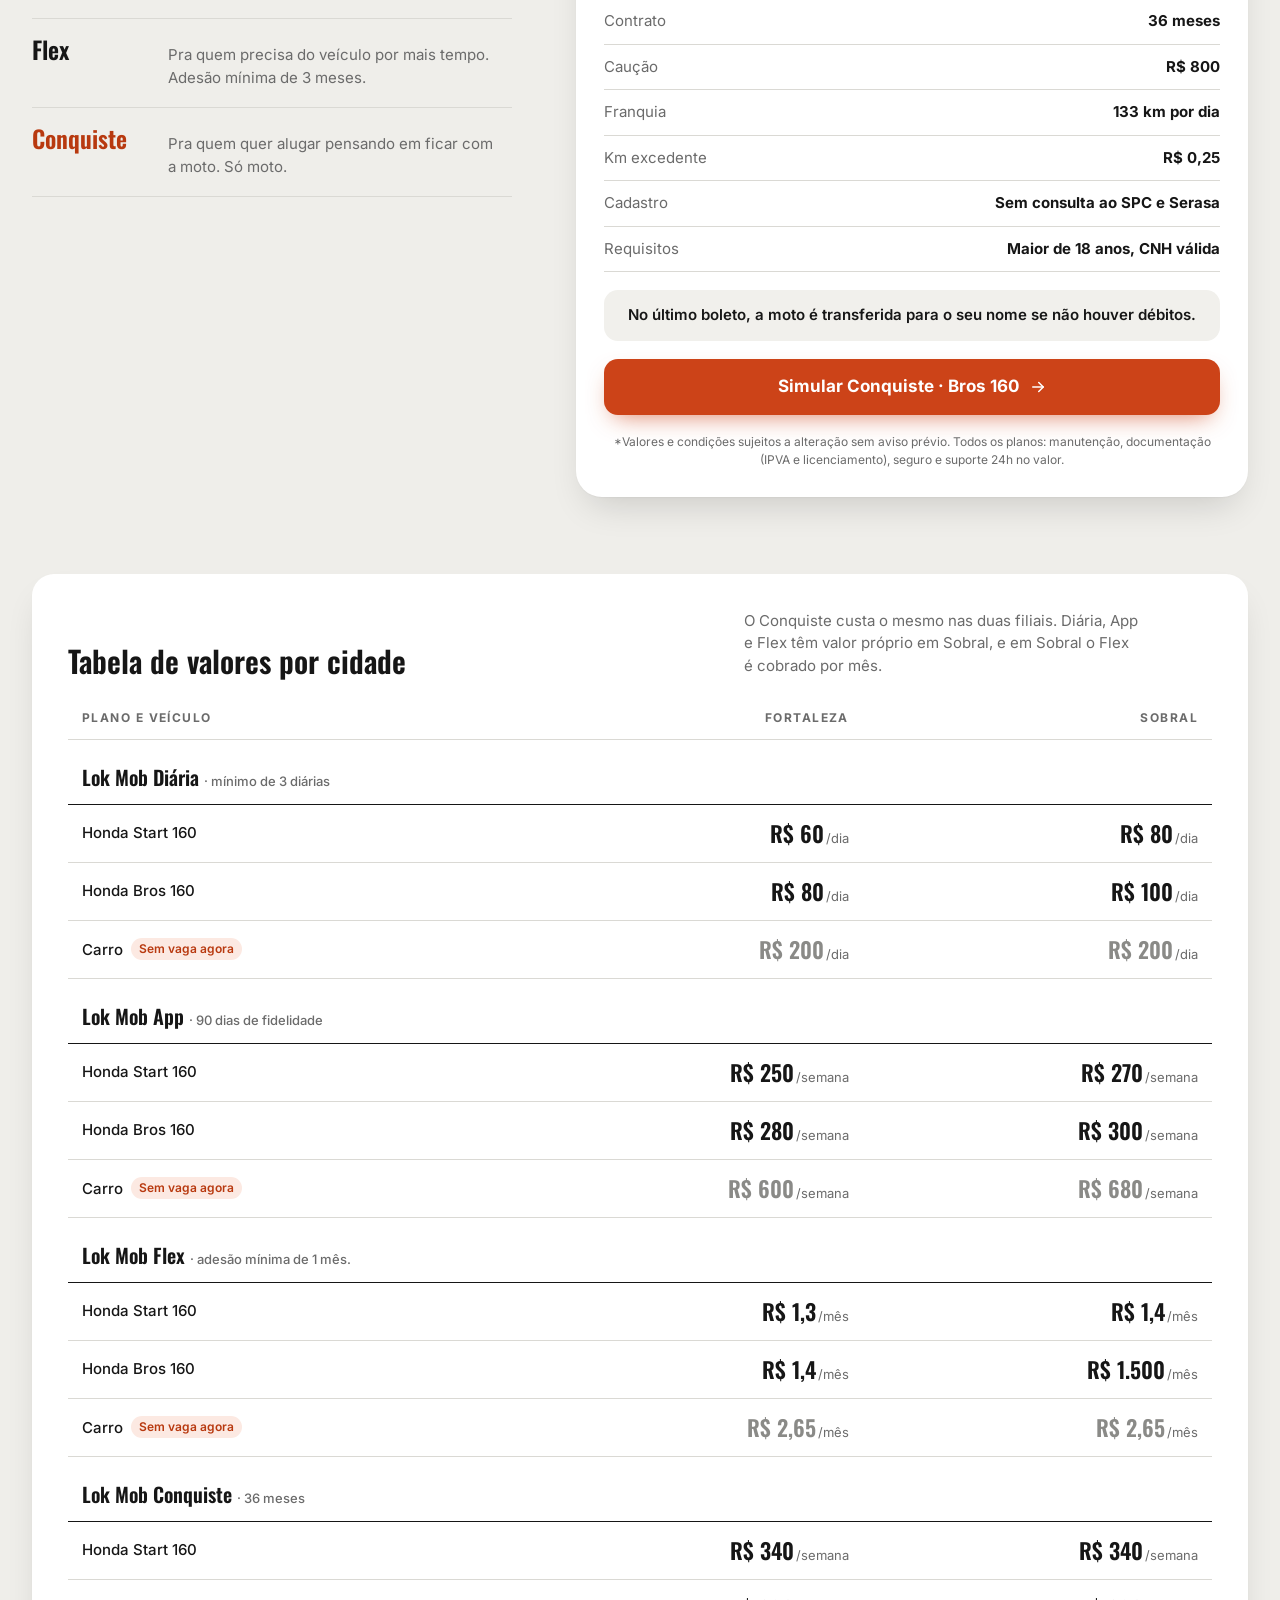
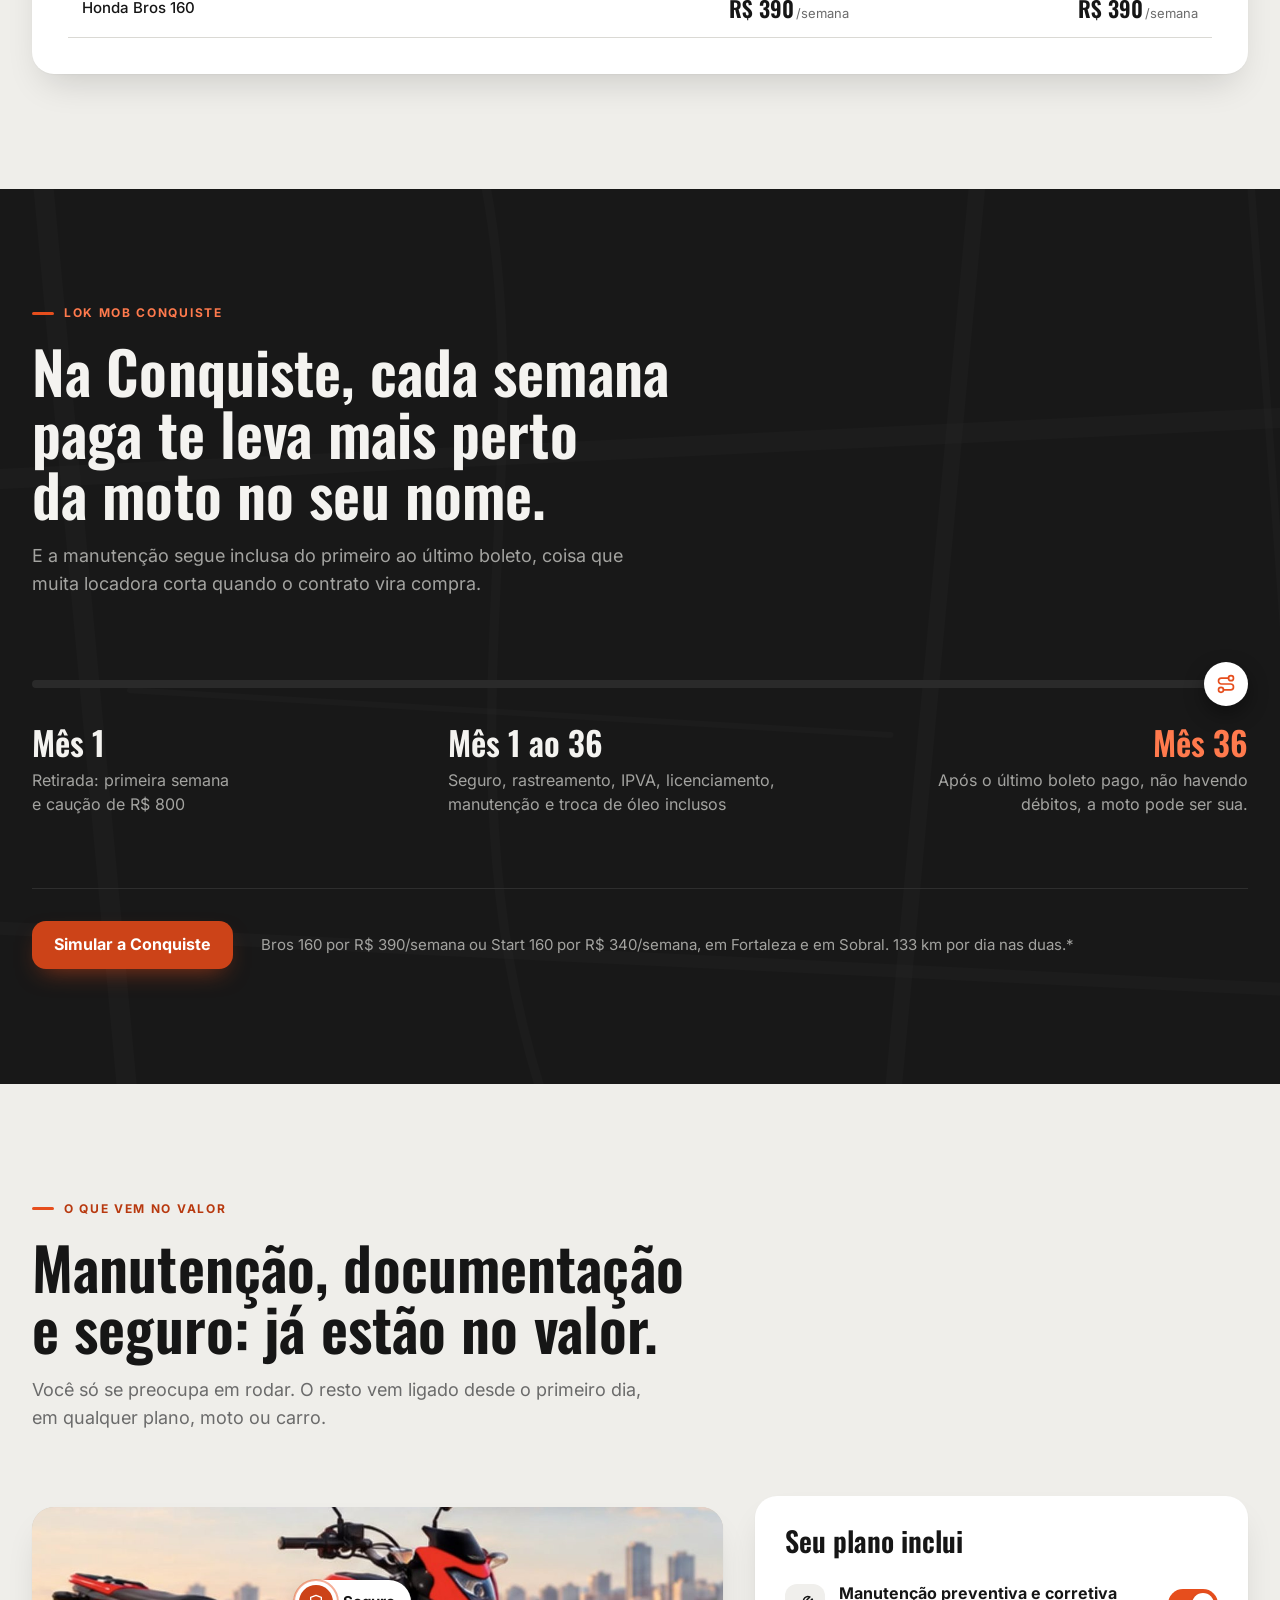
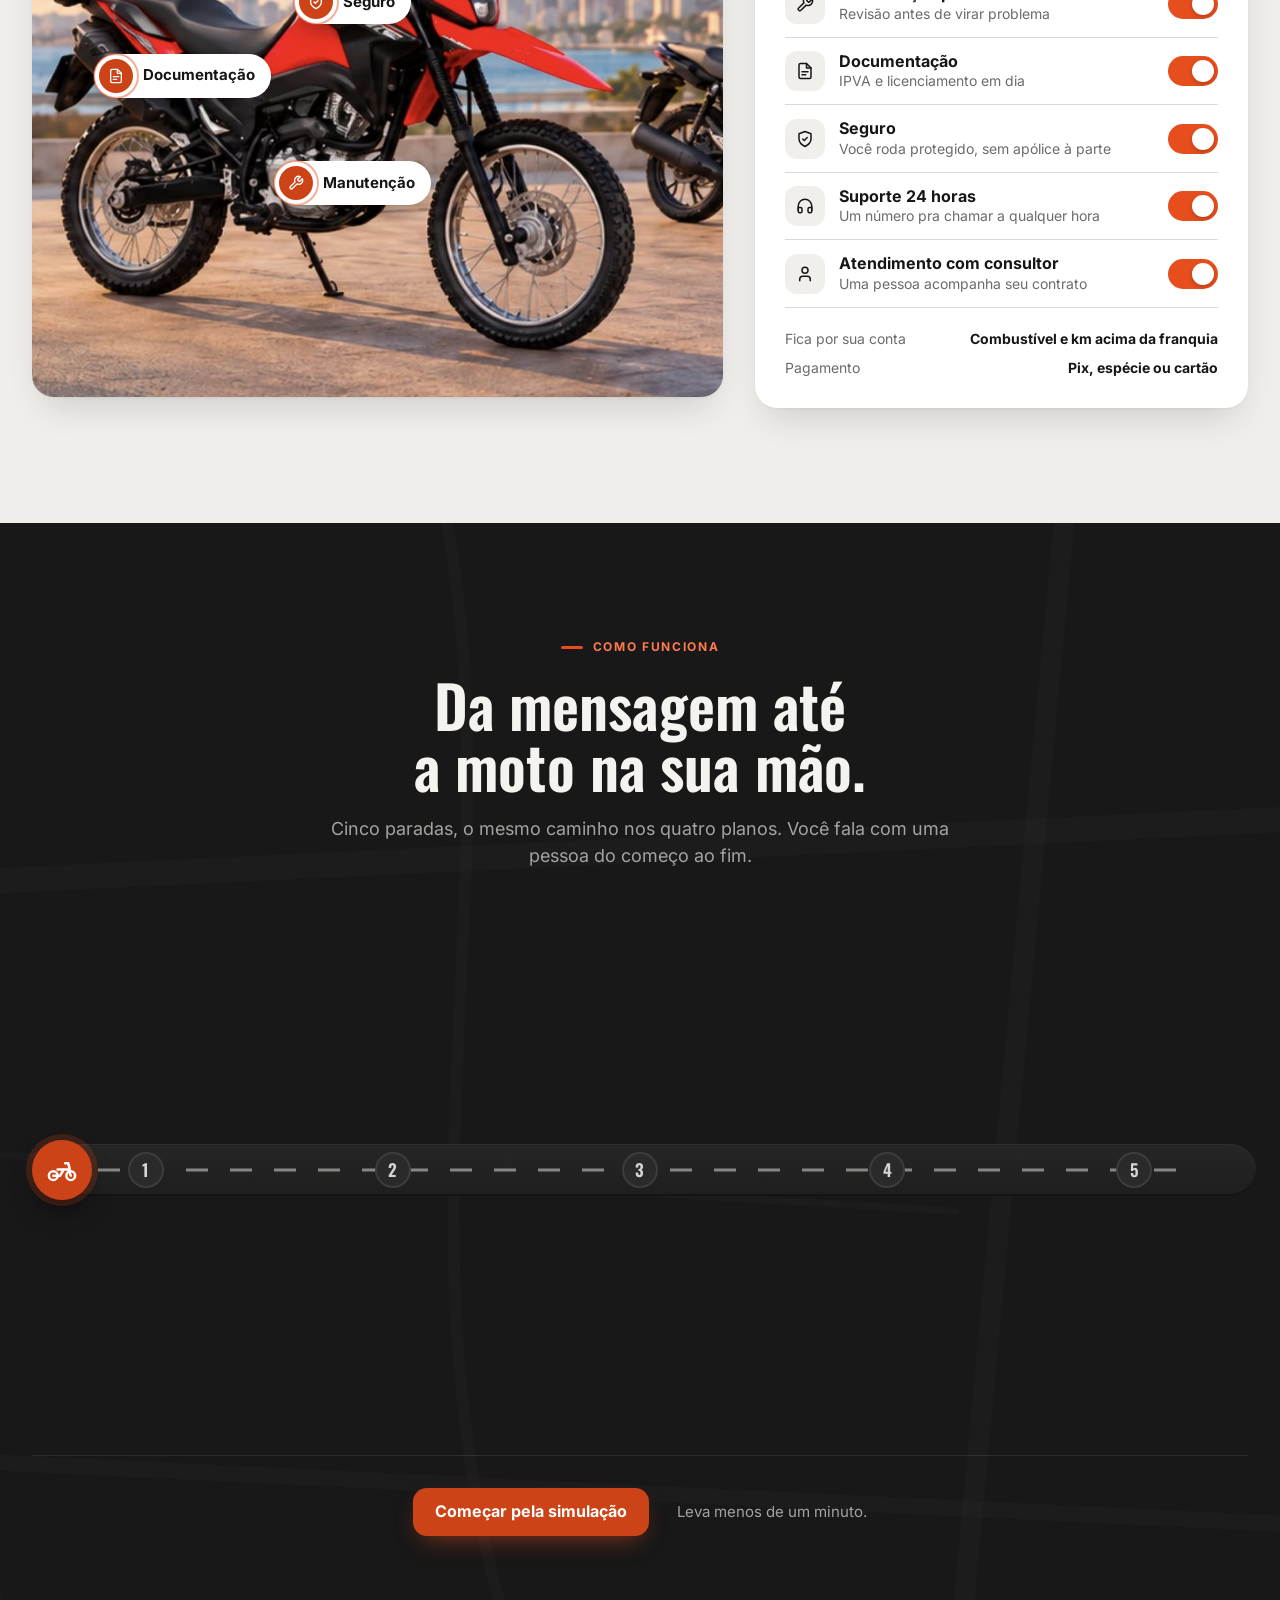
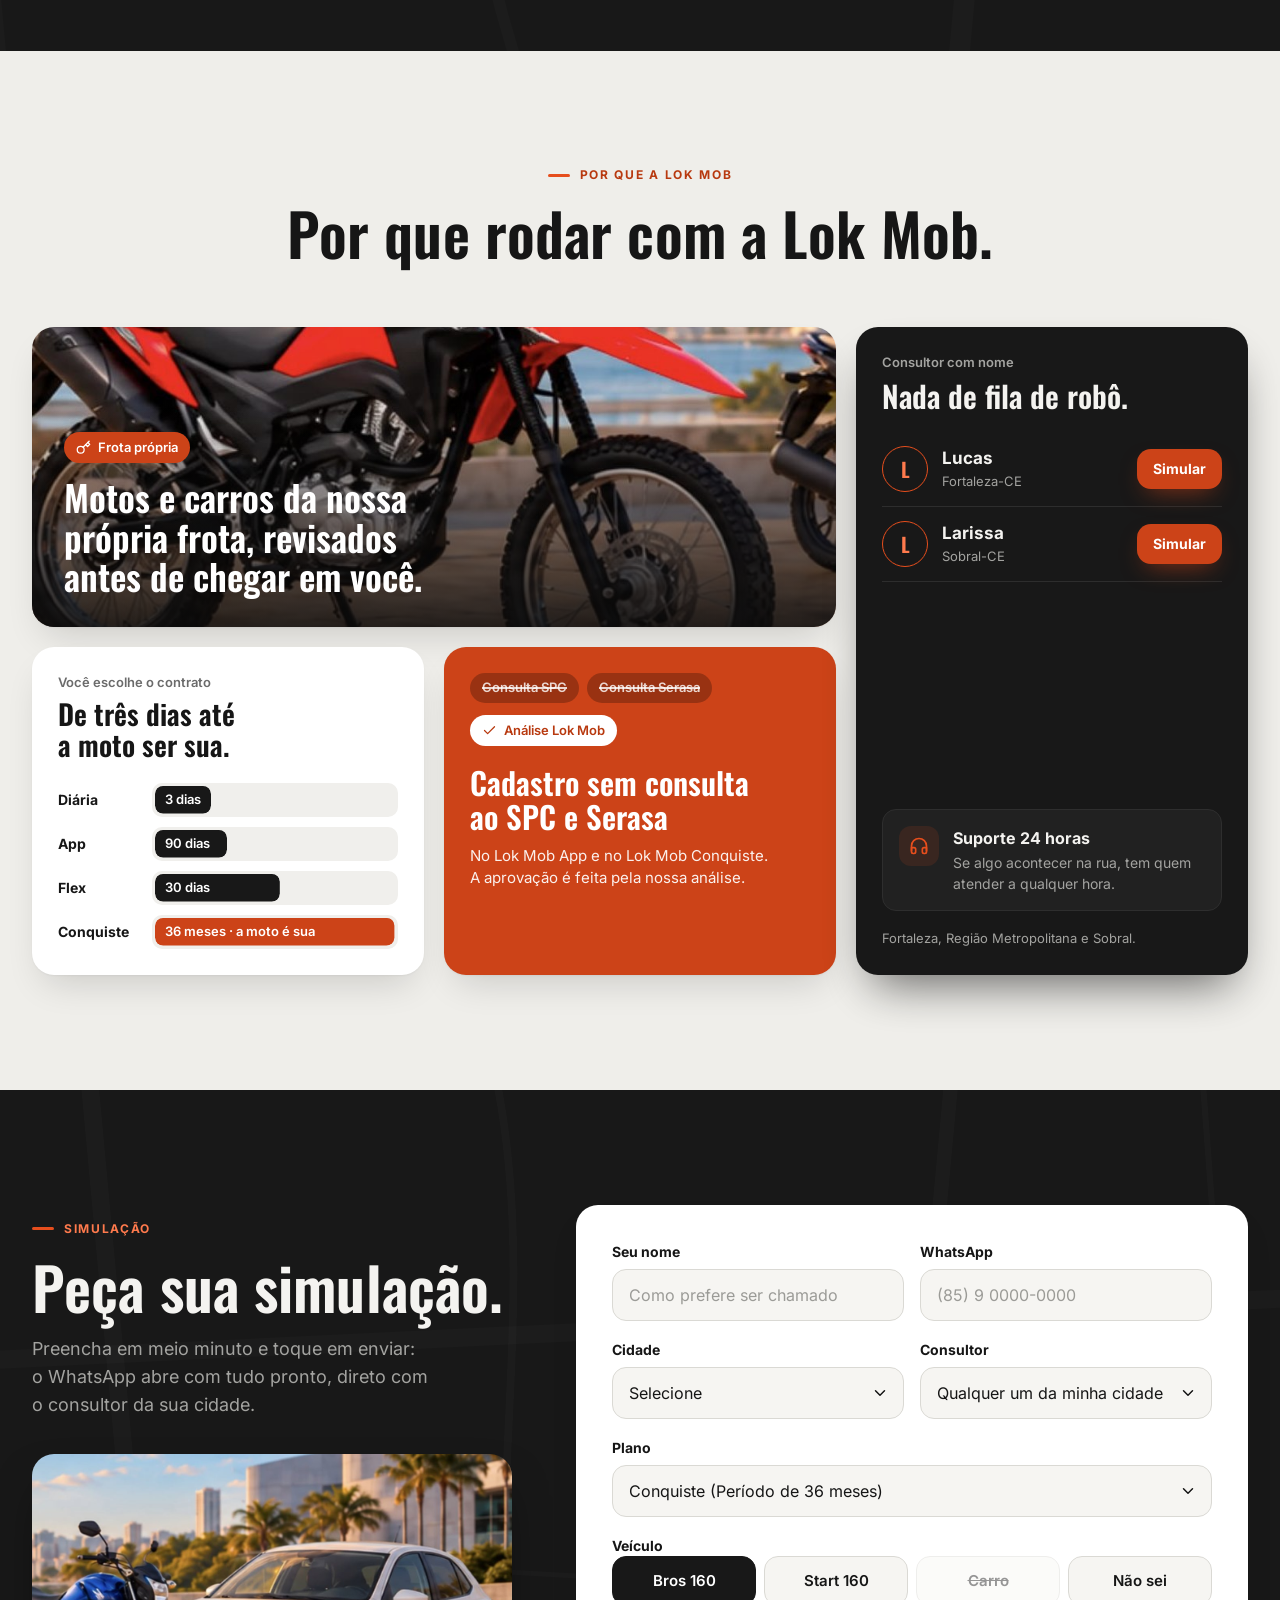
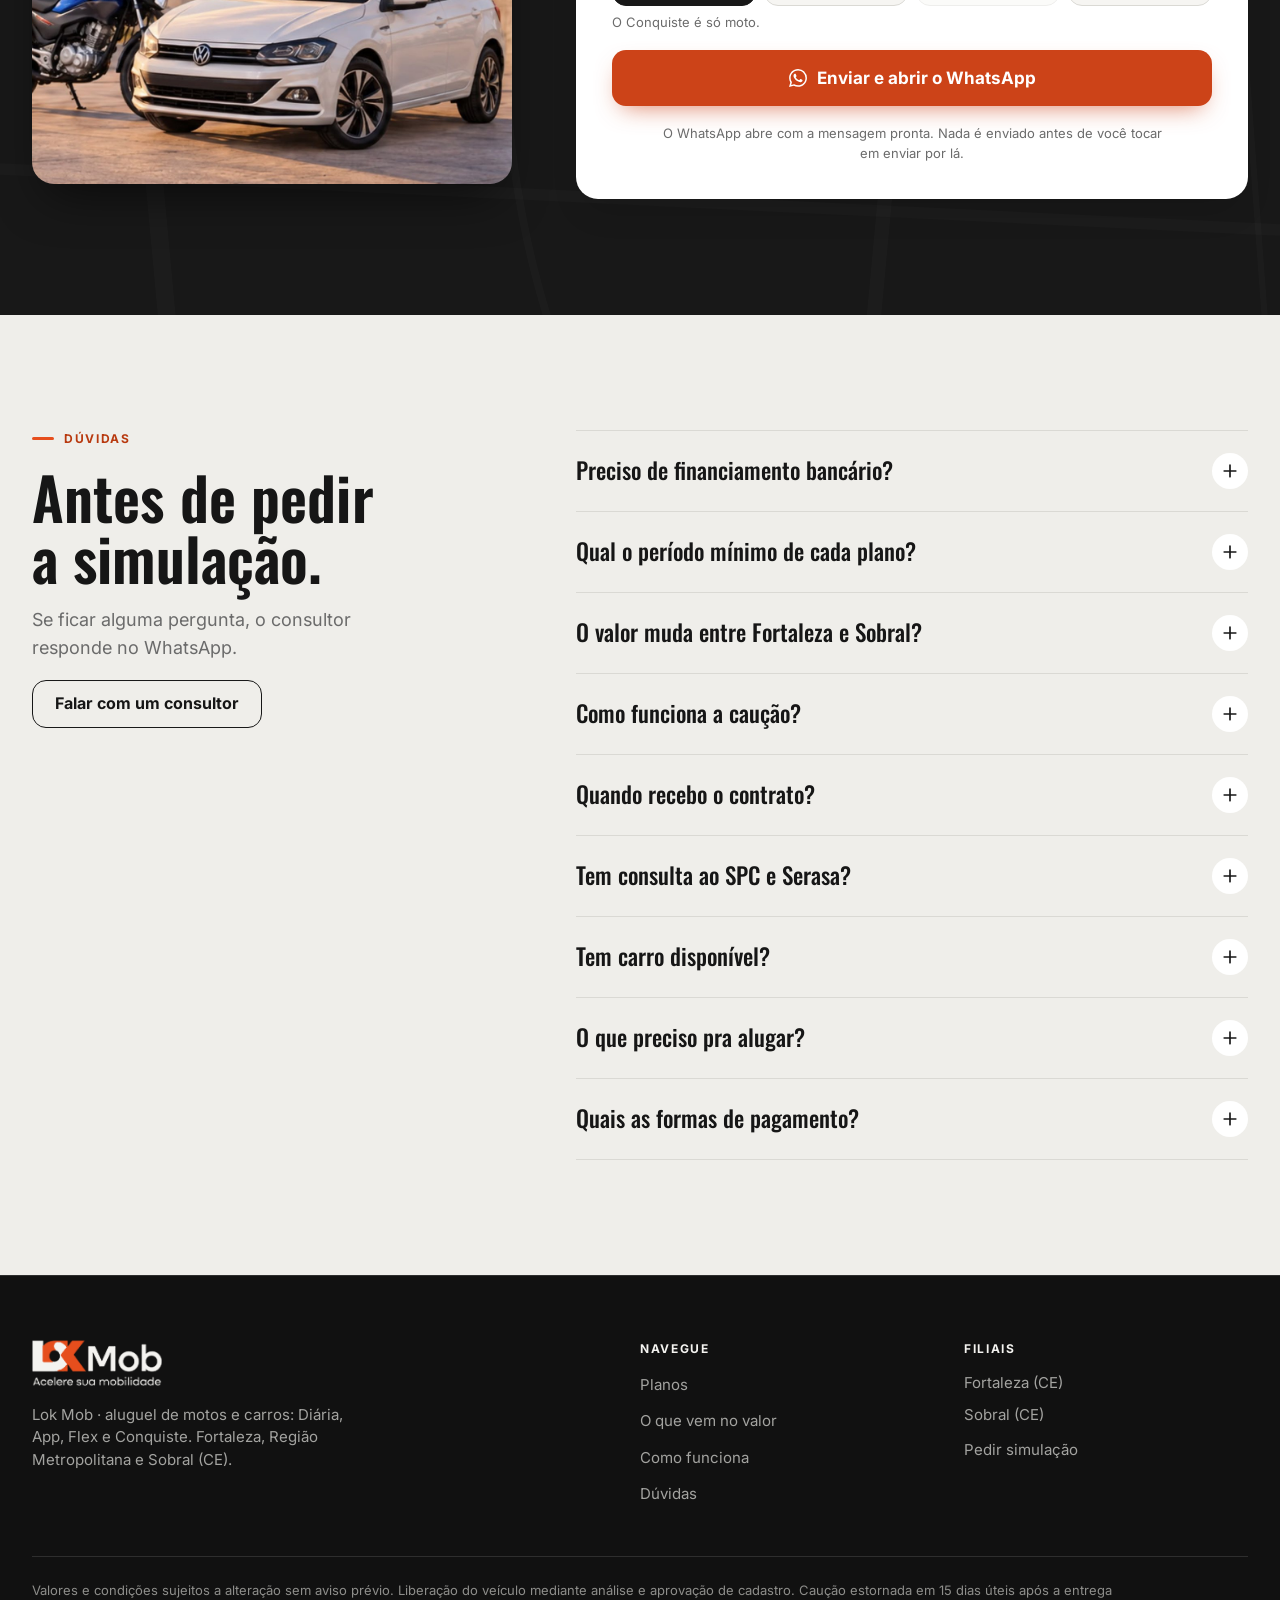
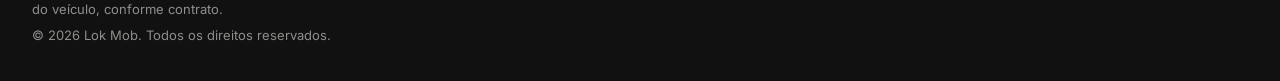
==== commit 987da317: "Update maintenance and documentation labels in HTML" ====
--- a/site/index.html
+++ b/site/index.html
@@ -135,12 +135,12 @@
           </div>
 
           <div class="lm-hero__included" data-hero-fade>
-            <span><svg class="lm-ico lm-ico--accent" aria-hidden="true"><use href="#i-wrench"/></svg><b>Manutenção</b></span>
+            <span><svg class="lm-ico lm-ico--accent" aria-hidden="true"><use href="#i-wrench"/></svg><b>Manutenção Preventiva</b></span>
             <span class="lm-plus" aria-hidden="true">+</span>
-            <span><svg class="lm-ico lm-ico--accent" aria-hidden="true"><use href="#i-doc"/></svg><b>Documentação</b></span>
+            <span><svg class="lm-ico lm-ico--accent" aria-hidden="true"><use href="#i-doc"/></svg><b>Licenciamento e IPVA</b></span>
             <span class="lm-plus" aria-hidden="true">+</span>
-            <span><svg class="lm-ico lm-ico--accent" aria-hidden="true"><use href="#i-shield"/></svg><b>Seguro</b></span>
-            <span class="lm-muted">já inclusos em todos os planos</span>
+            <span><svg class="lm-ico lm-ico--accent" aria-hidden="true"><use href="#i-shield"/></svg><b>Seguro e Suporte 24h</b></span>
+            <span class="lm-muted">Atendimento próprio</span>
           </div>
         </div>
       </div>
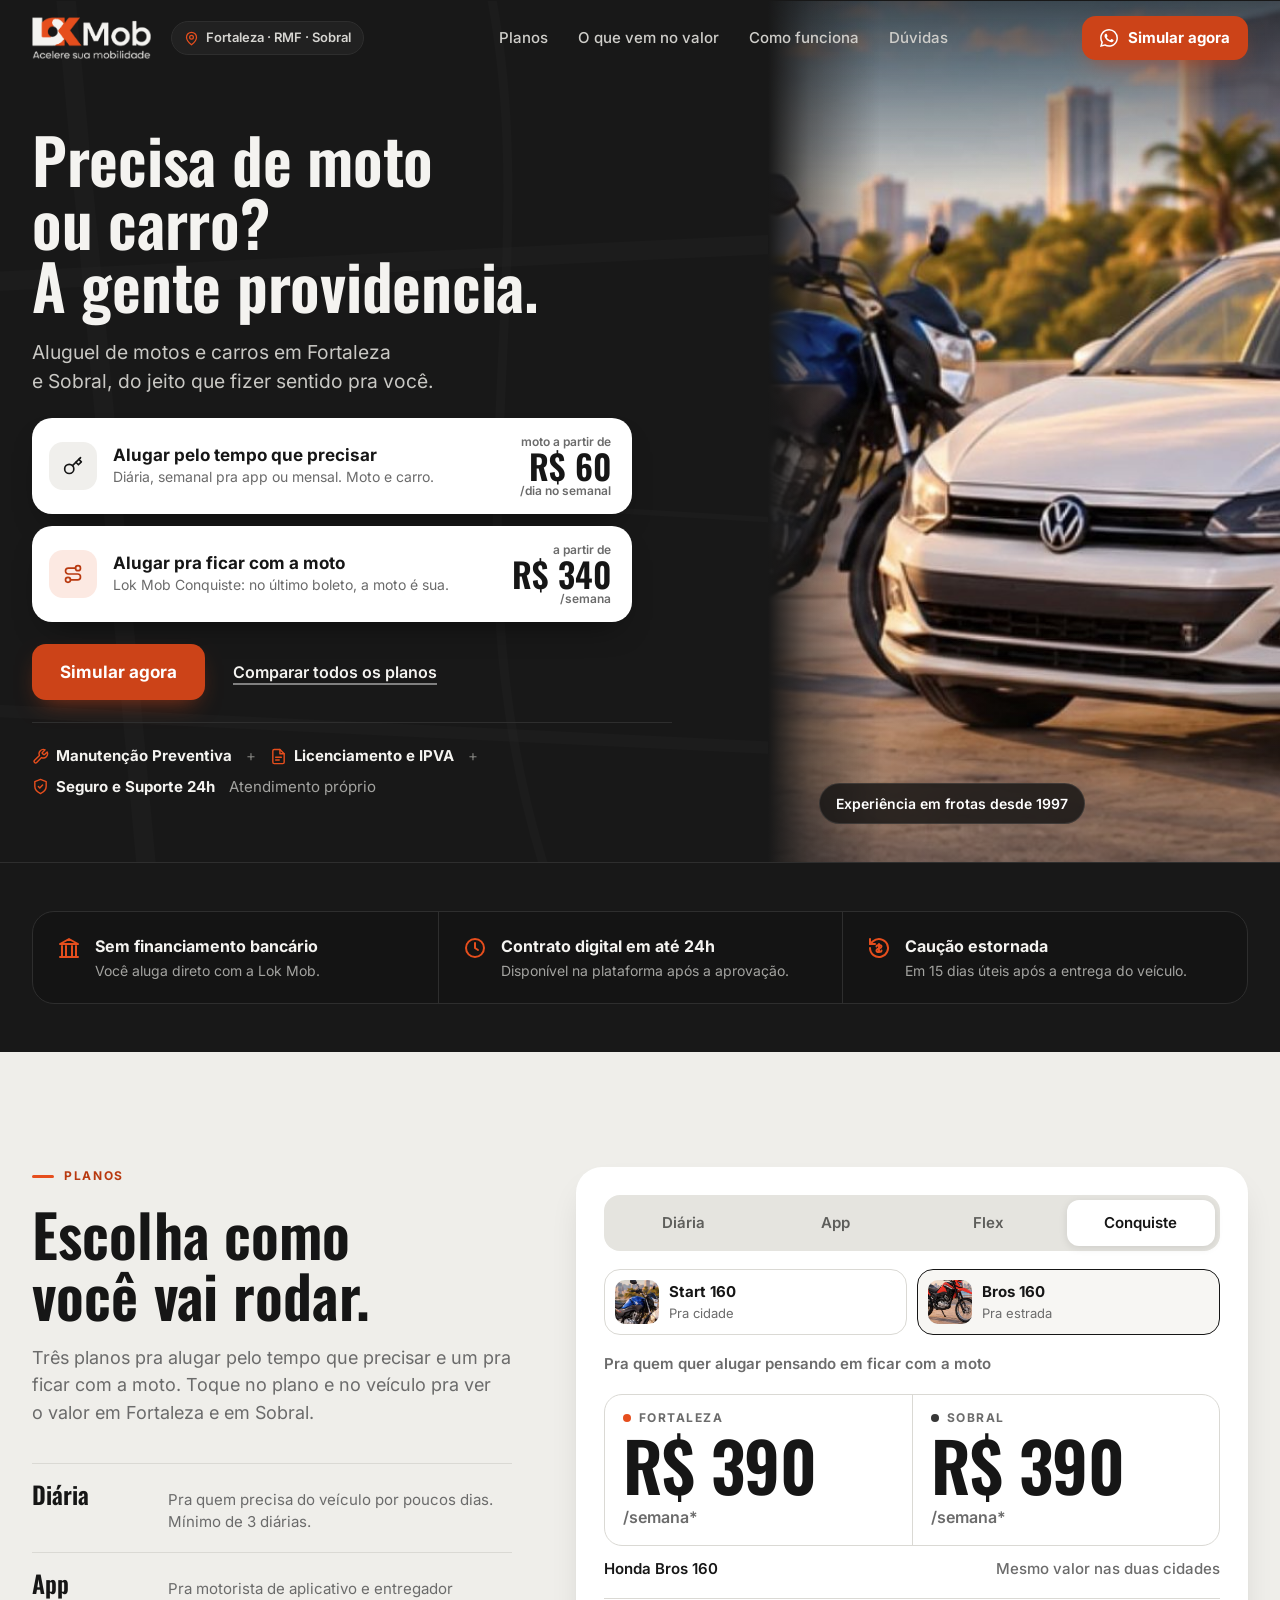
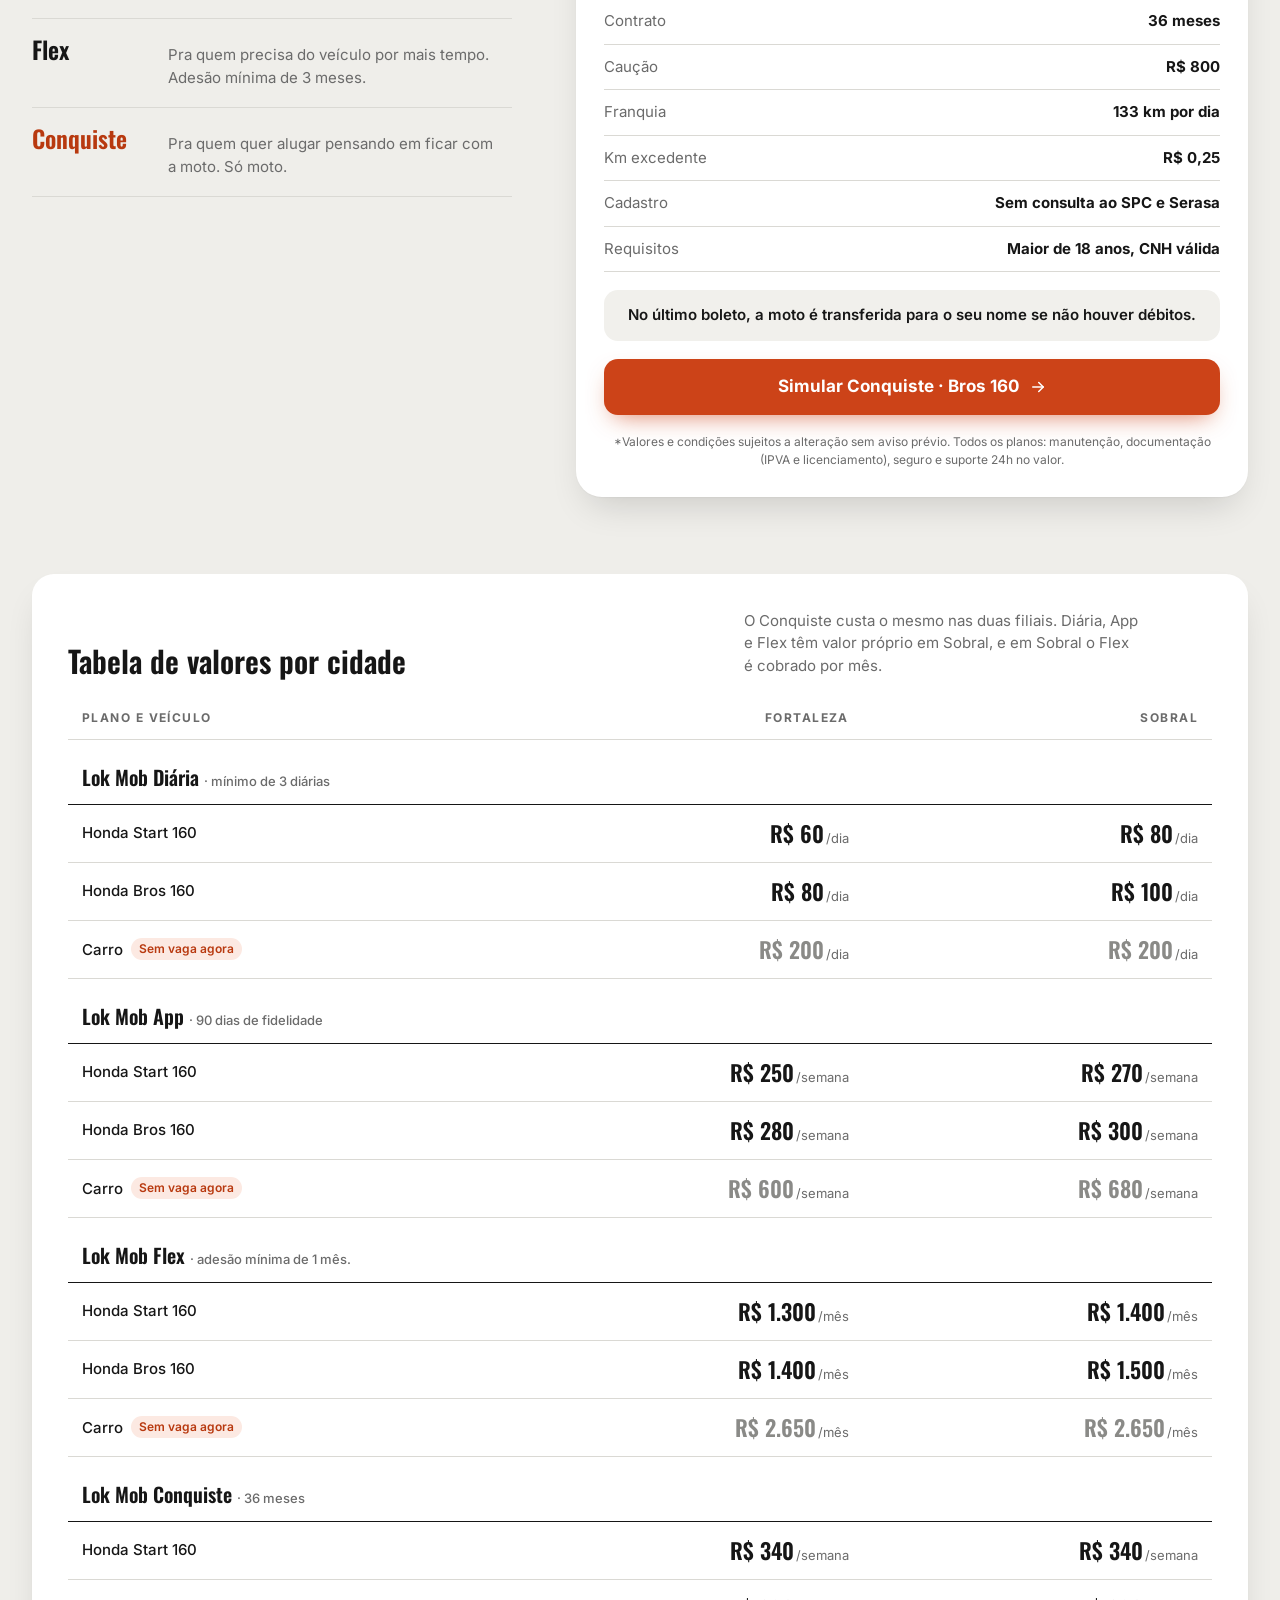
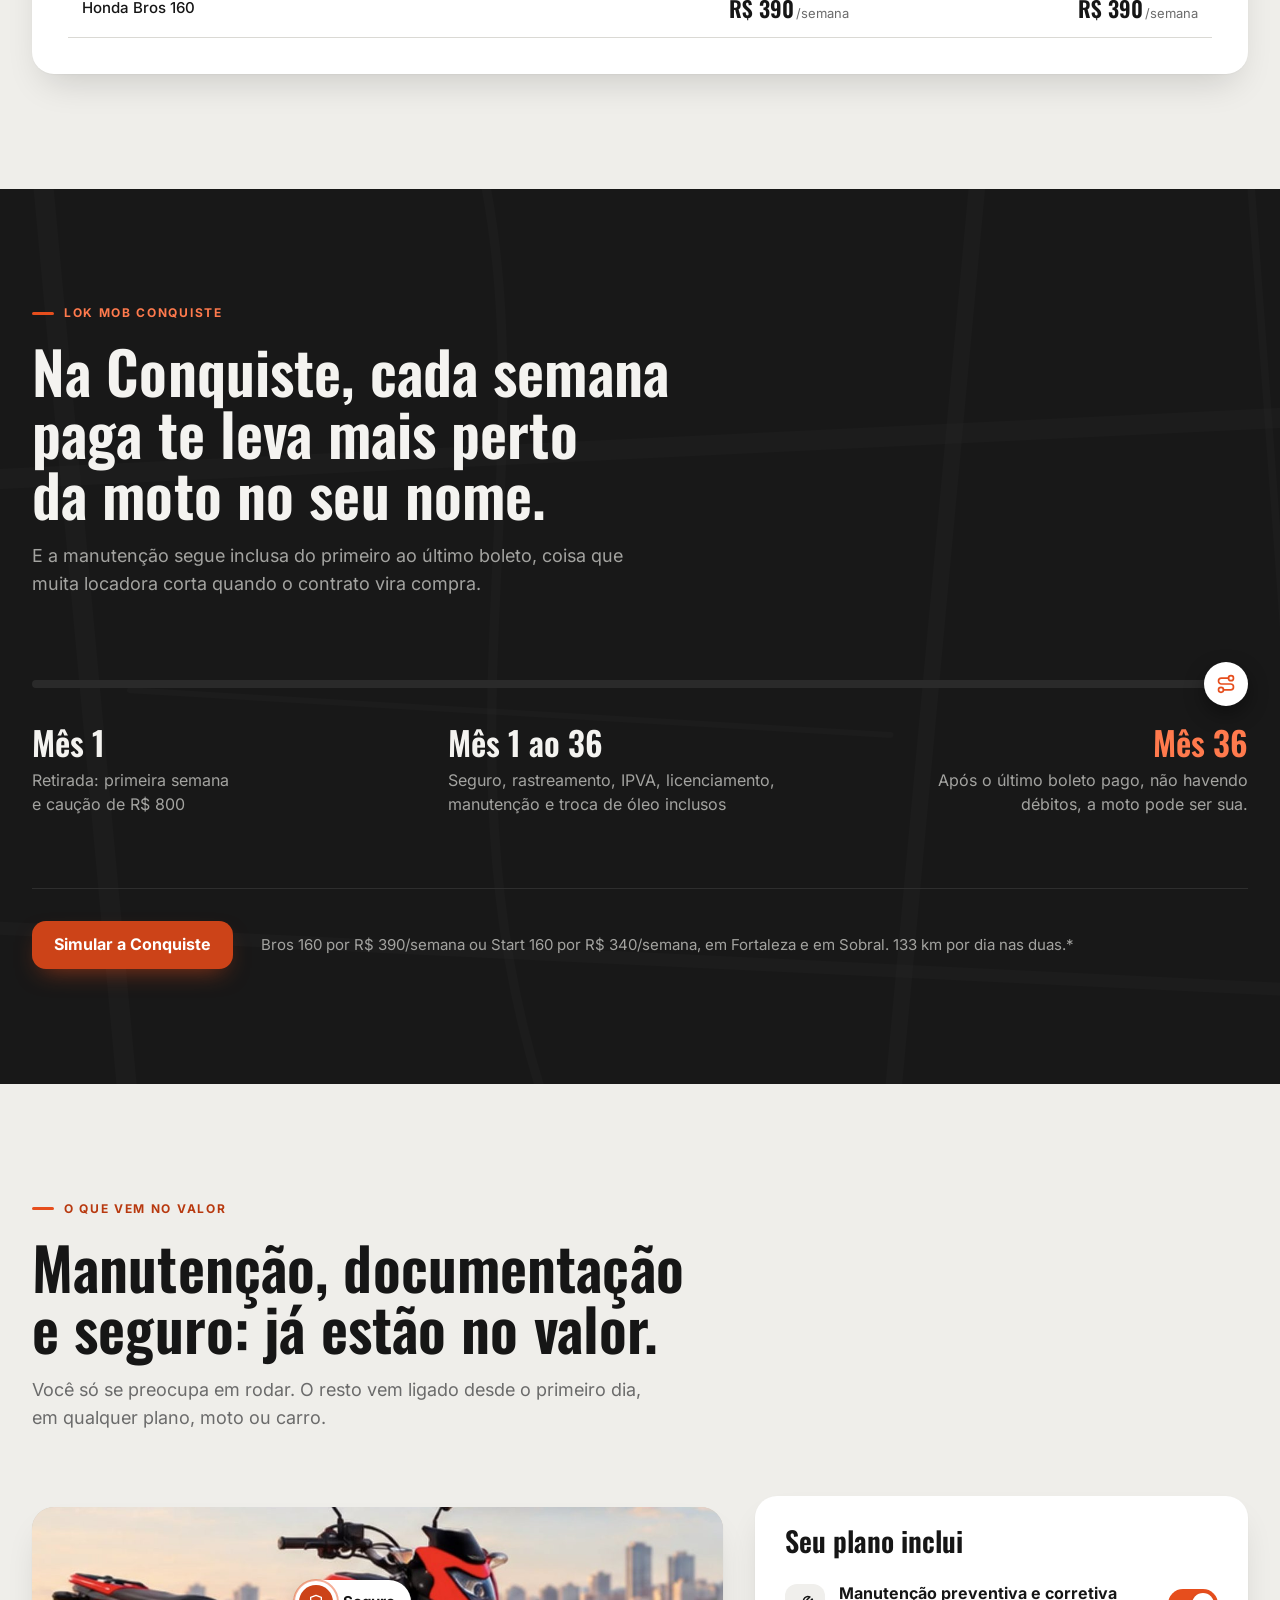
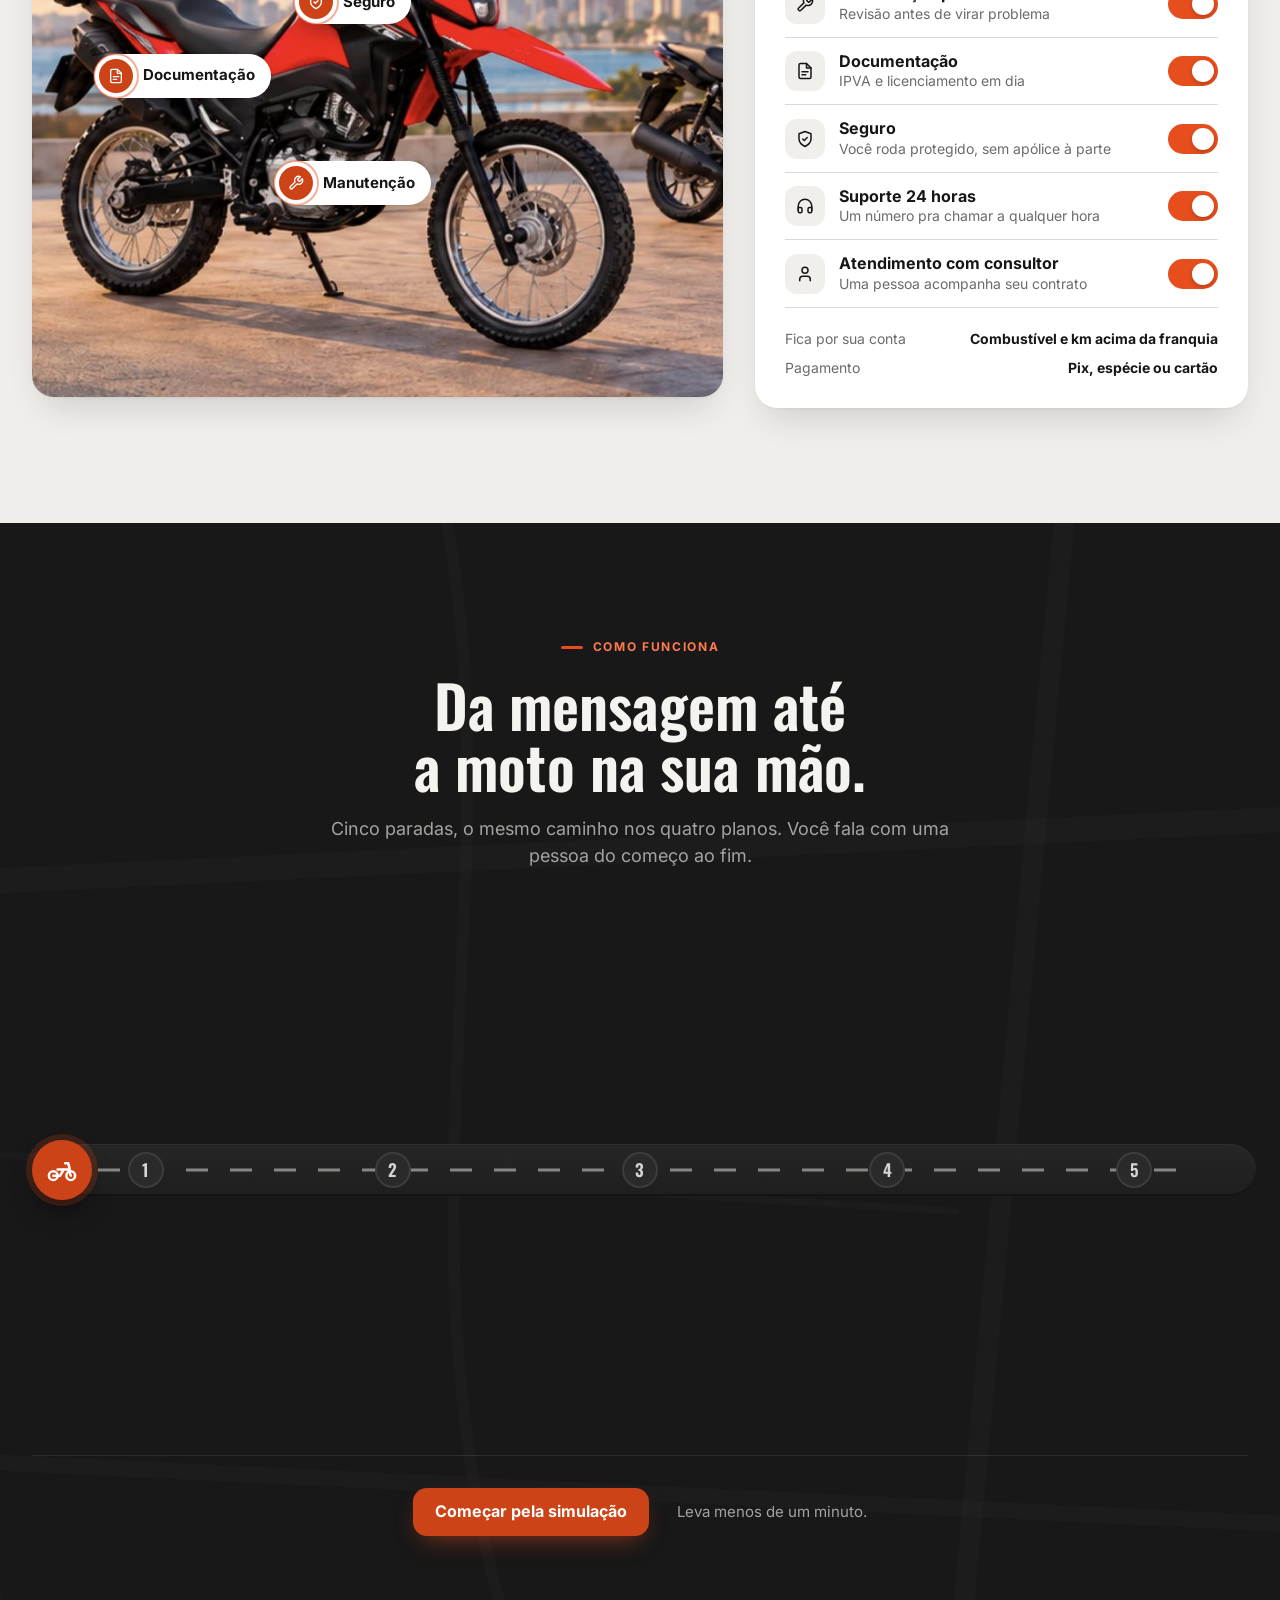
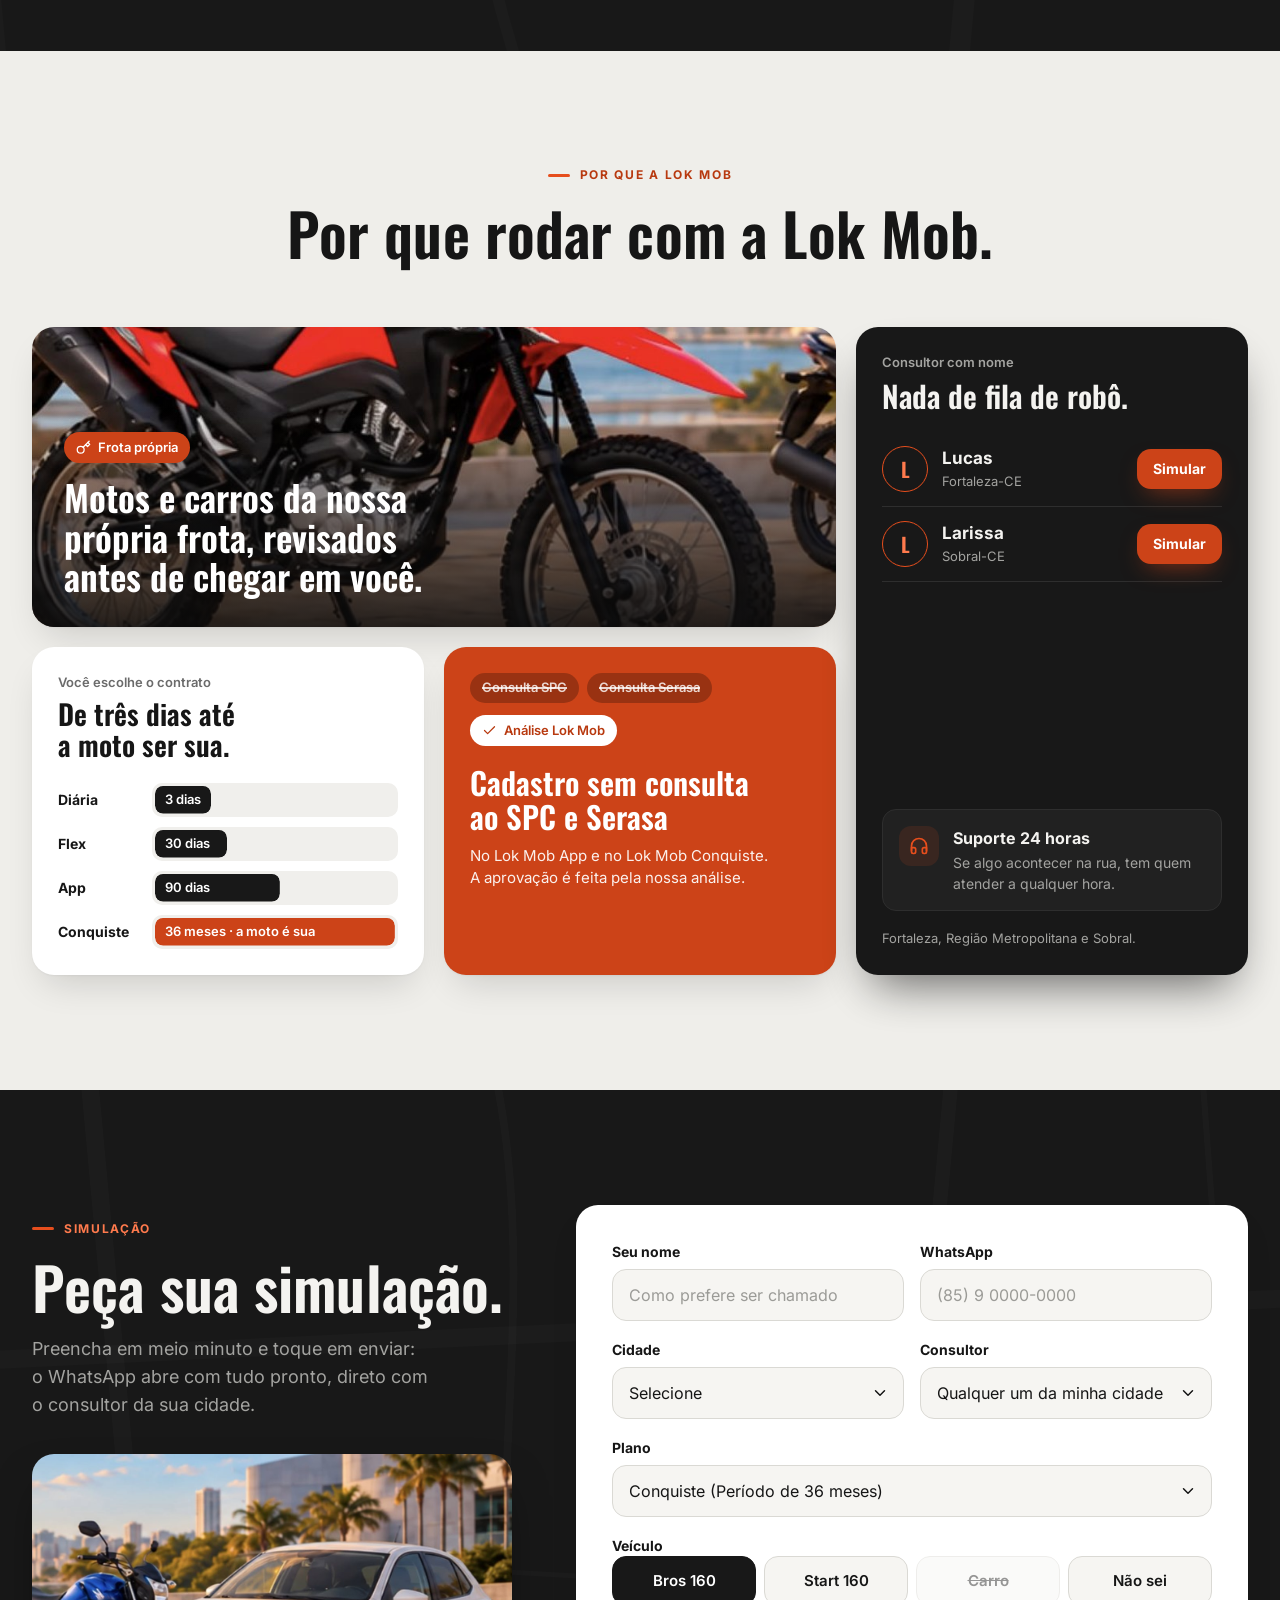
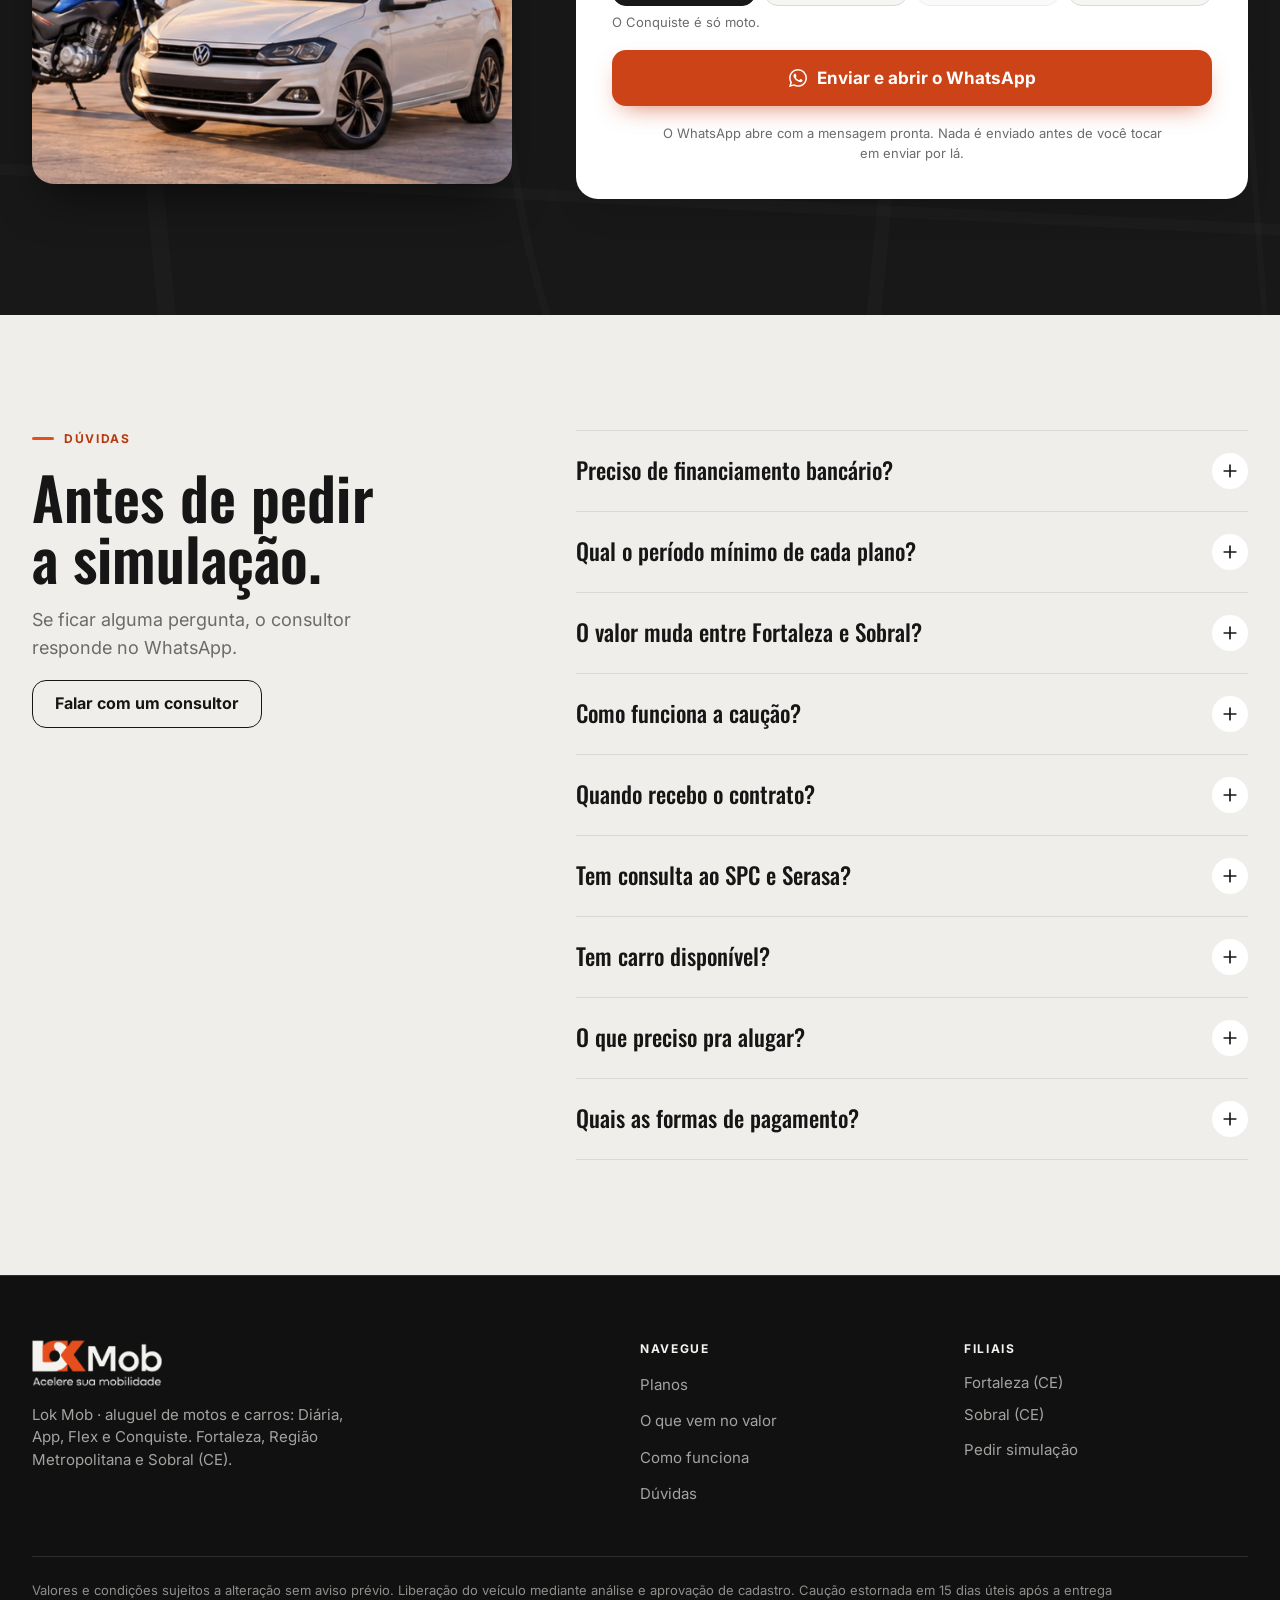
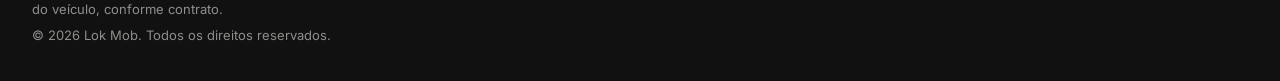
==== commit 581765b4: "Swap 'App' and 'Flex' list items in index.html" ====
--- a/site/index.html
+++ b/site/index.html
@@ -414,8 +414,8 @@
             <h3>De três dias até a moto ser sua.</h3>
             <ul class="lm-bars" role="list">
               <li><b>Diária</b><span class="lm-bars__track"><span class="lm-bars__bar" style="--w:16%" data-bar>3 dias</span></span></li>
-              <li><b>App</b><span class="lm-bars__track"><span class="lm-bars__bar" style="--w:30%" data-bar>90 dias</span></span></li>
-              <li><b>Flex</b><span class="lm-bars__track"><span class="lm-bars__bar" style="--w:52%" data-bar>30 dias</span></span></li>
+              <li><b>Flex</b><span class="lm-bars__track"><span class="lm-bars__bar" style="--w:30%" data-bar>30 dias</span></span></li>
+              <li><b>App</b><span class="lm-bars__track"><span class="lm-bars__bar" style="--w:52%" data-bar>90 dias</span></span></li>
               <li><b>Conquiste</b><span class="lm-bars__track"><span class="lm-bars__bar lm-bars__bar--goal" style="--w:100%" data-bar>36 meses · a moto é sua</span></span></li>
             </ul>
           </article>
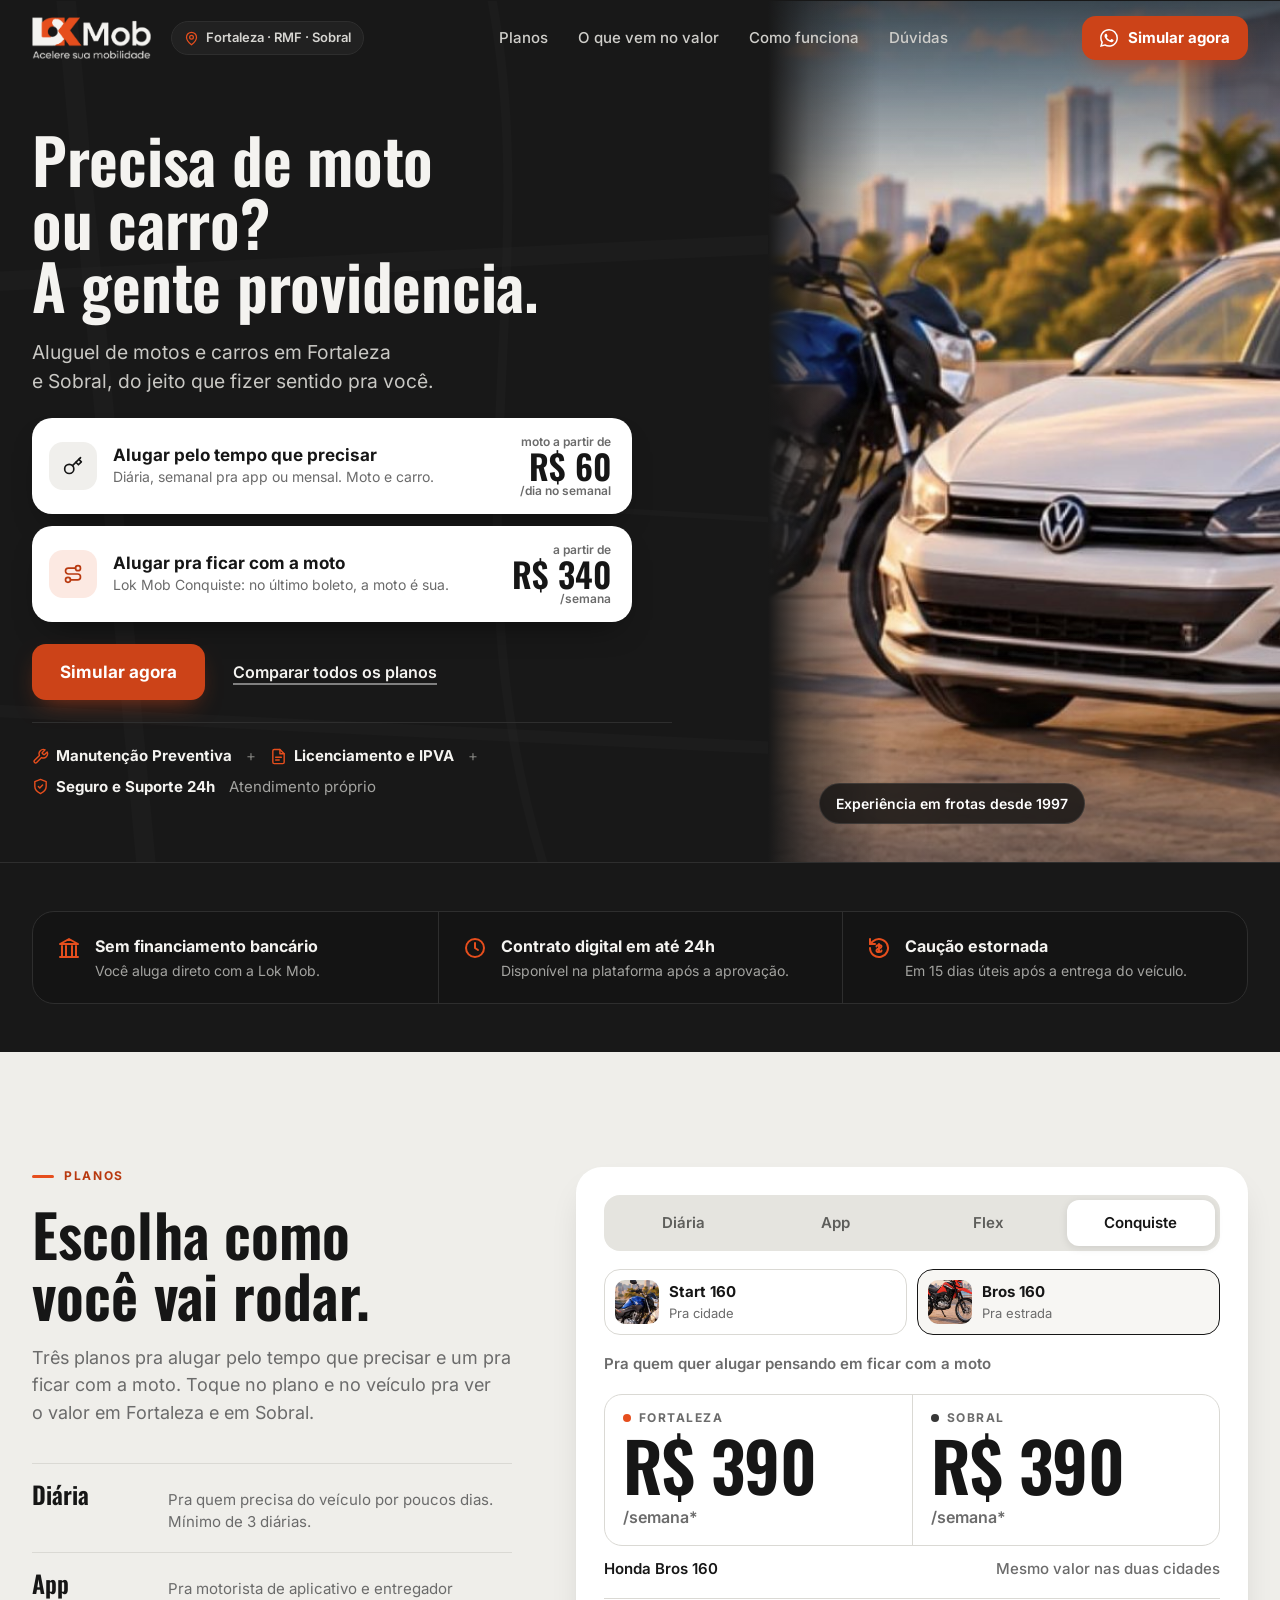
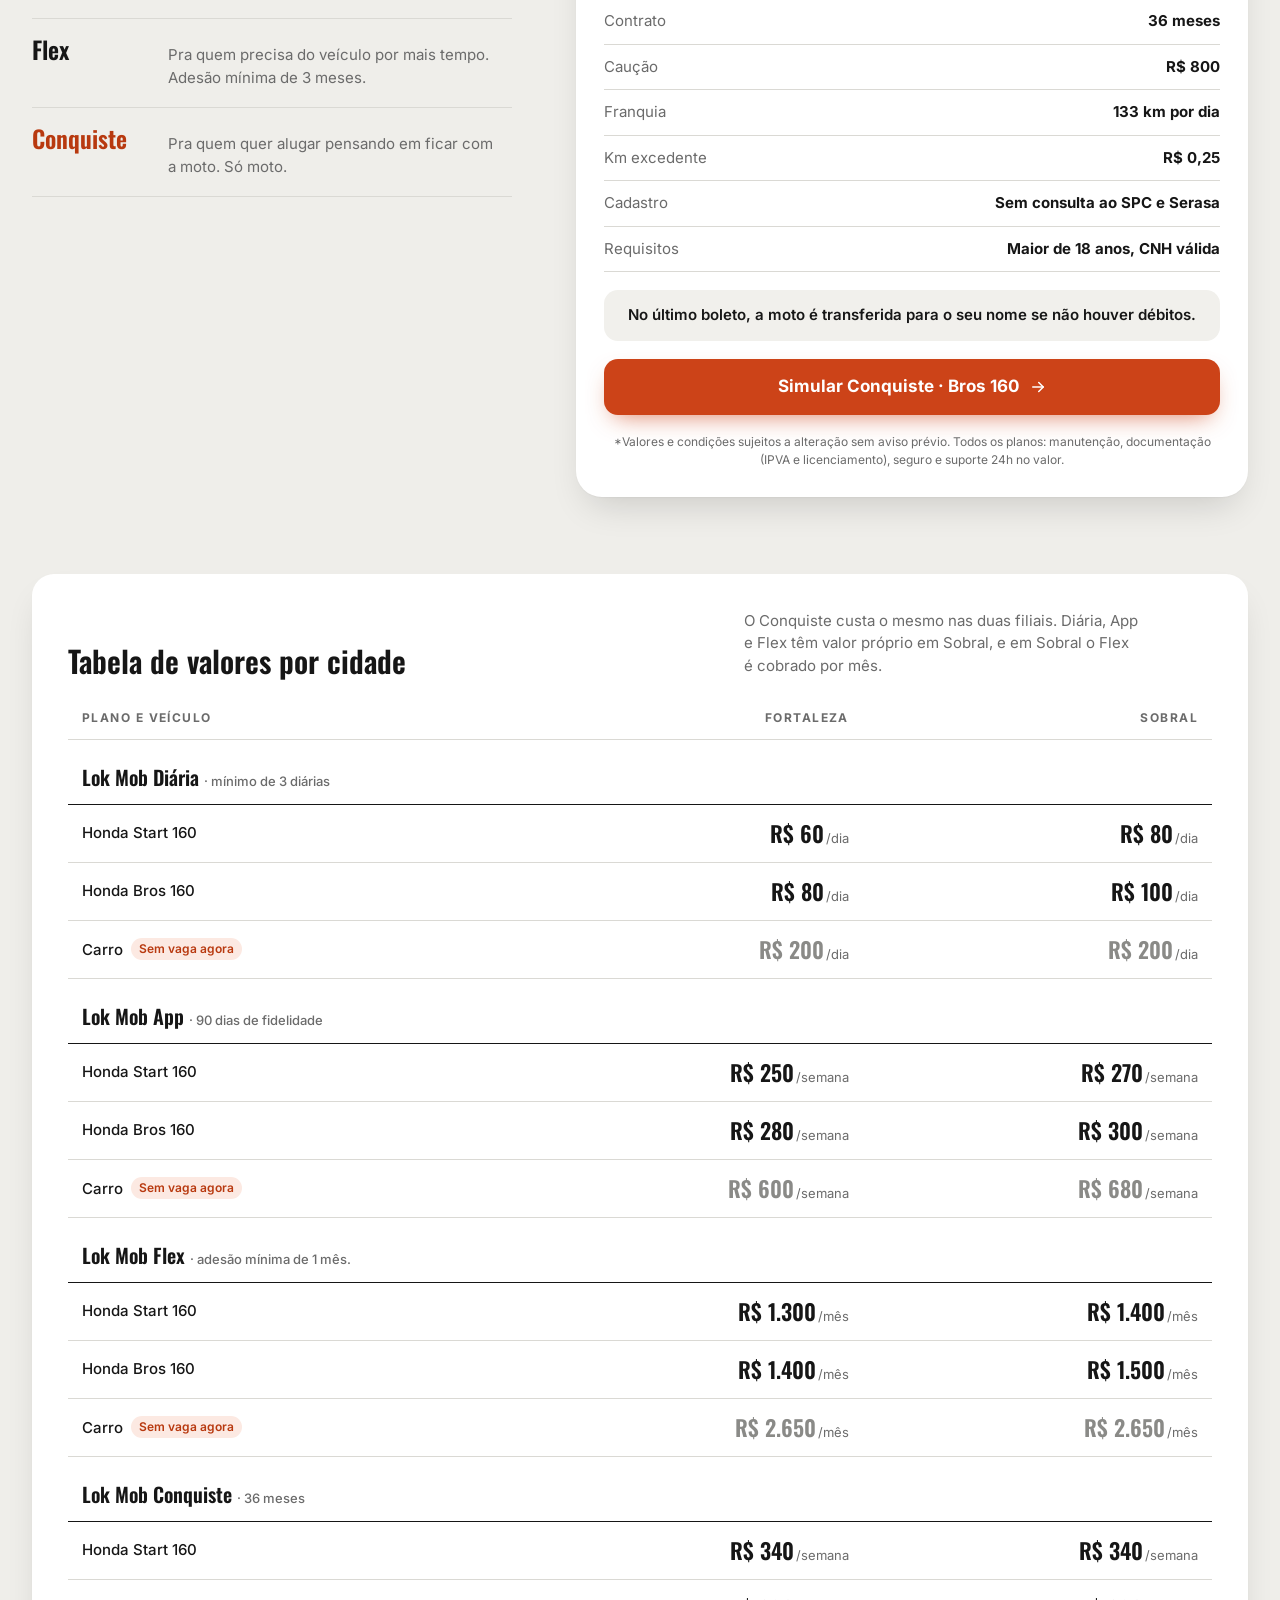
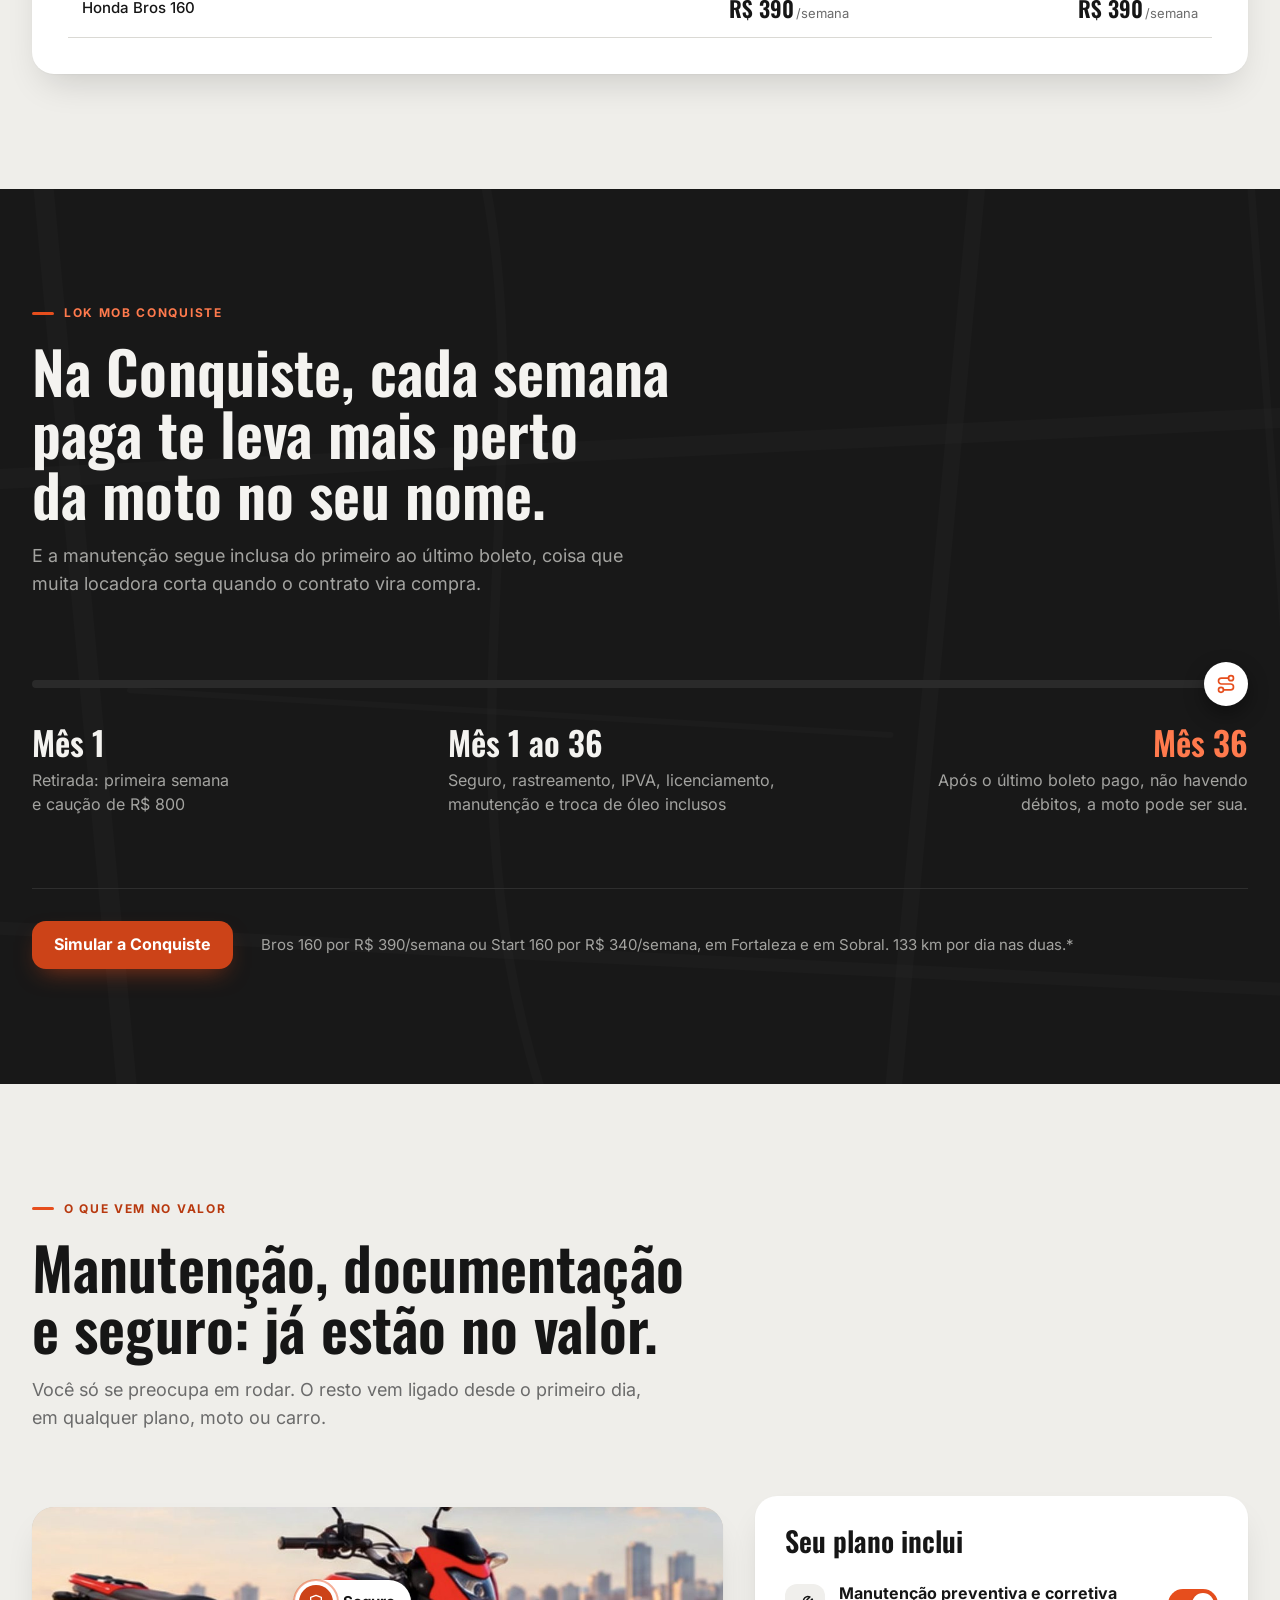
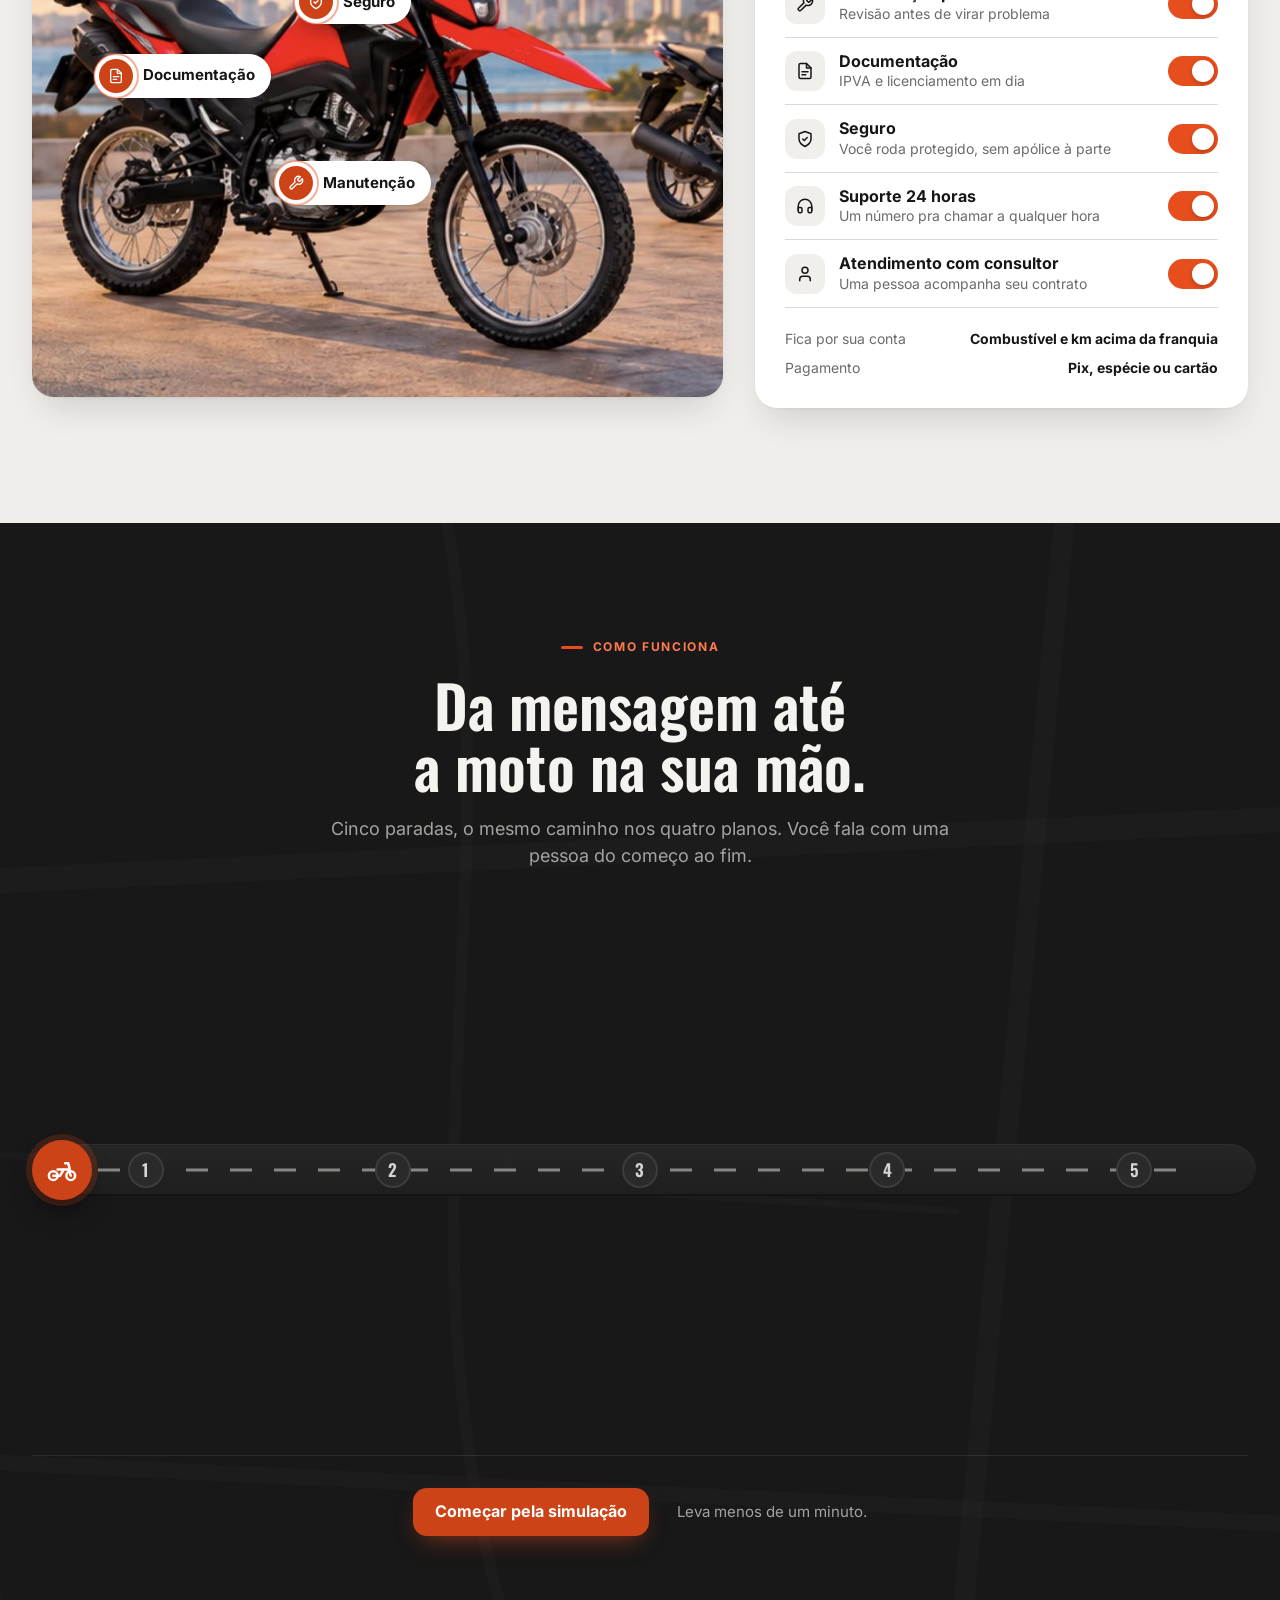
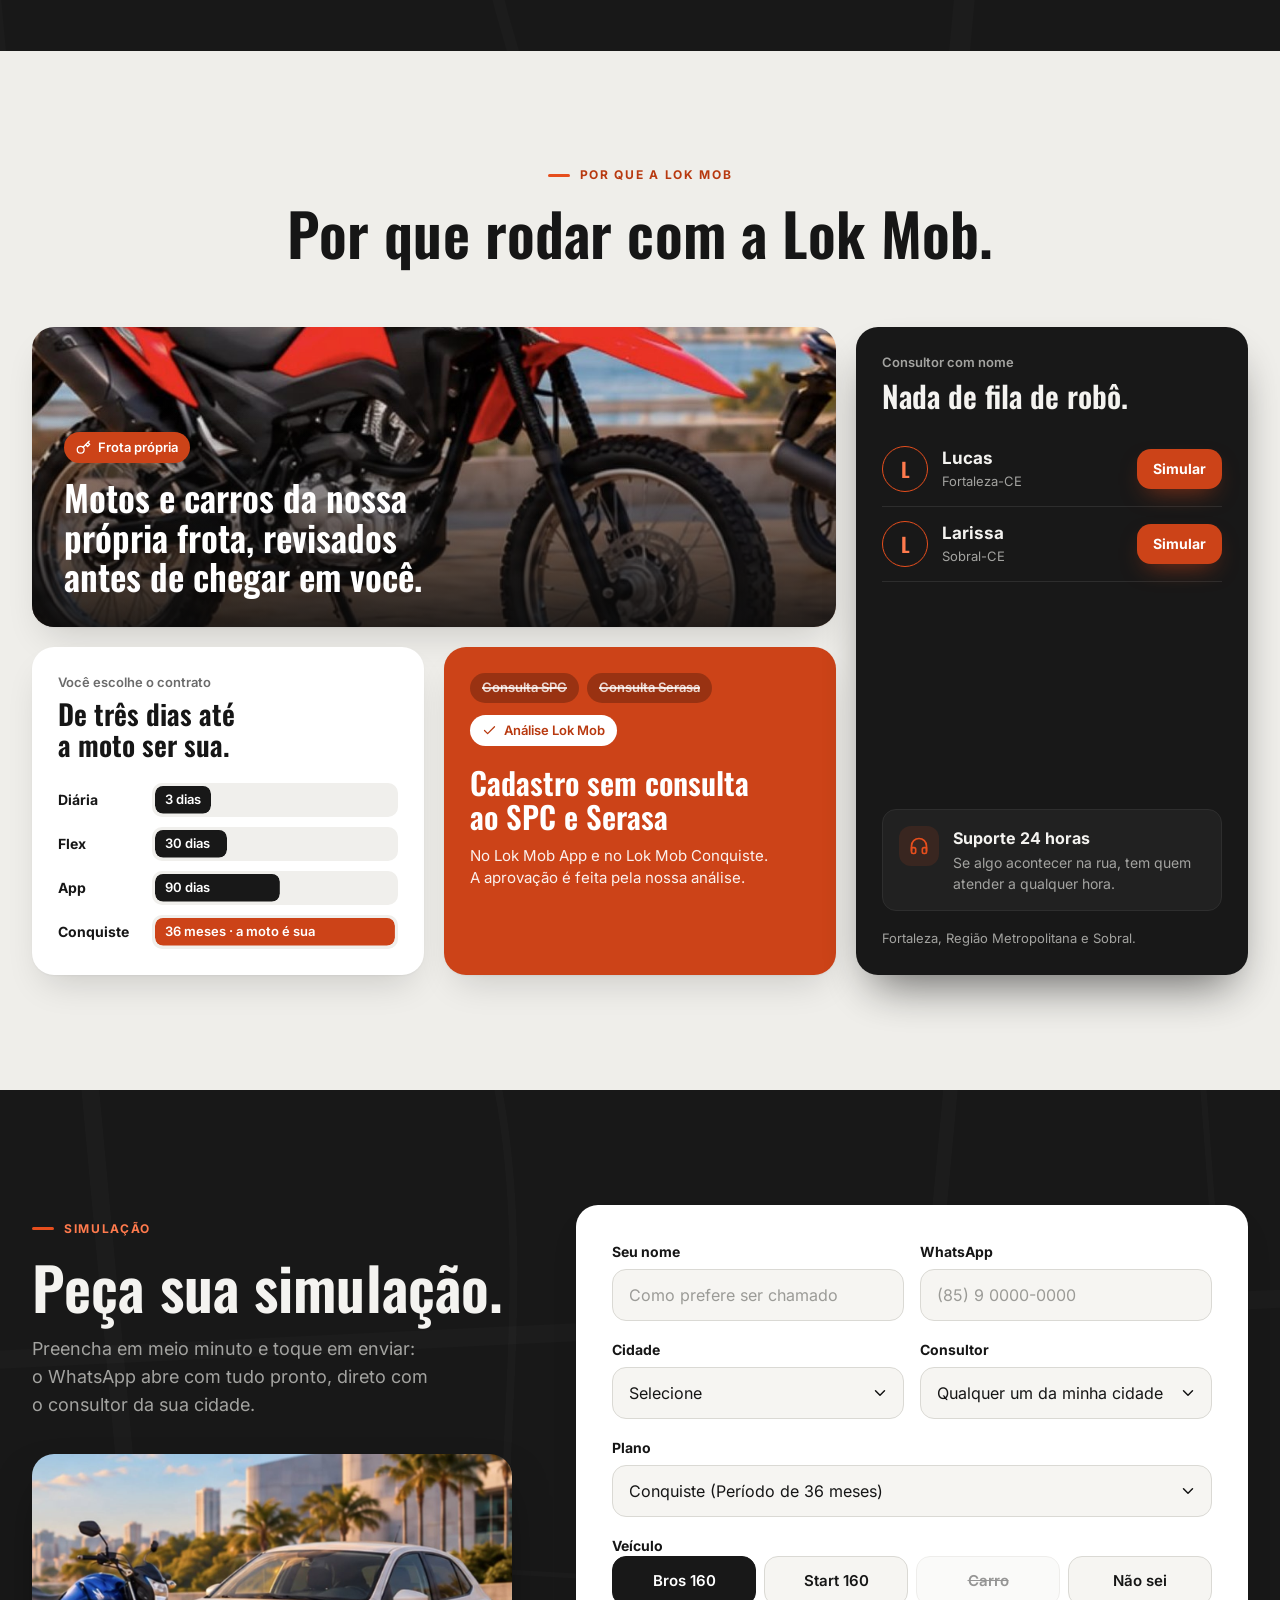
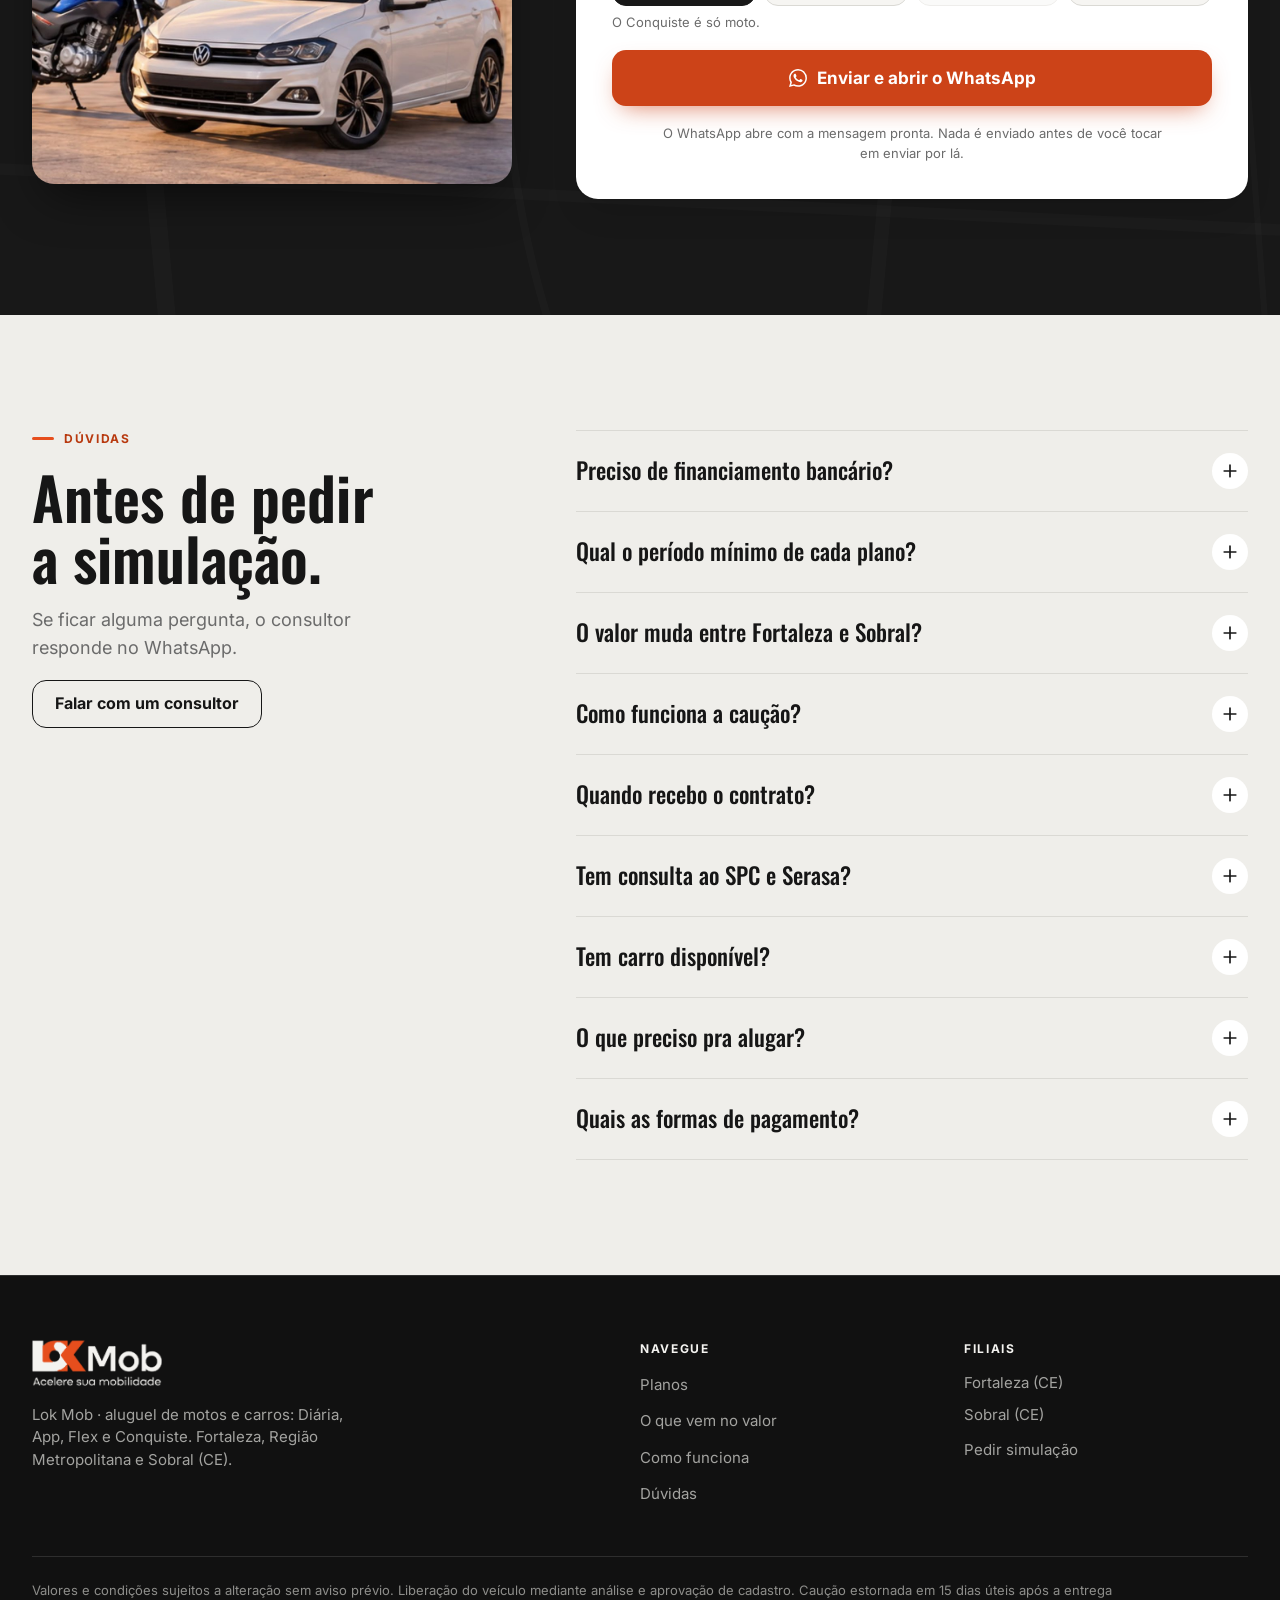
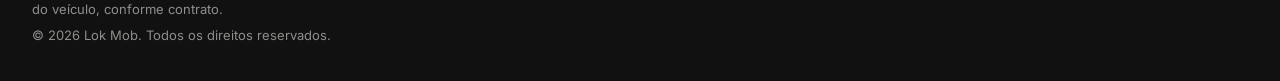
==== commit 9f6d6b7f: "Integrate Google Tag Manager into index.html Added Google Tag Manager script for tracking." ====
--- a/site/index.html
+++ b/site/index.html
@@ -1,6 +1,13 @@
 <!DOCTYPE html>
 <html lang="pt-BR">
 <head>
+  <!-- Google Tag Manager -->
+<script>(function(w,d,s,l,i){w[l]=w[l]||[];w[l].push({'gtm.start':
+new Date().getTime(),event:'gtm.js'});var f=d.getElementsByTagName(s)[0],
+j=d.createElement(s),dl=l!='dataLayer'?'&l='+l:'';j.async=true;j.src=
+'https://www.googletagmanager.com/gtm.js?id='+i+dl;f.parentNode.insertBefore(j,f);
+})(window,document,'script','dataLayer','GTM-PS3QLZ72');</script>
+<!-- End Google Tag Manager -->
   <meta charset="UTF-8">
   <meta name="viewport" content="width=device-width, initial-scale=1, viewport-fit=cover">
   <title>Lok Mob · Aluguel de motos e carros em Fortaleza e Sobral</title>
@@ -33,6 +40,14 @@
 </head>
 <body>
 
+  <!-- Google Tag Manager -->
+<script>(function(w,d,s,l,i){w[l]=w[l]||[];w[l].push({'gtm.start':
+new Date().getTime(),event:'gtm.js'});var f=d.getElementsByTagName(s)[0],
+j=d.createElement(s),dl=l!='dataLayer'?'&l='+l:'';j.async=true;j.src=
+'https://www.googletagmanager.com/gtm.js?id='+i+dl;f.parentNode.insertBefore(j,f);
+})(window,document,'script','dataLayer','GTM-PS3QLZ72');</script>
+<!-- End Google Tag Manager -->
+  
   <!-- Sprite de ícones (traço 2px, cantos arredondados) -->
   <svg class="lm-sprite" aria-hidden="true" focusable="false">
     <symbol id="i-pin" viewBox="0 0 24 24"><path d="M20 10c0 6-8 12-8 12s-8-6-8-12a8 8 0 0 1 16 0Z"/><circle cx="12" cy="10" r="3"/></symbol>
